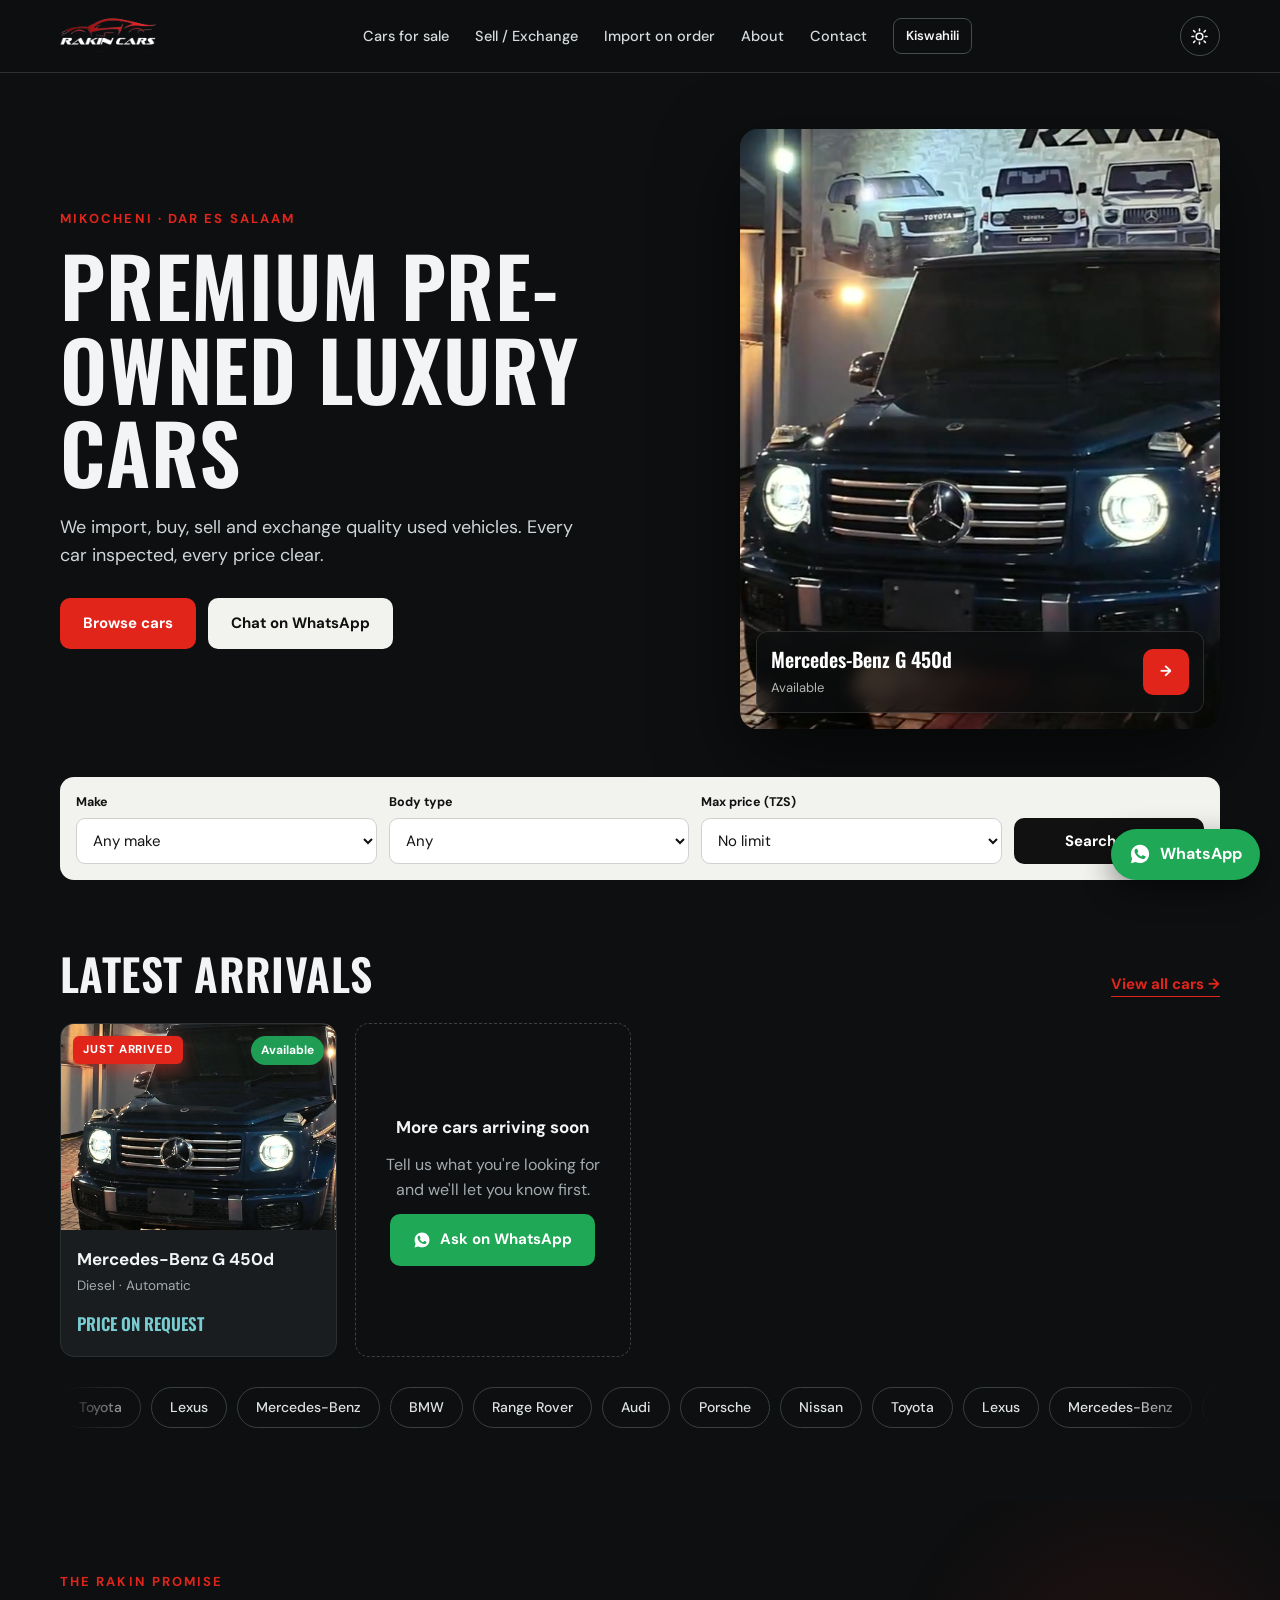
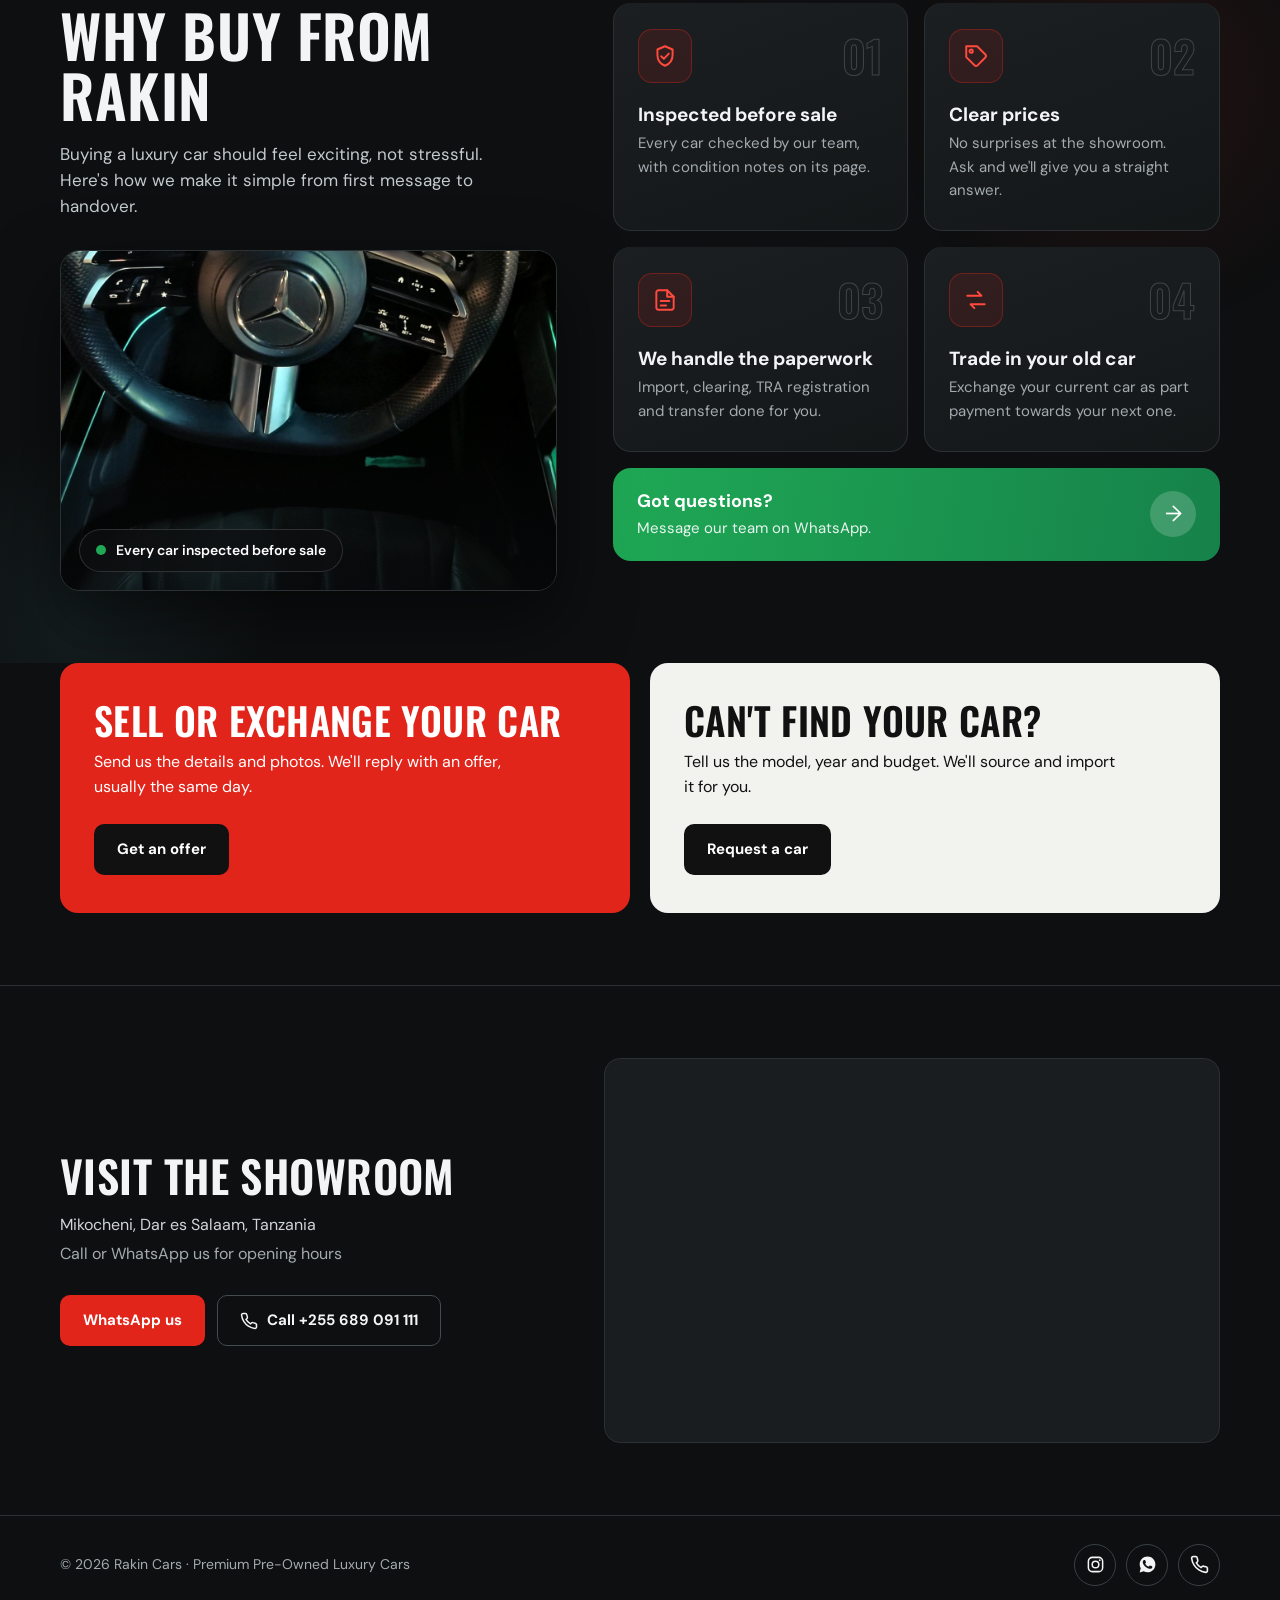
==== index.html @ ad385fee "Add files via upload" ====
<!doctype html>
<html lang="en">
<head>
  <meta charset="utf-8">
  <meta name="viewport" content="width=device-width, initial-scale=1">
  <title>Rakin Cars · Premium Pre-Owned Luxury Cars in Dar es Salaam</title>
  <meta name="description" content="Rakin Cars, Mikocheni, Dar es Salaam. We import, buy, sell and exchange quality used luxury vehicles. Every car inspected, every price clear.">
  <meta property="og:title" content="Rakin Cars · Premium Pre-Owned Luxury Cars">
  <meta property="og:description" content="Mikocheni, Dar es Salaam. Import, buy, sell and exchange quality used vehicles.">
  <meta property="og:image" content="assets/img/og-image.jpg">
  <meta property="og:type" content="website">
  <meta name="theme-color" content="#0d0f10">
  <link rel="icon" type="image/png" href="assets/img/favicon.png">
  <link rel="apple-touch-icon" href="assets/img/apple-touch-icon.png">
  <link rel="preconnect" href="https://fonts.googleapis.com">
  <link rel="preconnect" href="https://fonts.gstatic.com" crossorigin>
  <link href="https://fonts.googleapis.com/css2?family=DM+Sans:opsz,wght@9..40,400;9..40,500;9..40,700&family=Oswald:wght@500;600&display=swap" rel="stylesheet">
  <script>try{var t=localStorage.getItem("rc_theme");if(t==="light")document.documentElement.setAttribute("data-theme","light");}catch(e){}</script>
  <link rel="stylesheet" href="assets/css/style.css">
</head>
<body data-page="home">
  <header id="site-header"></header>

  <main>
    <!-- HERO -->
    <section class="hero">
      <div class="wrap">
        <div class="hero-grid">
          <div>
            <div class="kicker hero-in" style="--hd:0ms" data-t="hero_kicker">Mikocheni · Dar es Salaam</div>
            <h1 class="hero-in" style="--hd:120ms" data-t="hero_title">Premium pre-owned luxury cars</h1>
            <p class="lead hero-in" style="--hd:260ms" data-t="hero_lead">We import, buy, sell and exchange quality used vehicles. Every car inspected, every price clear.</p>
            <div class="hero-ctas hero-in" style="--hd:380ms">
              <a class="btn btn-red" href="cars.html" data-t="browse">Browse cars</a>
              <a class="btn btn-light" id="cta-wa" href="#" target="_blank" rel="noopener" data-t="chat_wa">Chat on WhatsApp</a>
            </div>
          </div>
          <div class="hero-media hero-in" style="--hd:200ms">
            <video autoplay muted loop playsinline preload="metadata" poster="assets/video/hero-g450d.jpg" aria-label="Mercedes-Benz G 450d at the Rakin Cars showroom">
              <source src="assets/video/hero-g450d.mp4" type="video/mp4">
            </video>
            <div class="tag" id="hero-tag"></div>
          </div>
        </div>

        <form class="search hero-in" style="--hd:520ms" id="search-form" action="cars.html" method="get">
          <div><label for="f-make" data-t="f_make">Make</label><select id="f-make" name="make"></select></div>
          <div><label for="f-body" data-t="f_body">Body type</label><select id="f-body" name="body"></select></div>
          <div class="field-price"><label for="f-max" data-t="f_price">Max price (TZS)</label><select id="f-max" name="max"></select></div>
          <button class="btn btn-dark" type="submit" data-t="search">Search cars</button>
        </form>
      </div>
    </section>

    <!-- LATEST ARRIVALS -->
    <section>
      <div class="wrap">
        <div class="sec-head">
          <h2 data-t="latest">Latest arrivals</h2>
          <a class="link-red" href="cars.html" data-t="view_all">View all cars →</a>
        </div>
        <div class="cards" id="latest"></div>
        <div class="chips" id="chips"></div>
      </div>
    </section>

    <!-- WHY -->
    <section id="why" class="why">
      <div class="wrap why-layout">
        <div class="why-intro">
          <div class="kicker" data-t="why_kicker">The Rakin promise</div>
          <h2 data-t="why_title">Why buy from Rakin</h2>
          <p class="why-lead" data-t="why_lead"></p>
          <figure class="why-photo">
            <img src="assets/img/cars/g450d/cockpit.jpg" alt="Inside a car at Rakin Cars" loading="lazy">
            <figcaption class="why-float"><span class="why-dot"></span><span data-t="why_float">Every car inspected before sale</span></figcaption>
          </figure>
        </div>
        <div class="why-cards">
          <article class="why-item why-card">
            <div class="why-top"><span class="why-icon"><svg viewBox="0 0 24 24" fill="none" stroke="currentColor" stroke-width="1.8" stroke-linecap="round" stroke-linejoin="round"><path d="M12 3l7 3v5c0 4.6-3 8.4-7 10-4-1.6-7-5.4-7-10V6l7-3z"/><path d="M8.5 12.2l2.4 2.4 4.6-4.8"/></svg></span><span class="why-num">01</span></div>
            <h3 data-t="why1_t"></h3>
            <p data-t="why1_p"></p>
            <span class="why-bar"></span>
          </article>
          <article class="why-item why-card">
            <div class="why-top"><span class="why-icon"><svg viewBox="0 0 24 24" fill="none" stroke="currentColor" stroke-width="1.8" stroke-linecap="round" stroke-linejoin="round"><path d="M20.6 13.4l-7.2 7.2a2 2 0 0 1-2.8 0L3 13V3h10l7.6 7.6a2 2 0 0 1 0 2.8z"/><circle cx="7.5" cy="7.5" r="1.5"/></svg></span><span class="why-num">02</span></div>
            <h3 data-t="why2_t"></h3>
            <p data-t="why2_p"></p>
            <span class="why-bar"></span>
          </article>
          <article class="why-item why-card">
            <div class="why-top"><span class="why-icon"><svg viewBox="0 0 24 24" fill="none" stroke="currentColor" stroke-width="1.8" stroke-linecap="round" stroke-linejoin="round"><path d="M14 3H6a2 2 0 0 0-2 2v14a2 2 0 0 0 2 2h12a2 2 0 0 0 2-2V9l-6-6z"/><path d="M14 3v6h6M8 13h8M8 17h5"/></svg></span><span class="why-num">03</span></div>
            <h3 data-t="why3_t"></h3>
            <p data-t="why3_p"></p>
            <span class="why-bar"></span>
          </article>
          <article class="why-item why-card">
            <div class="why-top"><span class="why-icon"><svg viewBox="0 0 24 24" fill="none" stroke="currentColor" stroke-width="1.8" stroke-linecap="round" stroke-linejoin="round"><path d="M4 8h13l-3.5-3.5M20 16H7l3.5 3.5"/></svg></span><span class="why-num">04</span></div>
            <h3 data-t="why4_t"></h3>
            <p data-t="why4_p"></p>
            <span class="why-bar"></span>
          </article>
          <a class="why-cta" id="why-cta" href="#" target="_blank" rel="noopener">
            <span><strong data-t="why_cta_t">Got questions?</strong><span data-t="why_cta_p">Message our team on WhatsApp.</span></span>
            <span class="why-cta-arrow" aria-hidden="true">→</span>
          </a>
        </div>
      </div>
    </section>

    <!-- SELL / IMPORT -->
    <section style="padding-top:0">
      <div class="wrap promo-grid">
        <div class="promo promo-red" id="sell">
          <h2 data-t="sell_t">Sell or exchange your car</h2>
          <p data-t="sell_p"></p>
          <a class="btn btn-dark" id="sell-btn" href="#" target="_blank" rel="noopener" data-t="sell_btn">Get an offer</a>
        </div>
        <div class="promo promo-light" id="import">
          <h2 data-t="imp_t">Can't find your car?</h2>
          <p data-t="imp_p"></p>
          <a class="btn btn-dark" id="import-btn" href="#" target="_blank" rel="noopener" data-t="imp_btn">Request a car</a>
        </div>
      </div>
    </section>

    <!-- REVIEWS: appears automatically once real reviews are added in assets/js/cars-data.js -->
    <section id="reviews" hidden>
      <div class="wrap">
        <div class="sec-head"><h2 data-t="reviews_t">Happy customers</h2></div>
        <div class="cards" id="review-grid" style="grid-template-columns:repeat(auto-fit,minmax(260px,1fr))"></div>
      </div>
    </section>

    <!-- SHOWROOM -->
    <section class="showroom" id="visit">
      <div class="wrap showroom-grid">
        <div>
          <h2 data-t="visit_t">Visit the showroom</h2>
          <p>Mikocheni, Dar es Salaam, Tanzania</p>
          <p id="hours" style="color:var(--muted);margin-top:4px"></p>
          <div class="hero-ctas">
            <a class="btn btn-red" id="visit-wa" href="#" target="_blank" rel="noopener" data-t="wa_us">WhatsApp us</a>
            <a class="btn btn-ghost" id="visit-call" href="tel:+255689091111"><svg class="ico" viewBox="0 0 24 24" fill="none" stroke="currentColor" stroke-width="2" aria-hidden="true"><path d="M22 16.9v3a2 2 0 0 1-2.2 2 19.8 19.8 0 0 1-8.6-3.1 19.5 19.5 0 0 1-6-6A19.8 19.8 0 0 1 2.1 4.2 2 2 0 0 1 4.1 2h3a2 2 0 0 1 2 1.7c.1 1 .4 1.9.7 2.8a2 2 0 0 1-.5 2.1L8 9.9a16 16 0 0 0 6 6l1.3-1.3a2 2 0 0 1 2.1-.4c.9.3 1.8.6 2.8.7a2 2 0 0 1 1.7 2z"/></svg> Call +255 689 091 111</a>
          </div>
        </div>
        <div class="map">
          <!-- To show the exact pin: Google Maps → search Rakin Cars → Share → Embed a map → paste its src here -->
          <iframe title="Rakin Cars on the map" loading="lazy" referrerpolicy="no-referrer-when-downgrade"
            src="https://www.google.com/maps?q=Mikocheni,+Dar+es+Salaam,+Tanzania&output=embed"></iframe>
        </div>
      </div>
    </section>
  </main>

  <footer id="site-footer"></footer>

  <script src="assets/js/cars-data.js"></script>
  <script src="assets/js/app.js"></script>
</body>
</html>
---- assets/css/style.css ----
/* Rakin Cars — site styles */
:root {
  --bg: #0d0f10;
  --bg-2: #141718;
  --card: #1a1d1f;
  --card-2: #222628;
  --line: #2b3033;
  --text: #f2f4f5;
  --muted: #a3abaf;
  --red: #e1251b;
  --red-dark: #b81c14;
  --teal: #78cdd2;
  --green: #1f9d55;
  --amber: #c96a12;
  --blue: #2563eb;
  --radius: 14px;
  --wrap: 1200px;
  --head: "Oswald", "Arial Narrow", sans-serif;
  --body: "DM Sans", system-ui, -apple-system, "Segoe UI", sans-serif;
}

* { box-sizing: border-box; margin: 0; padding: 0; }
html { scroll-behavior: smooth; }
body {
  background: var(--bg);
  color: var(--text);
  font-family: var(--body);
  font-size: 16px;
  line-height: 1.55;
  -webkit-font-smoothing: antialiased;
}
img, video { display: block; max-width: 100%; }
a { color: inherit; text-decoration: none; }
button { font: inherit; cursor: pointer; }
.wrap { width: 100%; max-width: var(--wrap); margin: 0 auto; padding: 0 20px; }

h1, h2, h3, .head {
  font-family: var(--head);
  font-weight: 600;
  text-transform: uppercase;
  letter-spacing: .01em;
  line-height: 1.02;
}
.kicker {
  font-size: 13px;
  font-weight: 700;
  letter-spacing: .16em;
  text-transform: uppercase;
  color: var(--red);
}

/* ---------- buttons ---------- */
.btn {
  display: inline-flex; align-items: center; justify-content: center; gap: 9px;
  padding: 13px 22px;
  border-radius: 10px;
  font-weight: 700; font-size: 15px;
  border: 1px solid transparent;
  transition: transform .15s ease, background .15s ease, border-color .15s ease;
  white-space: nowrap;
}
.btn:hover { transform: translateY(-1px); }
.btn-red { background: var(--red); color: #fff; }
.btn-red:hover { background: var(--red-dark); }
.btn-light { background: #f2f2ef; color: #111; }
.btn-dark { background: #111; color: #fff; }
.btn-ghost { background: transparent; color: var(--text); border-color: #454c50; }
.btn-ghost:hover { border-color: var(--text); }
.btn-wa { background: #1fa855; color: #fff; }
.btn-wa:hover { background: #178a45; }
.btn-block { width: 100%; }
.ico { width: 18px; height: 18px; flex: none; }

/* ---------- header ---------- */
.site-header {
  position: sticky; top: 0; z-index: 50;
  background: rgba(13, 15, 16, .88);
  backdrop-filter: blur(12px);
  -webkit-backdrop-filter: blur(12px);
  border-bottom: 1px solid var(--line);
}
.nav { display: flex; align-items: center; justify-content: space-between; height: 72px; gap: 20px; }
.nav-logo img { height: 40px; width: auto; }
.nav-links { display: flex; align-items: center; gap: 26px; font-size: 14.5px; font-weight: 500; }
.nav-links a { color: #d6dbdd; }
.nav-links a:hover { color: #fff; }
.lang-btn {
  background: transparent; color: var(--text);
  border: 1px solid #454c50; border-radius: 8px;
  padding: 7px 12px; font-size: 13px; font-weight: 600;
}
.lang-btn:hover { border-color: var(--text); }
.menu-btn { display: none; background: none; border: 0; color: var(--text); padding: 6px; }
.menu-btn svg { width: 28px; height: 28px; }

/* ---------- hero ---------- */
.hero { padding: 56px 0 0; position: relative; }
.hero-grid { display: grid; grid-template-columns: 1.1fr .9fr; gap: 48px; align-items: center; }
.hero h1 { font-size: clamp(44px, 6.4vw, 82px); margin: 14px 0 20px; }
.hero p.lead { color: #cfd5d8; font-size: 18px; max-width: 520px; }
.hero-ctas { display: flex; gap: 12px; margin-top: 28px; flex-wrap: wrap; }
.hero-media {
  position: relative; border-radius: 18px; overflow: hidden;
  aspect-ratio: 4 / 5; max-height: 600px; justify-self: end; width: 100%; max-width: 480px;
  background: var(--card);
  box-shadow: 0 30px 80px rgba(0,0,0,.55);
}
.hero-media video, .hero-media img { width: 100%; height: 100%; object-fit: cover; }
.hero-media .tag {
  position: absolute; left: 16px; bottom: 16px; right: 16px;
  display: flex; align-items: center; justify-content: space-between; gap: 10px;
  background: rgba(13,15,16,.72); backdrop-filter: blur(8px); -webkit-backdrop-filter: blur(8px);
  border: 1px solid rgba(255,255,255,.12);
  border-radius: 12px; padding: 12px 14px;
}
.hero-media .tag strong { font-family: var(--head); text-transform: uppercase; font-size: 20px; font-weight: 600; display: block; }
.hero-media .tag span { font-size: 13px; color: var(--muted); }

/* search bar */
.search {
  margin-top: 48px;
  background: #f2f2ef; color: #111;
  border-radius: 14px;
  padding: 16px;
  display: grid; grid-template-columns: repeat(3, 1fr) auto; gap: 12px; align-items: end;
  position: relative; z-index: 2;
}
.search label { display: block; font-size: 12.5px; font-weight: 700; margin-bottom: 6px; }
.search select {
  width: 100%; height: 46px; border-radius: 9px; border: 1px solid #cfd2d0;
  background: #fff; padding: 0 12px; font: inherit; font-size: 15px; color: #111;
}
.search .btn { height: 46px; min-width: 190px; }

/* ---------- sections ---------- */
section { padding: 72px 0; }
.sec-head { display: flex; align-items: end; justify-content: space-between; gap: 20px; margin-bottom: 26px; }
.sec-head h2 { font-size: clamp(30px, 4vw, 44px); }
.link-red { color: var(--red); font-weight: 700; font-size: 15px; border-bottom: 1px solid currentColor; }

/* car cards */
.cards { display: grid; grid-template-columns: repeat(4, 1fr); gap: 18px; }
.card {
  background: var(--card); border-radius: var(--radius); overflow: hidden;
  border: 1px solid var(--line);
  display: flex; flex-direction: column;
  transition: transform .2s ease, border-color .2s ease;
}
.card:hover { transform: translateY(-3px); border-color: #3c4347; }
.card-img { position: relative; aspect-ratio: 4 / 3; background: var(--card-2); overflow: hidden; }
.card-img img { width: 100%; height: 100%; object-fit: cover; transition: transform .4s ease; }
.card:hover .card-img img { transform: scale(1.04); }
.badge {
  position: absolute; top: 12px; right: 12px;
  font-size: 12px; font-weight: 700; padding: 5px 10px; border-radius: 999px; color: #fff;
}
.badge-available { background: var(--green); }
.badge-reserved { background: var(--amber); }
.badge-sold { background: #4b5155; }
.badge-arriving { background: var(--blue); }
.card-body { padding: 16px 16px 18px; display: flex; flex-direction: column; gap: 4px; flex: 1; }
.card-title { font-weight: 700; font-size: 17px; }
.card-meta { color: var(--muted); font-size: 13.5px; }
.card-price { font-family: var(--head); font-size: 22px; font-weight: 600; margin-top: auto; padding-top: 10px; text-transform: uppercase; }
.card-price.por { font-size: 17px; color: var(--teal); }
.card.is-sold .card-img img { filter: grayscale(.8) brightness(.7); }

.empty-note {
  border: 1px dashed #3a4044; border-radius: var(--radius);
  padding: 22px; color: var(--muted); text-align: center;
  display: flex; flex-direction: column; align-items: center; justify-content: center; gap: 12px;
  min-height: 100%;
}
.empty-note strong { color: var(--text); font-size: 17px; }

/* brand chips */
.chips { display: flex; flex-wrap: wrap; gap: 10px; margin-top: 30px; }
.chip {
  background: transparent; color: #dfe3e5;
  border: 1px solid #3a4044; border-radius: 999px;
  padding: 9px 18px; font-size: 14px; font-weight: 500;
}
.chip:hover, .chip.on { border-color: var(--text); color: #fff; background: #1d2123; }

/* why */
.why-grid { display: grid; grid-template-columns: repeat(4, 1fr); gap: 26px; margin-top: 26px; }
.why-item { border-top: 3px solid var(--red); padding-top: 16px; }
.why-item h3 { font-family: var(--body); text-transform: none; font-size: 17px; font-weight: 700; margin-bottom: 6px; letter-spacing: 0; }
.why-item p { color: var(--muted); font-size: 15px; }

/* promo blocks */
.promo-grid { display: grid; grid-template-columns: 1fr 1fr; gap: 20px; }
.promo { border-radius: 18px; padding: 38px 34px; }
.promo h2 { font-size: clamp(28px, 3.2vw, 38px); margin-bottom: 10px; }
.promo p { max-width: 440px; margin-bottom: 24px; }
.promo-red { background: var(--red); color: #fff; }
.promo-light { background: #f2f2ef; color: #111; }

/* showroom */
.showroom { border-top: 1px solid var(--line); }
.showroom-grid { display: grid; grid-template-columns: .9fr 1.1fr; gap: 40px; align-items: center; }
.showroom h2 { font-size: clamp(30px, 4vw, 44px); margin-bottom: 14px; }
.showroom p { color: #cfd5d8; }
.map { border-radius: 16px; overflow: hidden; aspect-ratio: 16 / 10; background: var(--card); border: 1px solid var(--line); }
.map iframe { width: 100%; height: 100%; border: 0; filter: grayscale(.25) contrast(1.05); }

/* footer */
.site-footer { border-top: 1px solid var(--line); padding: 28px 0 90px; color: var(--muted); font-size: 14px; }
.foot { display: flex; justify-content: space-between; gap: 20px; flex-wrap: wrap; }
.foot a { color: #dfe3e5; border-bottom: 1px solid #555; }

/* floating WhatsApp */
.wa-float {
  position: fixed; right: 20px; bottom: 20px; z-index: 60;
  display: inline-flex; align-items: center; gap: 9px;
  background: #1fa855; color: #fff; font-weight: 700;
  padding: 13px 18px; border-radius: 999px;
  box-shadow: 0 10px 30px rgba(0,0,0,.45);
}
.wa-float:hover { background: #178a45; }
.wa-float svg { width: 22px; height: 22px; }

/* ---------- all cars page ---------- */
.page-head { padding: 48px 0 0; }
.page-head h1 { font-size: clamp(38px, 5vw, 60px); margin-top: 10px; }
.filters { margin-top: 26px; }
.result-count { color: var(--muted); margin: 22px 0 16px; font-size: 14.5px; }

/* ---------- car detail ---------- */
.crumbs { color: var(--muted); font-size: 14px; padding-top: 26px; }
.crumbs a:hover { color: #fff; }
.back-link { display: inline-flex; gap: 6px; color: var(--muted); font-size: 14px; margin-top: 22px; }
.back-link:hover { color: #fff; }
.detail-grid { display: grid; grid-template-columns: 1.25fr .75fr; gap: 36px; margin-top: 20px; align-items: start; }
.gallery-main {
  position: relative; border-radius: 16px; overflow: hidden; background: var(--card);
  aspect-ratio: 4 / 5; max-height: 760px; margin: 0 auto;
}
.gallery-main img { width: 100%; height: 100%; object-fit: cover; }
.gallery-main .counter {
  position: absolute; left: 14px; bottom: 14px; background: rgba(0,0,0,.65);
  padding: 6px 12px; border-radius: 999px; font-size: 13px; font-weight: 600;
}
.gallery-main .status-pill { position: absolute; left: 14px; top: 14px; }
.status-pill .badge { position: static; }
.g-nav {
  position: absolute; top: 50%; transform: translateY(-50%);
  width: 46px; height: 46px; border-radius: 50%; border: 0;
  background: rgba(0,0,0,.55); color: #fff; display: grid; place-items: center;
}
.g-nav:hover { background: rgba(0,0,0,.8); }
.g-prev { left: 12px; } .g-next { right: 12px; }
.g-nav svg { width: 22px; height: 22px; }
.thumbs { display: grid; grid-template-columns: repeat(6, 1fr); gap: 10px; margin-top: 12px; }
.thumb { border: 2px solid transparent; border-radius: 10px; overflow: hidden; padding: 0; background: var(--card); position: relative; }
.thumb img { width: 100%; aspect-ratio: 1; object-fit: cover; opacity: .75; }
.thumb span { position: absolute; left: 0; right: 0; bottom: 0; font-size: 11px; padding: 3px 0; background: rgba(0,0,0,.6); color: #ddd; }
.thumb.on { border-color: var(--red); }
.thumb.on img, .thumb:hover img { opacity: 1; }

.buy-box { position: sticky; top: 96px; background: var(--card); border: 1px solid var(--line); border-radius: 18px; padding: 26px; }
.buy-box h1 { font-size: clamp(34px, 3.6vw, 48px); }
.buy-box .sub { color: var(--muted); margin-top: 8px; }
.buy-box .price { font-family: var(--head); font-size: 34px; font-weight: 600; margin-top: 22px; text-transform: uppercase; }
.buy-box .price.por { color: var(--teal); font-size: 28px; }
.buy-box .price-note { color: var(--muted); font-size: 14px; margin-top: 2px; }
.buy-actions { display: grid; gap: 10px; margin-top: 22px; }
.wa-preview { margin-top: 16px; font-size: 13px; color: var(--muted); background: #121516; border-radius: 10px; padding: 12px 14px; }
.wa-preview em { color: #d7dcde; font-style: normal; display: block; margin-top: 4px; }

.detail-sec { margin-top: 44px; }
.detail-sec h2 { font-size: 26px; margin-bottom: 16px; }
.specs { display: grid; grid-template-columns: repeat(4, 1fr); gap: 1px; background: var(--line); border: 1px solid var(--line); border-radius: 14px; overflow: hidden; }
.spec { background: var(--card); padding: 16px; }
.spec span { display: block; color: var(--muted); font-size: 13px; }
.spec strong { font-size: 17px; }
.about-text { color: #d5dadc; max-width: 760px; font-size: 16.5px; }
.checks { list-style: none; display: grid; gap: 10px; }
.checks li { display: flex; gap: 10px; align-items: flex-start; color: #d5dadc; }
.checks li::before { content: ""; flex: none; width: 20px; height: 20px; margin-top: 2px; border-radius: 50%; background: var(--green) url("data:image/svg+xml,%3Csvg xmlns='http://www.w3.org/2000/svg' viewBox='0 0 20 20'%3E%3Cpath d='M5 10.5l3 3 7-7' stroke='white' stroke-width='2.4' fill='none' stroke-linecap='round' stroke-linejoin='round'/%3E%3C/svg%3E") center/14px no-repeat; }
.walk { max-width: 380px; border-radius: 16px; overflow: hidden; background: #000; }
.walk video { width: 100%; aspect-ratio: 9 / 16; object-fit: cover; }
.not-found { padding: 80px 0; text-align: center; }
.not-found h1 { font-size: 46px; margin-bottom: 12px; }

/* ---------- responsive ---------- */
@media (max-width: 1024px) {
  .cards { grid-template-columns: repeat(3, 1fr); }
  .why-grid { grid-template-columns: repeat(2, 1fr); }
  .detail-grid { grid-template-columns: 1fr; }
  .buy-box { position: static; }
  .gallery-main { max-width: 640px; }
}
@media (max-width: 860px) {
  .nav-links { display: none; }
  .menu-btn { display: block; }
  .nav-links.open {
    display: flex; flex-direction: column; align-items: stretch; gap: 0;
    position: absolute; top: 72px; left: 0; right: 0;
    background: var(--bg); border-bottom: 1px solid var(--line); padding: 8px 20px 18px;
  }
  .nav-links.open a { padding: 14px 0; border-bottom: 1px solid var(--line); font-size: 16px; }
  .nav-links.open .lang-btn { margin-top: 14px; align-self: flex-start; }
  .hero { padding-top: 30px; }
  .hero-grid { grid-template-columns: 1fr; gap: 28px; }
  .hero-media { justify-self: stretch; max-width: none; aspect-ratio: 4 / 5; max-height: 560px; }
  .search { grid-template-columns: 1fr 1fr; }
  .search .field-price { grid-column: 1 / -1; }
  .search .btn { grid-column: 1 / -1; min-width: 0; }
  .cards { grid-template-columns: repeat(2, 1fr); gap: 12px; }
  .promo-grid, .showroom-grid { grid-template-columns: 1fr; }
  .specs { grid-template-columns: repeat(2, 1fr); }
  .thumbs { grid-template-columns: repeat(4, 1fr); }
  section { padding: 52px 0; }
}
@media (max-width: 520px) {
  .cards { grid-template-columns: 1fr; }
  .search { grid-template-columns: 1fr; }
  .why-grid { grid-template-columns: 1fr; gap: 20px; }
  .promo { padding: 28px 22px; }
  .hero-ctas .btn { flex: 1; }
  .sec-head { flex-direction: column; align-items: flex-start; }
  .wa-float span { display: none; }
  .wa-float { padding: 14px; }
}

/* keep model names like "G 450d" in their real case */
.hero-media .tag strong, .buy-box h1, .card-title { text-transform: none; }
.buy-box h1 { font-size: clamp(36px, 3.8vw, 50px); }

/* =========================================================
   ANIMATIONS
   ========================================================= */

/* --- logo shine (header + intro) --- */
.logo-shine { position: relative; display: inline-block; line-height: 0; }
.logo-shine::after {
  content: ""; position: absolute; inset: 0;
  background: linear-gradient(105deg, transparent 35%, rgba(255,255,255,.95) 50%, transparent 65%);
  background-size: 250% 100%;
  background-position: 130% 0;
  -webkit-mask: url("../img/logo-white.png") center / contain no-repeat;
          mask: url("../img/logo-white.png") center / contain no-repeat;
  animation: shine 6s ease-in-out 2.6s infinite;
  pointer-events: none;
}
@keyframes shine {
  0%   { background-position: 130% 0; }
  18%  { background-position: -30% 0; }
  100% { background-position: -30% 0; }
}
.nav-logo { transition: transform .25s ease, filter .25s ease; }
.nav-logo:hover { transform: scale(1.04); filter: drop-shadow(0 0 10px rgba(225, 37, 27, .55)); }

/* --- intro splash --- */
body.intro-on { overflow: hidden; }
#intro {
  position: fixed; inset: 0; z-index: 200;
  background: #070809;
  display: flex; flex-direction: column; align-items: center; justify-content: center; gap: 22px;
  cursor: pointer;
  transition: opacity .6s ease, transform .7s cubic-bezier(.7,0,.3,1);
}
#intro.out { opacity: 0; transform: translateY(-4%); pointer-events: none; }
.intro-beam {
  position: absolute; top: -20%; bottom: -20%; width: 22vw; left: -40vw;
  background: linear-gradient(90deg, transparent, rgba(190, 228, 232, .32), transparent);
  transform: skewX(-20deg); filter: blur(18px);
  animation: beam 1.2s cubic-bezier(.5,0,.2,1) .1s forwards;
}
@keyframes beam { to { left: 120vw; } }
.intro-glow {
  position: absolute; width: 70vmin; height: 30vmin; border-radius: 50%;
  background: radial-gradient(closest-side, rgba(40, 150, 160, .45), transparent);
  opacity: 0; animation: glow 1s ease .7s forwards;
}
@keyframes glow { to { opacity: 1; } }
.intro-logo { position: relative; transform: scale(1.06); animation: settle 1.6s cubic-bezier(.2,.8,.2,1) .4s forwards; }
.intro-logo img { clip-path: inset(0 100% 0 0); animation: draw 1.05s cubic-bezier(.65,0,.35,1) .45s forwards; }
.intro-logo::after {
  content: ""; position: absolute; top: 4%; bottom: 4%; left: 0; width: 3px; border-radius: 3px;
  background: #fff; box-shadow: 0 0 18px 6px rgba(225,37,27,.85), 0 0 40px 12px rgba(120,205,210,.35);
  opacity: 0; animation: pen 1.05s cubic-bezier(.65,0,.35,1) .45s forwards;
}
@keyframes draw { to { clip-path: inset(0 0 0 0); } }
@keyframes pen { 0% { left: 0; opacity: 1; } 92% { opacity: 1; } 100% { left: 100%; opacity: 0; } }
@keyframes settle { to { transform: scale(1); } }
.intro-logo img { width: min(62vw, 420px); height: auto; }
.logo-shine.big::after { animation: shineOnce 1s ease 1.35s forwards; }
@keyframes shineOnce { from { background-position: 130% 0; } to { background-position: -30% 0; } }
@keyframes logoIn {
  60% { filter: blur(0); }
  to  { opacity: 1; transform: scale(1); filter: blur(0); }
}
.intro-line { position: relative; height: 3px; width: 0; background: var(--red); animation: line .6s ease 1.25s forwards; }
@keyframes line { to { width: 120px; } }
.intro-tag {
  position: relative; font-size: 13px; letter-spacing: .3em; text-transform: uppercase; color: var(--teal);
  opacity: 0; transform: translateY(8px); animation: up .6s ease 1.45s forwards;
}
@keyframes up { to { opacity: 1; transform: none; } }

/* --- hero entrance (after intro) --- */
.hero-in { opacity: 0; transform: translateY(22px); }
body.ready .hero-in { animation: heroIn .8s cubic-bezier(.2,.8,.2,1) forwards; animation-delay: var(--hd, 0ms); }
@keyframes heroIn { to { opacity: 1; transform: none; } }
.hero-media.hero-in { transform: translateY(22px) scale(.97); }
.hero h1 .w { display: inline-block; }

/* --- scroll reveals --- */
.rv { opacity: 0; transform: translateY(26px); transition: opacity .7s ease, transform .7s cubic-bezier(.2,.8,.2,1); transition-delay: var(--d, 0ms); }
.rv.in { opacity: 1; transform: none; }
.card.rv.in:hover { transform: translateY(-3px); }

/* --- small touches --- */
.btn-red, .btn-wa { position: relative; overflow: hidden; }
.btn-red::after, .btn-wa::after {
  content: ""; position: absolute; top: 0; bottom: 0; width: 40%; left: -60%;
  background: linear-gradient(90deg, transparent, rgba(255,255,255,.28), transparent);
  transform: skewX(-20deg); transition: left .6s ease;
}
.btn-red:hover::after, .btn-wa:hover::after { left: 130%; }
.wa-float { animation: waPop .6s cubic-bezier(.2,.9,.3,1.3) 2.8s both; }
.wa-float::before {
  content: ""; position: absolute; inset: 0; border-radius: inherit;
  box-shadow: 0 0 0 0 rgba(31, 168, 85, .6); animation: pulse 2.6s ease-out 3.5s infinite;
}
@keyframes waPop { from { transform: scale(0); opacity: 0; } to { transform: scale(1); opacity: 1; } }
@keyframes pulse { 0% { box-shadow: 0 0 0 0 rgba(31,168,85,.55); } 70%,100% { box-shadow: 0 0 0 16px rgba(31,168,85,0); } }
.badge-available { animation: none; }
.why-item { transition: transform .25s ease; }
.why-item:hover { transform: translateY(-3px); }
.gallery-main img { transition: opacity .25s ease; }

/* respect "reduce motion" settings */
@media (prefers-reduced-motion: reduce) {
  *, *::before, *::after { animation: none !important; transition: none !important; }
  .hero-in, .rv { opacity: 1 !important; transform: none !important; }
  .intro-logo img { clip-path: none !important; }
  .ticker-track { flex-wrap: wrap; }
  #intro { display: none; }
}


/* =========================================================
   MORE EFFECTS
   ========================================================= */

/* page fade in / out */
body { animation: pageIn .45s ease both; }
@keyframes pageIn { from { opacity: 0; } to { opacity: 1; } }
body.leaving { opacity: 0; transition: opacity .25s ease; }

/* hero: headlight flash + glow pulse */
.hero-media { isolation: isolate; }
.hero-media video { transition: transform .1s linear; will-change: transform; }
.hero-flash {
  position: absolute; inset: 0; pointer-events: none; z-index: 1; opacity: 0;
  background:
    radial-gradient(18% 12% at 32% 62%, rgba(255,255,255,.95), transparent 70%),
    radial-gradient(18% 12% at 68% 62%, rgba(255,255,255,.95), transparent 70%),
    radial-gradient(60% 40% at 50% 62%, rgba(200,235,255,.45), transparent 75%);
  mix-blend-mode: screen;
}
.hero-flash.go { animation: flash .9s ease-out; }
@keyframes flash { 0% { opacity: 0; } 12% { opacity: 1; } 30% { opacity: .35; } 42% { opacity: .9; } 100% { opacity: 0; } }
.hero-media.pulse { animation: glowPulse 1.6s ease-out; }
@keyframes glowPulse {
  0% { box-shadow: 0 30px 80px rgba(0,0,0,.55), 0 0 0 0 rgba(120,205,210,0); }
  25% { box-shadow: 0 30px 80px rgba(0,0,0,.55), 0 0 70px 10px rgba(120,205,210,.45); }
  100% { box-shadow: 0 30px 80px rgba(0,0,0,.55), 0 0 0 0 rgba(120,205,210,0); }
}
.hero-media .tag { z-index: 2; }

/* hero spotlight (desktop) */
.hero.spot { overflow: hidden; }
.hero.spot::before {
  content: ""; position: absolute; inset: 0; pointer-events: none; z-index: 0;
  background: radial-gradient(420px circle at var(--mx, 70%) var(--my, 30%), rgba(120,205,210,.10), transparent 60%);
  opacity: 0; transition: opacity .4s ease;
}
.hero.spot:hover::before { opacity: 1; }
.hero .wrap { position: relative; z-index: 1; }
.hero-grid > div:first-child { will-change: transform; }

/* cards: car drives in */
.card.rv .card-img img { transform: translateX(-9%) scale(1.06); opacity: .4; transition: transform 1s cubic-bezier(.2,.8,.2,1) .15s, opacity .8s ease .15s; }
.card.rv.in .card-img img { transform: none; opacity: 1; }
.card.rv.in:hover .card-img img { transform: scale(1.04); }

/* cards: 3D tilt + glare (desktop) */
.card.rv.in.tilting {
  transform: perspective(900px) rotateX(var(--rx, 0deg)) rotateY(var(--ry, 0deg)) translateY(-4px);
  transition: transform .12s ease-out, border-color .2s ease;
  box-shadow: 0 24px 50px rgba(0,0,0,.45);
}
.card .card-img::after {
  content: ""; position: absolute; inset: 0; pointer-events: none; opacity: 0; transition: opacity .3s ease;
  background: radial-gradient(circle at var(--gx, 50%) var(--gy, 0%), rgba(255,255,255,.28), transparent 55%);
}
.card.tilting .card-img::after { opacity: 1; }

/* just arrived ribbon */
.ribbon {
  position: absolute; left: 12px; top: 12px; overflow: hidden;
  background: var(--red); color: #fff; font-size: 11.5px; font-weight: 800; letter-spacing: .08em; text-transform: uppercase;
  padding: 5px 10px; border-radius: 6px; box-shadow: 0 6px 16px rgba(225,37,27,.4);
}
.ribbon::after {
  content: ""; position: absolute; top: 0; bottom: 0; width: 40%; left: -60%;
  background: linear-gradient(90deg, transparent, rgba(255,255,255,.65), transparent); transform: skewX(-20deg);
  animation: ribbonShine 3.2s ease-in-out 1s infinite;
}
@keyframes ribbonShine { 0% { left: -60%; } 35%, 100% { left: 140%; } }

/* sold stamp */
.sold-stamp {
  position: absolute; left: 50%; top: 50%;
  border: 4px solid #fff; color: #fff; border-radius: 8px;
  font-family: var(--head); font-size: 34px; letter-spacing: .14em; text-transform: uppercase; padding: 2px 18px;
  transform: translate(-50%, -50%) rotate(-14deg); opacity: .9;
}
.card.rv .sold-stamp { transform: translate(-50%, -50%) rotate(-14deg) scale(2.4); opacity: 0; }
.card.rv.in .sold-stamp { animation: stamp .45s cubic-bezier(.3,1.5,.5,1) .7s forwards; }
@keyframes stamp { to { transform: translate(-50%, -50%) rotate(-14deg) scale(1); opacity: .9; } }

/* brand ticker */
.chips.ticker {
  display: block; overflow: hidden;
  -webkit-mask: linear-gradient(90deg, transparent, #000 8%, #000 92%, transparent);
          mask: linear-gradient(90deg, transparent, #000 8%, #000 92%, transparent);
}
.ticker-track { display: flex; gap: 10px; width: max-content; animation: tick 38s linear infinite; }
.chips.ticker:hover .ticker-track { animation-play-state: paused; }
@keyframes tick { to { transform: translateX(-50%); } }
.ticker .chip { white-space: nowrap; }
.ticker .chip.rv { opacity: 1; transform: none; }

/* gallery transitions */
.gallery-main { touch-action: pan-y; }
.gallery-main img { position: relative; }
.gallery-main .g-incoming {
  position: absolute; inset: 0; width: 100%; height: 100%; object-fit: cover;
  transition: transform .55s cubic-bezier(.2,.8,.2,1), opacity .5s ease;
}
.gallery-main .counter, .gallery-main .status-pill, .g-nav { z-index: 2; }
.thumb { transition: transform .2s ease, border-color .2s ease; }
.thumb:hover { transform: translateY(-2px); }

/* WhatsApp nudge */
.wa-float.nudge { animation: nudgeBounce 1.1s cubic-bezier(.3,1.6,.5,1); }
@keyframes nudgeBounce {
  0%, 100% { transform: none; } 20% { transform: translateY(-10px) scale(1.06); }
  40% { transform: translateY(0); } 55% { transform: translateY(-5px); } 70% { transform: none; }
}
.wa-tip {
  position: absolute; right: 0; bottom: calc(100% + 12px); white-space: nowrap;
  background: #fff; color: #111; font-weight: 700; font-size: 14px; padding: 10px 14px; border-radius: 12px;
  box-shadow: 0 10px 30px rgba(0,0,0,.4); animation: tipIn .4s cubic-bezier(.3,1.5,.5,1) both;
}
.wa-tip::after { content: ""; position: absolute; right: 22px; bottom: -6px; width: 12px; height: 12px; background: #fff; transform: rotate(45deg); }
.wa-tip.hide { opacity: 0; transform: translateY(6px); transition: opacity .4s ease, transform .4s ease; }
@keyframes tipIn { from { opacity: 0; transform: translateY(8px) scale(.9); } to { opacity: 1; transform: none; } }
@media (max-width: 520px) { .wa-float .wa-tip { display: block; } }

@media (prefers-reduced-motion: reduce) {
  body { animation: none; }
  .card.rv .card-img img, .sold-stamp { transform: none !important; opacity: 1 !important; }
  .sold-stamp { transform: translate(-50%, -50%) rotate(-14deg) !important; }
}

/* =========================================================
   WHY BUY FROM RAKIN — redesigned
   ========================================================= */
.why { position: relative; overflow: hidden; }
.why::before {
  content: ""; position: absolute; width: 700px; height: 700px; right: -200px; top: -160px; pointer-events: none;
  background: radial-gradient(closest-side, rgba(225,37,27,.10), transparent 70%);
}
.why::after {
  content: ""; position: absolute; width: 600px; height: 600px; left: -220px; bottom: -260px; pointer-events: none;
  background: radial-gradient(closest-side, rgba(120,205,210,.08), transparent 70%);
}
.why-layout { position: relative; z-index: 1; display: grid; grid-template-columns: .9fr 1.1fr; gap: 56px; align-items: center; }
.why-intro h2 { font-size: clamp(36px, 4.6vw, 60px); margin: 12px 0 16px; }
.why-lead { color: #c3cacd; font-size: 17px; max-width: 460px; }

.why-photo {
  position: relative; margin-top: 30px; border-radius: 20px; overflow: hidden;
  aspect-ratio: 16 / 11; border: 1px solid var(--line);
  box-shadow: 0 30px 70px rgba(0,0,0,.5);
}
.why-photo img { width: 100%; height: 100%; object-fit: cover; transform: scale(1.08); transition: transform 1.4s cubic-bezier(.2,.8,.2,1); }
.why-photo.in img { transform: scale(1); }
.why-photo::after { content: ""; position: absolute; inset: 0; background: linear-gradient(180deg, transparent 45%, rgba(8,10,11,.75)); }
.why-float {
  position: absolute; left: 18px; bottom: 18px; z-index: 1;
  display: inline-flex; align-items: center; gap: 10px;
  background: rgba(13,15,16,.78); backdrop-filter: blur(10px); -webkit-backdrop-filter: blur(10px);
  border: 1px solid rgba(255,255,255,.14); border-radius: 999px;
  padding: 10px 16px; font-size: 14px; font-weight: 600;
}
.why-dot { width: 10px; height: 10px; border-radius: 50%; background: #1fa855; box-shadow: 0 0 0 0 rgba(31,168,85,.6); animation: dot 2s ease-out infinite; }
@keyframes dot { 0% { box-shadow: 0 0 0 0 rgba(31,168,85,.6); } 80%,100% { box-shadow: 0 0 0 10px rgba(31,168,85,0); } }

.why-cards { display: grid; grid-template-columns: 1fr 1fr; gap: 16px; }
.why-card {
  position: relative; overflow: hidden;
  background: linear-gradient(160deg, #1b1f21 0%, #141718 100%);
  border: 1px solid var(--line); border-radius: 18px;
  padding: 26px 24px 28px; border-top: 1px solid var(--line);
  transition: transform .35s cubic-bezier(.2,.8,.2,1), border-color .35s ease, box-shadow .35s ease;
}
.why-card::before {
  content: ""; position: absolute; inset: 0; border-radius: inherit; pointer-events: none; opacity: 0;
  background: radial-gradient(420px circle at 0% 0%, rgba(225,37,27,.16), transparent 55%);
  transition: opacity .35s ease;
}
.why-card.rv.in:hover, .why-card:not(.rv):hover { transform: translateY(-6px); border-color: rgba(225,37,27,.55); box-shadow: 0 22px 50px rgba(0,0,0,.45); }
.why-card:hover::before { opacity: 1; }
.why-item { border-top: 0; padding-top: 26px; }
.why-top { display: flex; align-items: center; justify-content: space-between; margin-bottom: 22px; }
.why-icon {
  width: 54px; height: 54px; border-radius: 14px; display: grid; place-items: center;
  background: rgba(225,37,27,.12); color: #ff4a3d; border: 1px solid rgba(225,37,27,.35);
  transition: transform .45s cubic-bezier(.3,1.5,.5,1), background .3s ease, color .3s ease;
}
.why-icon svg { width: 26px; height: 26px; }
.why-card:hover .why-icon { transform: rotate(-8deg) scale(1.08); background: var(--red); color: #fff; }
.why-num {
  font-family: var(--head); font-size: 44px; font-weight: 600; line-height: 1;
  color: transparent; -webkit-text-stroke: 1px rgba(255,255,255,.18);
  transition: -webkit-text-stroke-color .3s ease;
}
.why-card:hover .why-num { -webkit-text-stroke-color: rgba(120,205,210,.7); }
.why-card h3 { font-family: var(--body); text-transform: none; letter-spacing: 0; font-size: 19px; font-weight: 700; margin-bottom: 8px; }
.why-card p { color: var(--muted); font-size: 15px; line-height: 1.55; }
.why-bar { position: absolute; left: 0; bottom: 0; height: 3px; width: 0; background: linear-gradient(90deg, var(--red), #ff7a52); transition: width .5s cubic-bezier(.2,.8,.2,1); }
.why-card:hover .why-bar { width: 100%; }
.why-card.rv.in .why-bar { animation: barIn 1s cubic-bezier(.2,.8,.2,1) calc(var(--d, 0ms) + 250ms) both; }
@keyframes barIn { 0% { width: 0; } 50% { width: 38%; } 100% { width: 0; } }

.why-cta {
  grid-column: 1 / -1;
  display: flex; align-items: center; justify-content: space-between; gap: 18px;
  background: linear-gradient(100deg, #1fa855, #16824a); color: #fff;
  border-radius: 18px; padding: 20px 24px;
  transition: transform .3s ease, box-shadow .3s ease;
}
.why-cta strong { display: block; font-size: 18px; }
.why-cta span span { opacity: .9; font-size: 15px; }
.why-cta-arrow {
  flex: none; width: 46px; height: 46px; border-radius: 50%; display: grid; place-items: center;
  background: rgba(255,255,255,.18); font-size: 22px; transition: transform .3s ease, background .3s ease;
}
.why-cta:hover { transform: translateY(-3px); box-shadow: 0 18px 40px rgba(31,168,85,.35); }
.why-cta:hover .why-cta-arrow { transform: translateX(5px); background: rgba(255,255,255,.28); }

@media (max-width: 1024px) {
  .why-layout { grid-template-columns: 1fr; gap: 36px; }
  .why-photo { aspect-ratio: 16 / 9; max-height: 420px; }
}
@media (max-width: 600px) {
  .why-cards { grid-template-columns: 1fr; }
  .why-card { padding: 22px 20px 24px; }
  .why-top { margin-bottom: 16px; }
  .why-num { font-size: 38px; }
}

/* =========================================================
   THEME SWITCH + LIGHT MODE
   ========================================================= */
.nav-tools { display: flex; align-items: center; gap: 6px; }
.theme-btn {
  width: 40px; height: 40px; border-radius: 50%; border: 1px solid #454c50;
  background: transparent; color: var(--text); display: grid; place-items: center; position: relative; overflow: hidden;
  transition: border-color .2s ease, background .2s ease, transform .2s ease;
}
.theme-btn:hover { border-color: var(--text); transform: rotate(-12deg); }
.theme-btn svg { width: 19px; height: 19px; position: absolute; transition: transform .5s cubic-bezier(.3,1.4,.5,1), opacity .3s ease; }
.theme-btn .i-sun { transform: rotate(0) scale(1); opacity: 1; }
.theme-btn .i-moon { transform: rotate(-90deg) scale(.4); opacity: 0; }
[data-theme="light"] .theme-btn .i-sun { transform: rotate(90deg) scale(.4); opacity: 0; }
[data-theme="light"] .theme-btn .i-moon { transform: rotate(0) scale(1); opacity: 1; }

/* smooth colour change when switching */
.theme-anim, .theme-anim *, .theme-anim *::before, .theme-anim *::after {
  transition: background-color .5s ease, color .5s ease, border-color .5s ease, box-shadow .5s ease, fill .5s ease !important;
}

/* ---- light palette ---- */
[data-theme="light"] {
  --bg: #f5f4f0;
  --bg-2: #ecebe6;
  --card: #ffffff;
  --card-2: #eeede8;
  --line: #e0ddd5;
  --text: #121416;
  --muted: #5d656a;
  --teal: #157a82;
}
[data-theme="light"] body { background: var(--bg); color: var(--text); }
[data-theme="light"] .site-header { background: rgba(245, 244, 240, .86); }
[data-theme="light"] .nav-links a { color: #2f3538; }
[data-theme="light"] .nav-links a:hover { color: #000; }
[data-theme="light"] .lang-btn, [data-theme="light"] .theme-btn, [data-theme="light"] .btn-ghost { border-color: #c9c6be; }
[data-theme="light"] .nav-links.open { background: var(--bg); }

[data-theme="light"] .hero p.lead,
[data-theme="light"] .showroom p,
[data-theme="light"] .about-text,
[data-theme="light"] .checks li,
[data-theme="light"] .why-lead { color: #3d4447; }

[data-theme="light"] .btn-light { background: #121416; color: #fff; }
[data-theme="light"] .search { background: #fff; box-shadow: 0 14px 40px rgba(20, 20, 15, .08); border: 1px solid var(--line); }
[data-theme="light"] .search select { background: #f7f6f2; border-color: #dcd9d1; }
[data-theme="light"] .hero-media { box-shadow: 0 30px 70px rgba(20, 20, 15, .22); }

[data-theme="light"] .card { box-shadow: 0 6px 20px rgba(20, 20, 15, .05); }
[data-theme="light"] .card:hover { border-color: #cfccc3; box-shadow: 0 18px 40px rgba(20, 20, 15, .12); }
[data-theme="light"] .card-price.por, [data-theme="light"] .buy-box .price.por { color: var(--teal); }
[data-theme="light"] .empty-note { border-color: #cfccc4; background: rgba(255,255,255,.5); }

[data-theme="light"] .chip { color: #2a2e30; border-color: #d3d0c8; background: #fff; }
[data-theme="light"] .chip:hover, [data-theme="light"] .chip.on { background: #121416; color: #fff; border-color: #121416; }

[data-theme="light"] .promo-light { background: #fff; border: 1px solid var(--line); box-shadow: 0 14px 40px rgba(20, 20, 15, .06); }

[data-theme="light"] .why-card { background: linear-gradient(160deg, #ffffff 0%, #faf9f6 100%); box-shadow: 0 8px 26px rgba(20, 20, 15, .05); }
[data-theme="light"] .why-card.rv.in:hover, [data-theme="light"] .why-card:not(.rv):hover { box-shadow: 0 22px 46px rgba(20, 20, 15, .12); }
[data-theme="light"] .why-num { -webkit-text-stroke-color: rgba(0, 0, 0, .14); }
[data-theme="light"] .why-card:hover .why-num { -webkit-text-stroke-color: rgba(21, 122, 130, .8); }
[data-theme="light"] .why-icon { background: rgba(225, 37, 27, .08); color: #d21f15; }
[data-theme="light"] .why-photo { box-shadow: 0 24px 60px rgba(20, 20, 15, .18); }

[data-theme="light"] .buy-box { box-shadow: 0 14px 40px rgba(20, 20, 15, .08); }
[data-theme="light"] .wa-preview { background: #f3f2ed; }
[data-theme="light"] .wa-preview em { color: #2a2e30; }
[data-theme="light"] .thumb { background: #e9e7e1; }
[data-theme="light"] .map iframe { filter: none; }
[data-theme="light"] .foot a { color: var(--text); border-color: #bdbab2; }
[data-theme="light"] .hero.spot::before { background: radial-gradient(420px circle at var(--mx, 70%) var(--my, 30%), rgba(21, 122, 130, .09), transparent 60%); }
[data-theme="light"] .why::before { background: radial-gradient(closest-side, rgba(225, 37, 27, .07), transparent 70%); }
[data-theme="light"] .why::after { background: radial-gradient(closest-side, rgba(21, 122, 130, .07), transparent 70%); }
[data-theme="light"] .ticker-track .chip { background: #fff; }

@media (max-width: 860px) {
  .theme-btn { width: 38px; height: 38px; }
}

/* text on dark glass/photo overlays stays white in both themes */
.hero-media .tag, .hero-media .tag strong, .why-float, .gallery-main .counter, .thumb span, .g-nav { color: #fff; }
.hero-media .tag span { color: rgba(255,255,255,.7); }

/* footer social icons */
.foot { align-items: center; }
.socials { display: flex; gap: 10px; }
.foot a.social {
  width: 42px; height: 42px; border-radius: 50%; display: grid; place-items: center;
  border: 1px solid #3a4044; color: var(--text);
  transition: transform .25s ease, background .25s ease, border-color .25s ease, color .25s ease;
}
.foot a.social svg { width: 19px; height: 19px; }
.foot a.social:hover { transform: translateY(-3px); color: #fff; border-color: transparent; }
.foot a.social[href*="instagram"]:hover { background: radial-gradient(circle at 30% 107%, #fdf497 0%, #fd5949 45%, #d6249f 60%, #285aeb 90%); }
.foot a.social[href*="wa.me"]:hover { background: #1fa855; }
.foot a.social[href^="tel"]:hover { background: var(--red); }
[data-theme="light"] .foot a.social { border-color: #cfccc4; }
@media (max-width: 520px) { .foot { flex-direction: column-reverse; align-items: flex-start; gap: 16px; } }

/* Why section: compact cards on phones (icon left, text right) */
@media (max-width: 600px) {
  .why-intro h2 { font-size: 38px; }
  .why-photo { aspect-ratio: 16 / 10; margin-top: 22px; }
  .why-cards { gap: 12px; }
  .why-card { display: grid; grid-template-columns: 48px 1fr; column-gap: 16px; align-items: start; padding: 18px 18px 20px; }
  .why-top { display: contents; }
  .why-icon { grid-row: 1 / span 2; width: 48px; height: 48px; border-radius: 12px; }
  .why-icon svg { width: 23px; height: 23px; }
  .why-num { position: absolute; top: 14px; right: 16px; font-size: 26px; }
  .why-card h3 { font-size: 17px; margin: 2px 34px 4px 0; }
  .why-card p { font-size: 14.5px; grid-column: 2; }
  .why-cta { padding: 18px 20px; }
}
@media (max-width: 600px) {
  .why-num { display: none; }
  .why-card h3 { margin-right: 0; }
}
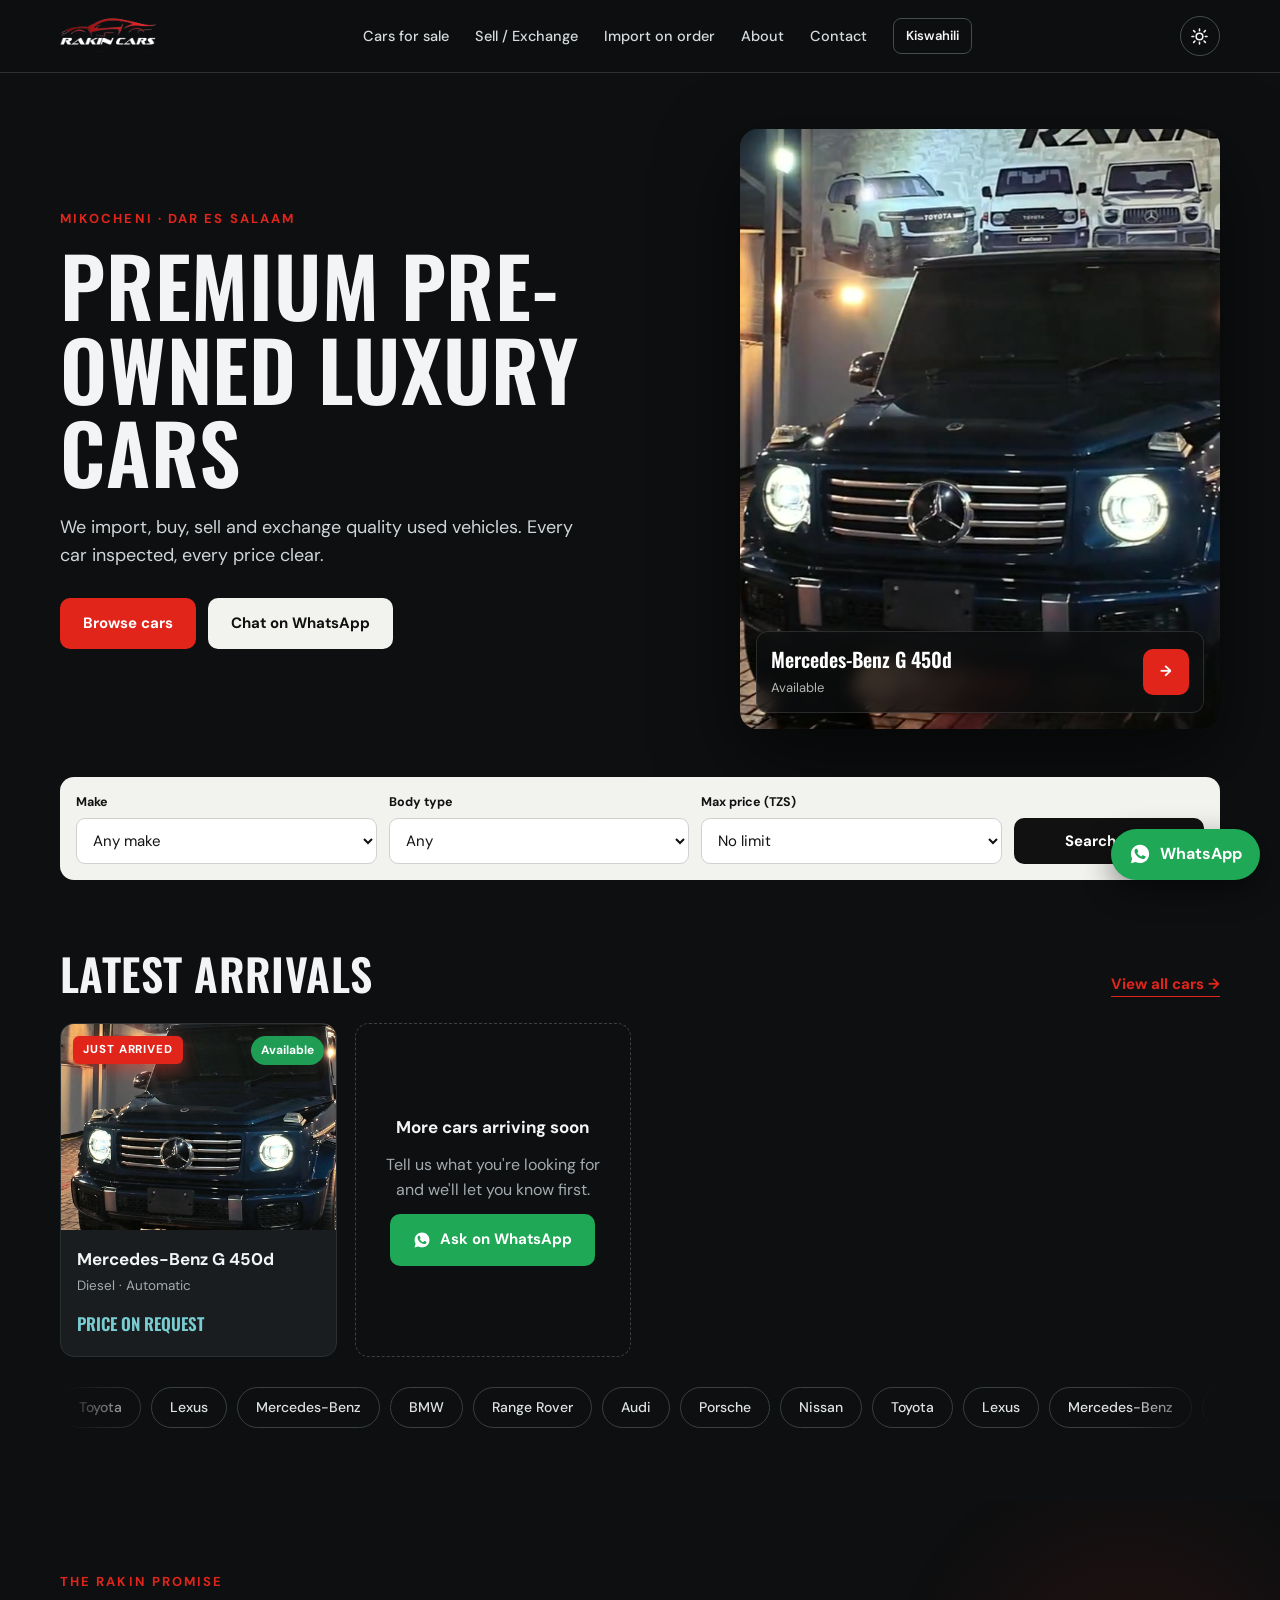
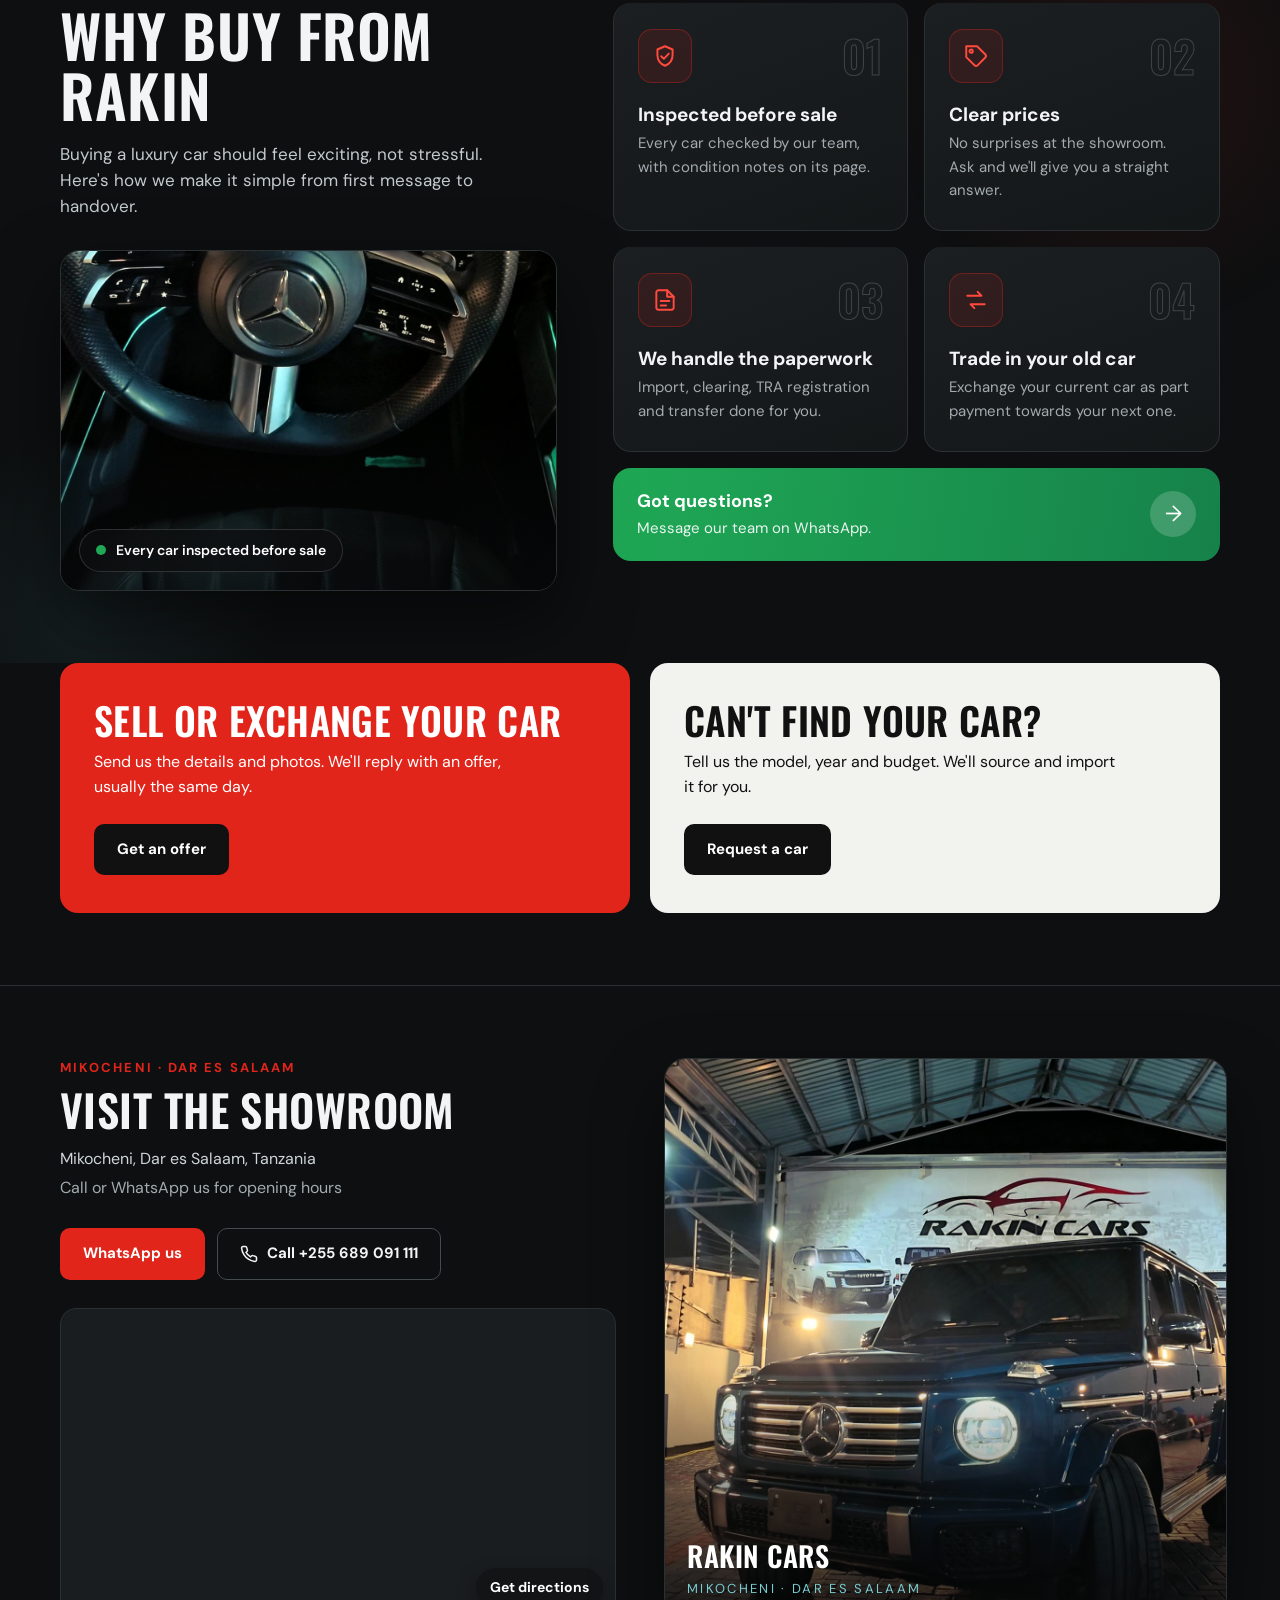
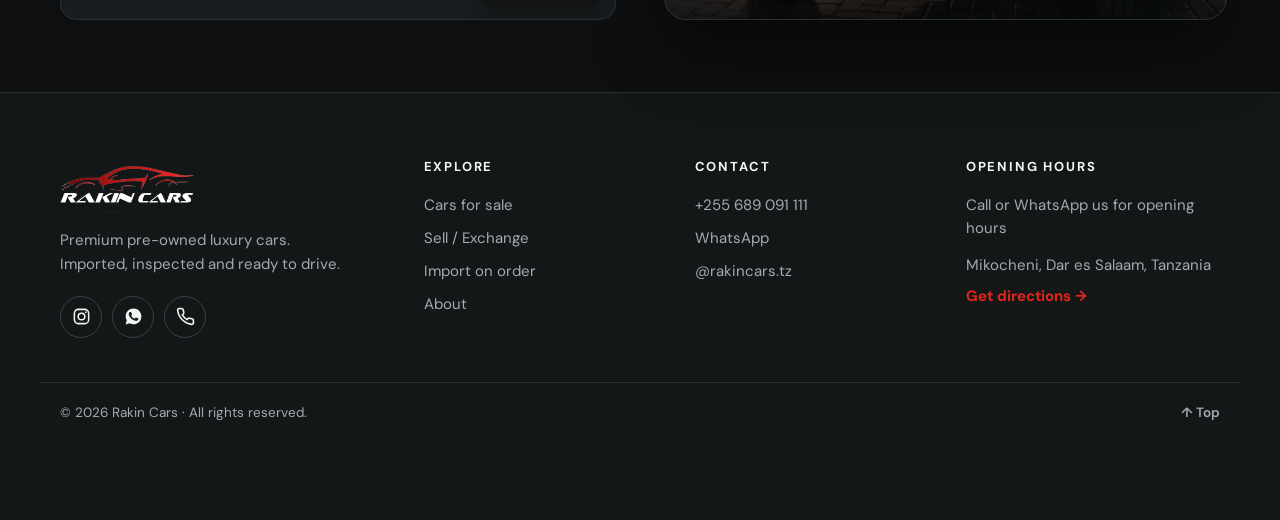
==== commit c5fa5b86: "Add files via upload" ====
--- a/index.html
+++ b/index.html
@@ -136,20 +136,26 @@
     <!-- SHOWROOM -->
     <section class="showroom" id="visit">
       <div class="wrap showroom-grid">
-        <div>
+        <div class="showroom-info">
+          <div class="kicker" data-t="hero_kicker">Mikocheni · Dar es Salaam</div>
           <h2 data-t="visit_t">Visit the showroom</h2>
-          <p>Mikocheni, Dar es Salaam, Tanzania</p>
+          <p id="visit-addr">Mikocheni, Dar es Salaam, Tanzania</p>
           <p id="hours" style="color:var(--muted);margin-top:4px"></p>
           <div class="hero-ctas">
             <a class="btn btn-red" id="visit-wa" href="#" target="_blank" rel="noopener" data-t="wa_us">WhatsApp us</a>
             <a class="btn btn-ghost" id="visit-call" href="tel:+255689091111"><svg class="ico" viewBox="0 0 24 24" fill="none" stroke="currentColor" stroke-width="2" aria-hidden="true"><path d="M22 16.9v3a2 2 0 0 1-2.2 2 19.8 19.8 0 0 1-8.6-3.1 19.5 19.5 0 0 1-6-6A19.8 19.8 0 0 1 2.1 4.2 2 2 0 0 1 4.1 2h3a2 2 0 0 1 2 1.7c.1 1 .4 1.9.7 2.8a2 2 0 0 1-.5 2.1L8 9.9a16 16 0 0 0 6 6l1.3-1.3a2 2 0 0 1 2.1-.4c.9.3 1.8.6 2.8.7a2 2 0 0 1 1.7 2z"/></svg> Call +255 689 091 111</a>
           </div>
+          <div class="map">
+            <!-- To show the exact pin: Google Maps → search Rakin Cars → Share → Embed a map → paste its src here -->
+            <iframe title="Rakin Cars on the map" loading="lazy" referrerpolicy="no-referrer-when-downgrade"
+              src="https://www.google.com/maps?q=Mikocheni,+Dar+es+Salaam,+Tanzania&output=embed"></iframe>
+            <a class="map-dir" id="visit-dir" href="#" target="_blank" rel="noopener" data-t="directions">Get directions</a>
+          </div>
         </div>
-        <div class="map">
-          <!-- To show the exact pin: Google Maps → search Rakin Cars → Share → Embed a map → paste its src here -->
-          <iframe title="Rakin Cars on the map" loading="lazy" referrerpolicy="no-referrer-when-downgrade"
-            src="https://www.google.com/maps?q=Mikocheni,+Dar+es+Salaam,+Tanzania&output=embed"></iframe>
-        </div>
+        <figure class="showroom-photo">
+          <img src="assets/img/showroom.jpg" alt="The Rakin Cars showroom in Mikocheni, Dar es Salaam" loading="lazy">
+          <figcaption><strong>Rakin Cars</strong><span data-t="hero_kicker">Mikocheni · Dar es Salaam</span></figcaption>
+        </figure>
       </div>
     </section>
   </main>
@@ -157,6 +163,7 @@
   <footer id="site-footer"></footer>
 
   <script src="assets/js/cars-data.js"></script>
+  <script src="assets/js/sheet.js"></script>
   <script src="assets/js/app.js"></script>
 </body>
 </html>
--- a/assets/css/style.css
+++ b/assets/css/style.css
@@ -787,3 +787,91 @@
   .why-num { display: none; }
   .why-card h3 { margin-right: 0; }
 }
+
+/* =========================================================
+   SHOWROOM (photo + map) and FOOTER
+   ========================================================= */
+.showroom-grid { grid-template-columns: 1fr 1fr; gap: 48px; align-items: stretch; }
+.showroom-info { display: flex; flex-direction: column; justify-content: center; }
+.showroom-info h2 { margin-top: 10px; }
+.showroom-info .map { margin-top: 28px; aspect-ratio: 16 / 9; position: relative; }
+.map-dir {
+  position: absolute; right: 12px; bottom: 12px;
+  background: #121416; color: #fff; font-weight: 700; font-size: 14px;
+  padding: 9px 14px; border-radius: 999px; box-shadow: 0 8px 20px rgba(0,0,0,.35);
+  transition: background .2s ease, transform .2s ease;
+}
+.map-dir:hover { background: var(--red); transform: translateY(-2px); }
+.showroom-photo {
+  position: relative; margin: 0; border-radius: 22px; overflow: hidden; min-height: 100%;
+  aspect-ratio: 1 / 1; border: 1px solid var(--line); box-shadow: 0 30px 70px rgba(0,0,0,.45);
+}
+.showroom-photo img { width: 100%; height: 100%; object-fit: cover; transform: scale(1.06); transition: transform 1.6s cubic-bezier(.2,.8,.2,1); }
+.showroom-photo.in img, .showroom-photo:not(.rv) img { transform: scale(1); }
+.showroom-photo:hover img { transform: scale(1.03); }
+.showroom-photo::after { content: ""; position: absolute; inset: 0; background: linear-gradient(180deg, transparent 55%, rgba(6,8,9,.85)); pointer-events: none; }
+.showroom-photo figcaption {
+  position: absolute; left: 22px; bottom: 20px; z-index: 1; color: #fff;
+  display: flex; flex-direction: column; gap: 2px;
+}
+.showroom-photo figcaption strong { font-family: var(--head); font-size: 28px; font-weight: 600; text-transform: uppercase; letter-spacing: .02em; }
+.showroom-photo figcaption span { font-size: 13px; letter-spacing: .18em; text-transform: uppercase; color: var(--teal); }
+[data-theme="light"] .showroom-photo { box-shadow: 0 24px 60px rgba(20,20,15,.2); }
+[data-theme="light"] .showroom-photo figcaption span { color: #9fe0e4; }
+
+/* footer */
+.site-footer { padding: 64px 0 0; background: var(--bg-2); border-top: 1px solid var(--line); }
+.foot-grid { display: grid; grid-template-columns: 1.4fr 1fr 1fr 1.1fr; gap: 40px; padding-bottom: 44px; }
+.foot-logo img { height: 56px; width: auto; }
+.foot-brand p { color: var(--muted); font-size: 15px; margin: 16px 0 20px; max-width: 300px; }
+.foot-col h4 { font-size: 13px; font-weight: 700; letter-spacing: .14em; text-transform: uppercase; color: var(--text); margin-bottom: 16px; }
+.foot-col ul { list-style: none; display: grid; gap: 10px; }
+.foot-col li, .foot-col a { color: var(--muted); font-size: 15px; border: 0; }
+.foot-col a:hover { color: var(--text); }
+.foot-addr { color: var(--muted); font-size: 15px; margin-top: 14px; }
+.foot-dir { display: inline-block; margin-top: 8px; color: var(--red); font-weight: 700; font-size: 15px; }
+.foot-dir:hover { text-decoration: underline; }
+.foot-bottom {
+  display: flex; justify-content: space-between; gap: 16px; flex-wrap: wrap;
+  border-top: 1px solid var(--line); padding: 20px 20px 96px; color: var(--muted); font-size: 13.5px;
+}
+.site-footer .socials { display: flex; gap: 10px; }
+.site-footer a.social {
+  width: 42px; height: 42px; border-radius: 50%; display: grid; place-items: center;
+  border: 1px solid #3a4044; color: var(--text);
+  transition: transform .25s ease, background .25s ease, border-color .25s ease, color .25s ease;
+}
+.site-footer a.social svg { width: 19px; height: 19px; }
+.site-footer a.social:hover { transform: translateY(-3px); color: #fff; border-color: transparent; }
+.site-footer a.social[href*="instagram"]:hover { background: radial-gradient(circle at 30% 107%, #fdf497 0%, #fd5949 45%, #d6249f 60%, #285aeb 90%); }
+.site-footer a.social[href*="wa.me"]:hover { background: #1fa855; }
+.site-footer a.social[href^="tel"]:hover { background: var(--red); }
+[data-theme="light"] .site-footer a.social { border-color: #cfccc4; }
+[data-theme="light"] .site-footer { background: #eceae4; }
+
+/* loading placeholders (while the Google Sheet loads) */
+.skel { border-radius: var(--radius); background: linear-gradient(100deg, var(--card) 30%, var(--card-2) 50%, var(--card) 70%); background-size: 200% 100%; animation: skel 1.2s linear infinite; }
+.skel-card { aspect-ratio: 3 / 3.6; }
+.skel-car { height: 520px; margin-top: 30px; }
+@keyframes skel { to { background-position: -200% 0; } }
+
+.walk-embed { max-width: 640px; aspect-ratio: 16 / 9; background: #000; }
+.walk-embed iframe { width: 100%; height: 100%; border: 0; }
+
+@media (max-width: 1024px) {
+  .foot-grid { grid-template-columns: 1fr 1fr; }
+}
+@media (max-width: 860px) {
+  .showroom-grid { grid-template-columns: 1fr; gap: 28px; }
+  .showroom-photo { aspect-ratio: 4 / 3; order: -1; }
+}
+@media (max-width: 520px) {
+  .foot-grid { grid-template-columns: 1fr 1fr; gap: 30px 20px; }
+  .foot-brand { grid-column: 1 / -1; }
+  .foot-bottom { flex-direction: column; gap: 4px; }
+  .showroom-photo figcaption strong { font-size: 22px; }
+}
+.foot-col .foot-dir { color: var(--red); font-weight: 700; }
+.foot-col .foot-dir:hover { color: var(--red); text-decoration: underline; }
+.foot-bottom .to-top { color: var(--muted); font-weight: 600; }
+.foot-bottom .to-top:hover { color: var(--text); }
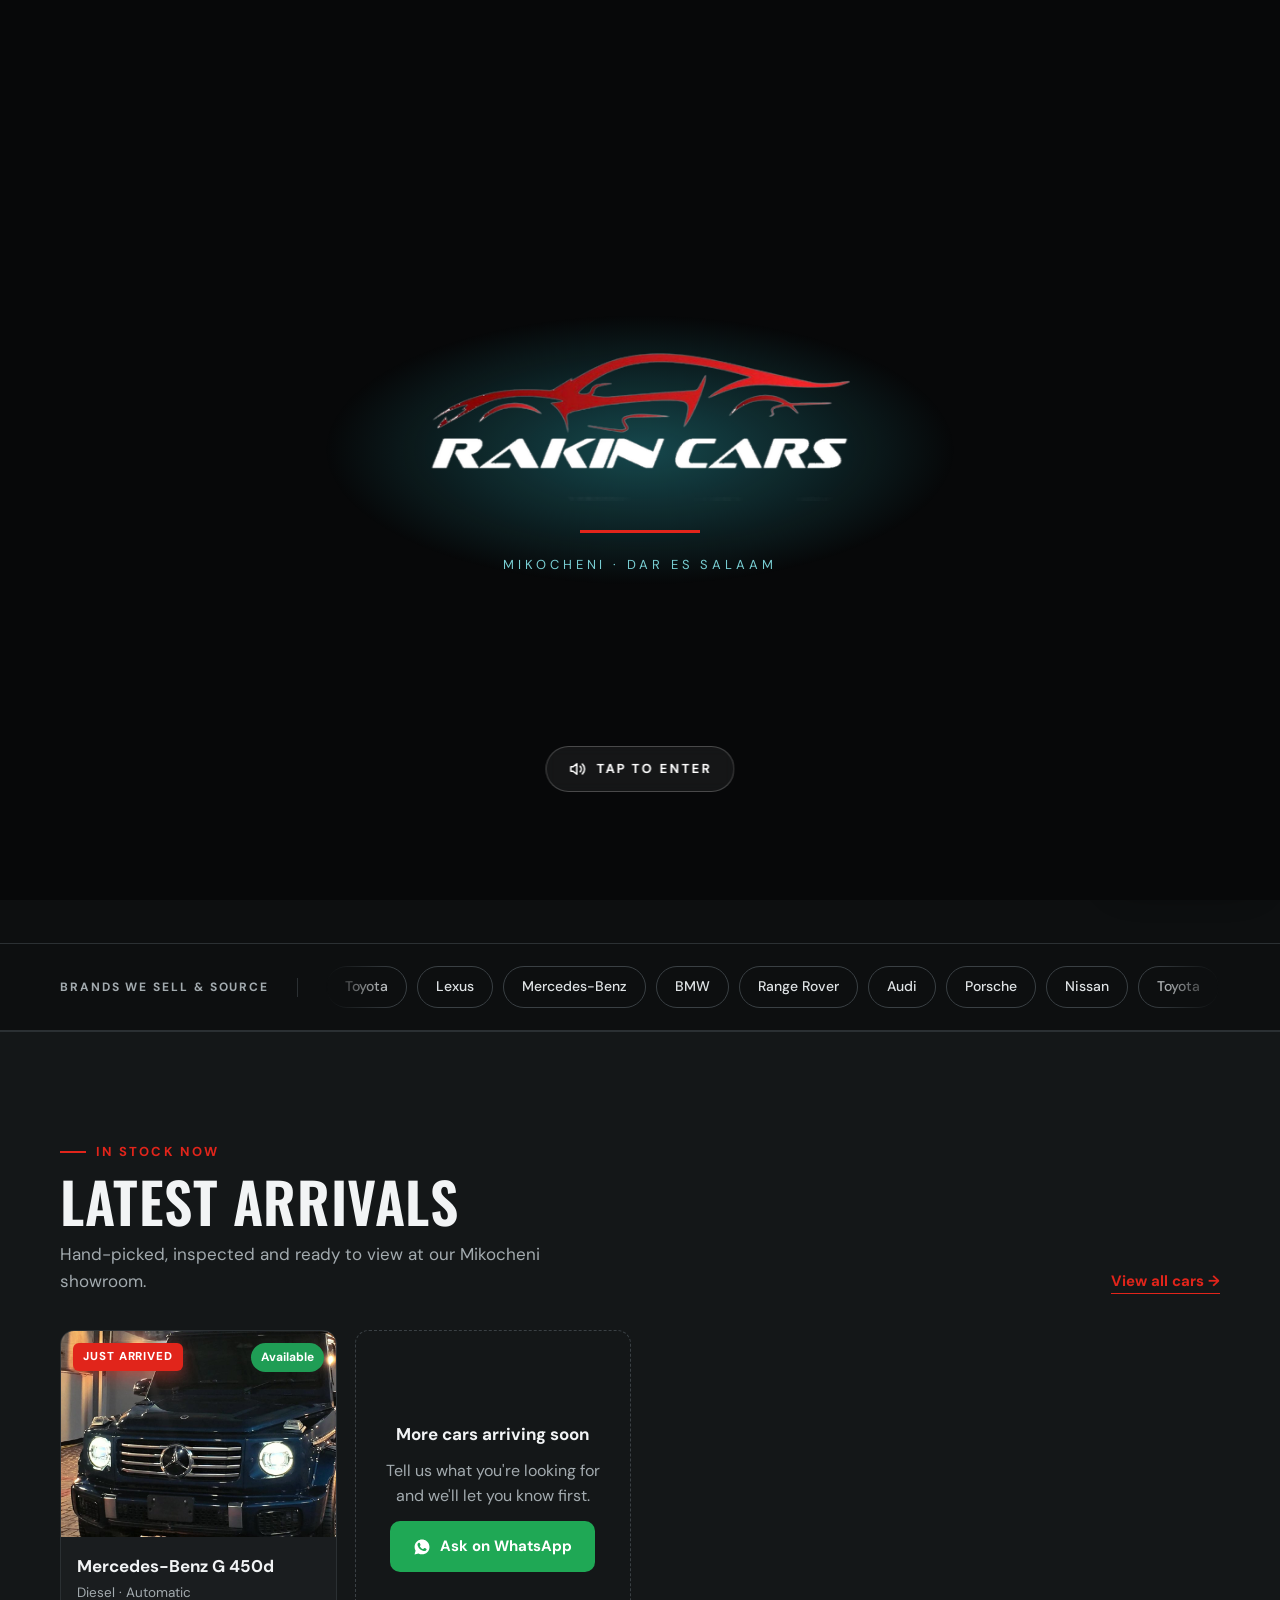
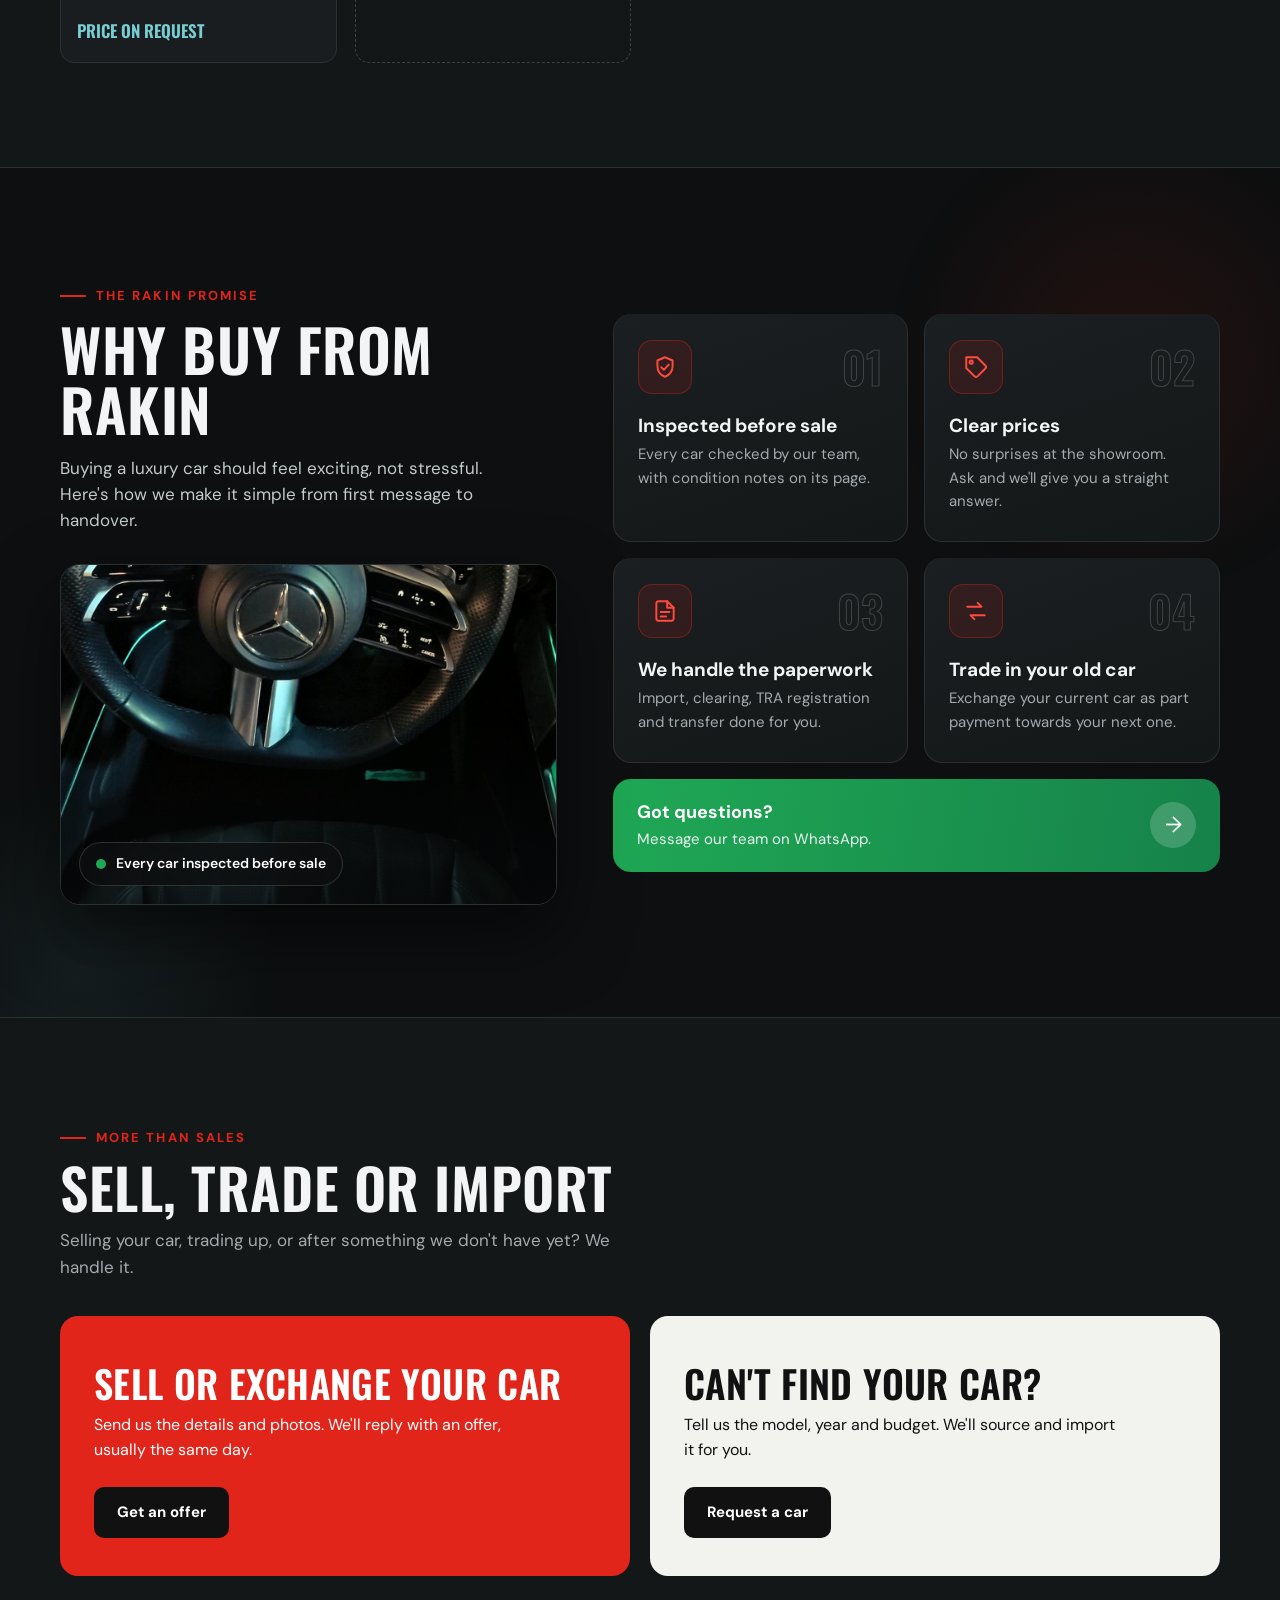
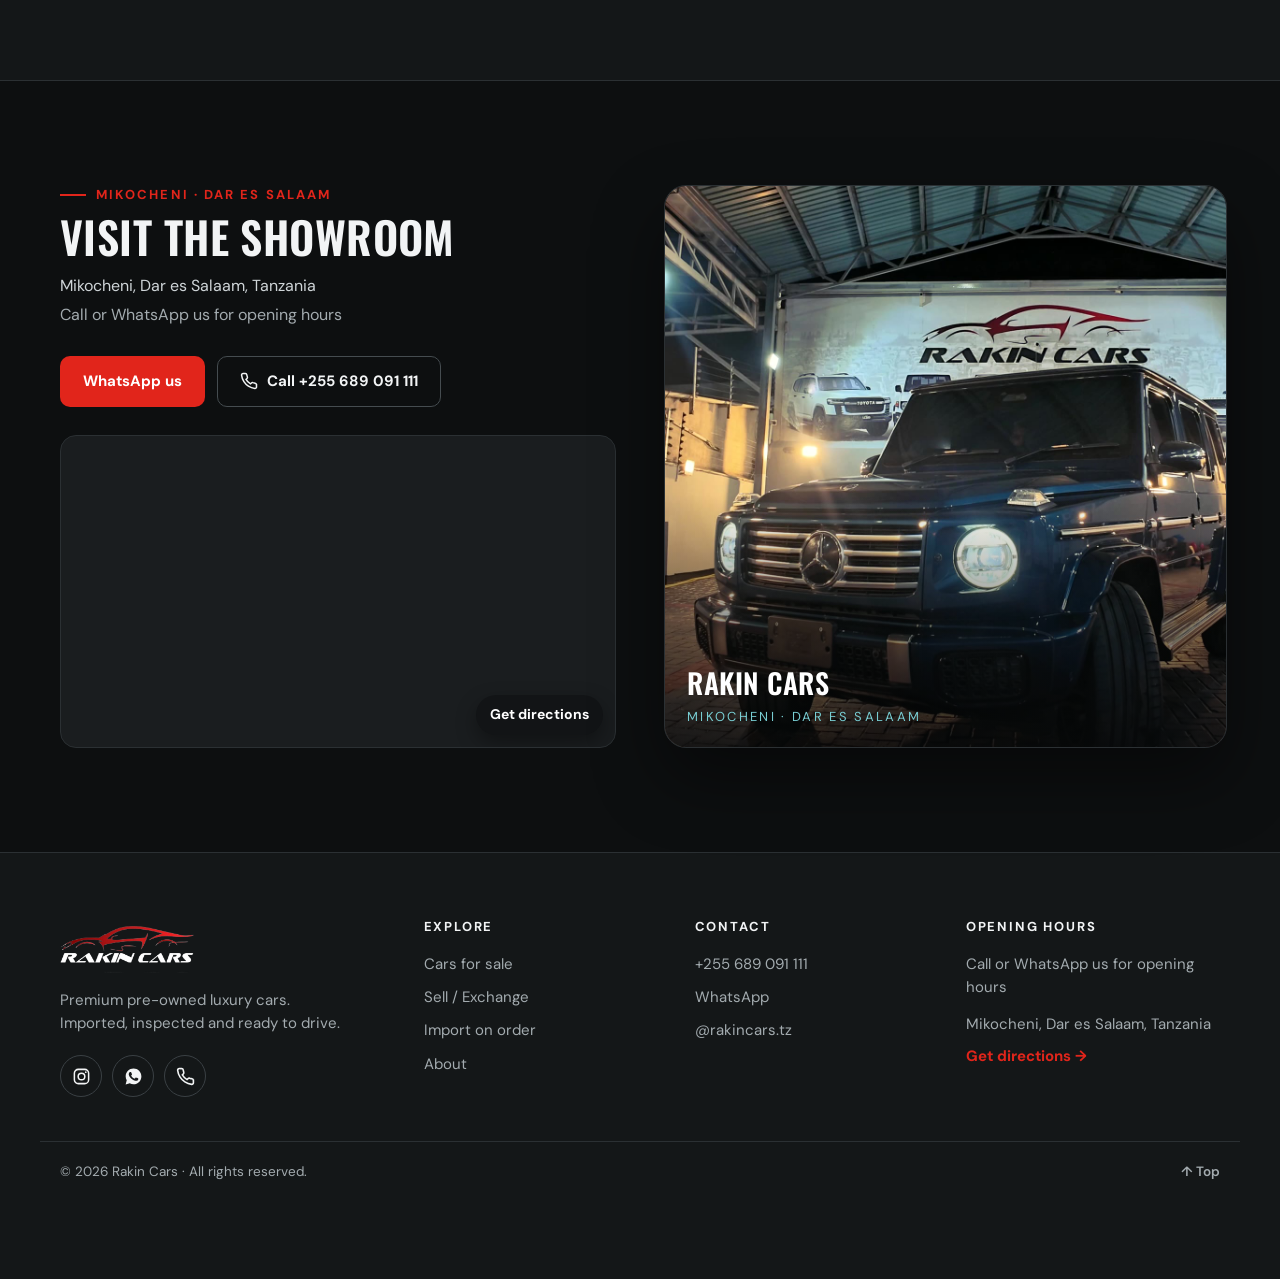
==== commit ec6bb952: "Add files via upload" ====
--- a/index.html
+++ b/index.html
@@ -52,20 +52,31 @@
       </div>
     </section>
 
-    <!-- LATEST ARRIVALS -->
-    <section>
-      <div class="wrap">
-        <div class="sec-head">
-          <h2 data-t="latest">Latest arrivals</h2>
-          <a class="link-red" href="cars.html" data-t="view_all">View all cars →</a>
-        </div>
-        <div class="cards" id="latest"></div>
+    <!-- BRANDS STRIP -->
+    <section class="band brands-band" aria-label="Brands">
+      <div class="wrap brands-row">
+        <span class="brands-label" data-t="brands_label">Brands we sell &amp; source</span>
         <div class="chips" id="chips"></div>
       </div>
     </section>
 
+    <!-- LATEST ARRIVALS -->
+    <section class="sec alt" id="stock">
+      <div class="wrap">
+        <div class="sec-head">
+          <div>
+            <div class="kicker" data-t="latest_kicker">In stock now</div>
+            <h2 data-t="latest">Latest arrivals</h2>
+            <p class="sec-sub" data-t="latest_sub"></p>
+          </div>
+          <a class="link-red" href="cars.html" data-t="view_all">View all cars →</a>
+        </div>
+        <div class="cards" id="latest"></div>
+      </div>
+    </section>
+
     <!-- WHY -->
-    <section id="why" class="why">
+    <section id="why" class="why sec">
       <div class="wrap why-layout">
         <div class="why-intro">
           <div class="kicker" data-t="why_kicker">The Rakin promise</div>
@@ -109,8 +120,17 @@
       </div>
     </section>
 
-    <!-- SELL / IMPORT -->
-    <section style="padding-top:0">
+    <!-- SERVICES: SELL / IMPORT -->
+    <section class="sec alt" id="services">
+      <div class="wrap">
+        <div class="sec-head">
+          <div>
+            <div class="kicker" data-t="svc_kicker">More than sales</div>
+            <h2 data-t="svc_title">Sell, trade or import</h2>
+            <p class="sec-sub" data-t="svc_sub"></p>
+          </div>
+        </div>
+      </div>
       <div class="wrap promo-grid">
         <div class="promo promo-red" id="sell">
           <h2 data-t="sell_t">Sell or exchange your car</h2>
@@ -134,7 +154,7 @@
     </section>
 
     <!-- SHOWROOM -->
-    <section class="showroom" id="visit">
+    <section class="showroom sec" id="visit">
       <div class="wrap showroom-grid">
         <div class="showroom-info">
           <div class="kicker" data-t="hero_kicker">Mikocheni · Dar es Salaam</div>
--- a/assets/css/style.css
+++ b/assets/css/style.css
@@ -875,3 +875,73 @@
 .foot-col .foot-dir:hover { color: var(--red); text-decoration: underline; }
 .foot-bottom .to-top { color: var(--muted); font-weight: 600; }
 .foot-bottom .to-top:hover { color: var(--text); }
+
+/* =========================================================
+   SECTION LAYOUT — clear, alternating bands
+   ========================================================= */
+.sec { padding: 104px 0; position: relative; }
+.sec.alt { background: var(--bg-2); border-top: 1px solid var(--line); border-bottom: 1px solid var(--line); }
+.sec + .sec:not(.alt) { border-top: 0; }
+.sec-head { align-items: flex-end; margin-bottom: 36px; }
+.sec-head h2 { font-size: clamp(34px, 4.4vw, 56px); margin-top: 10px; }
+.sec-sub { color: var(--muted); font-size: 17px; max-width: 560px; margin-top: 12px; }
+.sec .kicker { display: inline-flex; align-items: center; gap: 10px; }
+.sec .kicker::before { content: ""; width: 26px; height: 2px; background: var(--red); display: inline-block; }
+.hero .kicker::before, .brands-band .kicker::before { display: none; }
+
+/* hero gets a bit more room and a soft base */
+.hero { padding-bottom: 64px; }
+.hero::after {
+  content: ""; position: absolute; left: 0; right: 0; bottom: 0; height: 1px; background: var(--line);
+}
+
+/* brand strip band */
+.band { padding: 0; }
+.brands-band { border-bottom: 1px solid var(--line); background: var(--bg); }
+.brands-row { display: flex; align-items: center; gap: 28px; padding-top: 22px; padding-bottom: 22px; }
+.brands-label {
+  flex: none; font-size: 12px; font-weight: 700; letter-spacing: .16em; text-transform: uppercase; color: var(--muted);
+  padding-right: 28px; border-right: 1px solid var(--line);
+}
+.brands-row .chips { margin-top: 0; flex: 1; min-width: 0; }
+
+/* services header spacing */
+#services .promo-grid { margin-top: 0; }
+#services .promo { min-height: 260px; display: flex; flex-direction: column; justify-content: flex-end; }
+
+/* showroom & why spacing tuned for the new rhythm */
+.why.sec { padding: 112px 0; }
+.showroom.sec { border-top: 0; }
+
+/* light mode bands */
+[data-theme="light"] .sec.alt { background: #ecebe5; }
+[data-theme="light"] .brands-band { background: var(--bg); }
+
+@media (max-width: 860px) {
+  .sec, .why.sec { padding: 72px 0; }
+  .sec-sub { font-size: 16px; }
+  .brands-row { flex-direction: column; align-items: flex-start; gap: 12px; }
+  .brands-label { border-right: 0; padding-right: 0; }
+  .brands-row .chips { width: 100%; }
+  #services .promo { min-height: 0; }
+  .hero { padding-bottom: 48px; }
+}
+#services .promo .btn { align-self: flex-start; }
+
+/* intro: tap to enter (sound) */
+.intro-tap {
+  position: absolute; bottom: 12vh; left: 50%; transform: translate(-50%, 12px);
+  display: inline-flex; align-items: center; gap: 10px;
+  background: rgba(255,255,255,.06); color: #fff; border: 1px solid rgba(255,255,255,.22);
+  border-radius: 999px; padding: 12px 22px; font-size: 13px; font-weight: 700; letter-spacing: .16em; text-transform: uppercase;
+  opacity: 0; pointer-events: none; transition: opacity .5s ease, transform .5s ease, background .2s ease;
+  backdrop-filter: blur(6px); -webkit-backdrop-filter: blur(6px);
+}
+.intro-tap svg { width: 18px; height: 18px; }
+#intro.ask .intro-tap { opacity: 1; transform: translate(-50%, 0); pointer-events: auto; animation: tapPulse 1.8s ease-in-out .5s infinite; }
+.intro-tap:hover { background: rgba(255,255,255,.14); }
+@keyframes tapPulse { 0%,100% { box-shadow: 0 0 0 0 rgba(225,37,27,.0); } 50% { box-shadow: 0 0 0 8px rgba(225,37,27,.25); } }
+#intro.hit .intro-logo { animation: hit .6s cubic-bezier(.2,.9,.3,1.4) forwards; }
+#intro.hit .intro-glow { animation: hitGlow .6s ease-out forwards; }
+@keyframes hit { 0% { transform: scale(1); } 30% { transform: scale(1.08); filter: drop-shadow(0 0 24px rgba(225,37,27,.8)); } 100% { transform: scale(1.02); } }
+@keyframes hitGlow { 0% { opacity: 1; transform: scale(1); } 40% { opacity: 1; transform: scale(1.4); } 100% { opacity: .6; transform: scale(1.2); } }
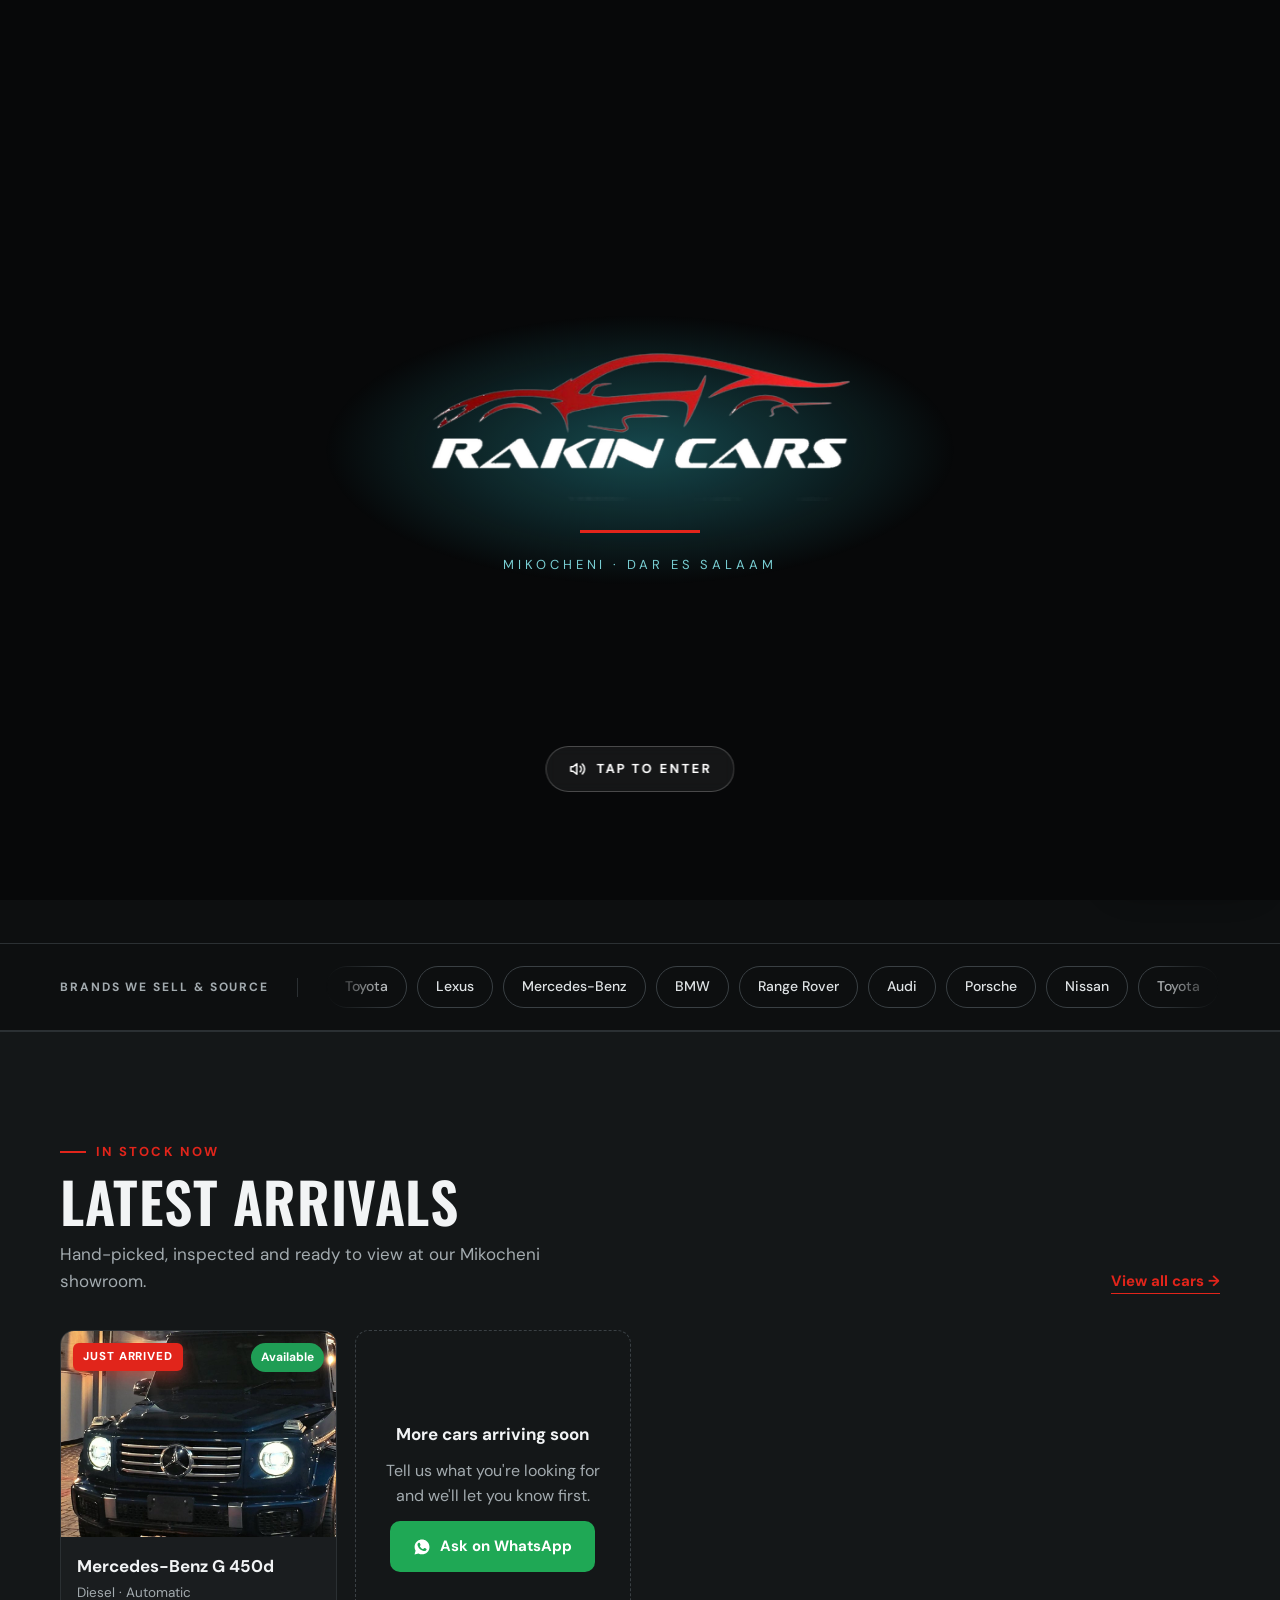
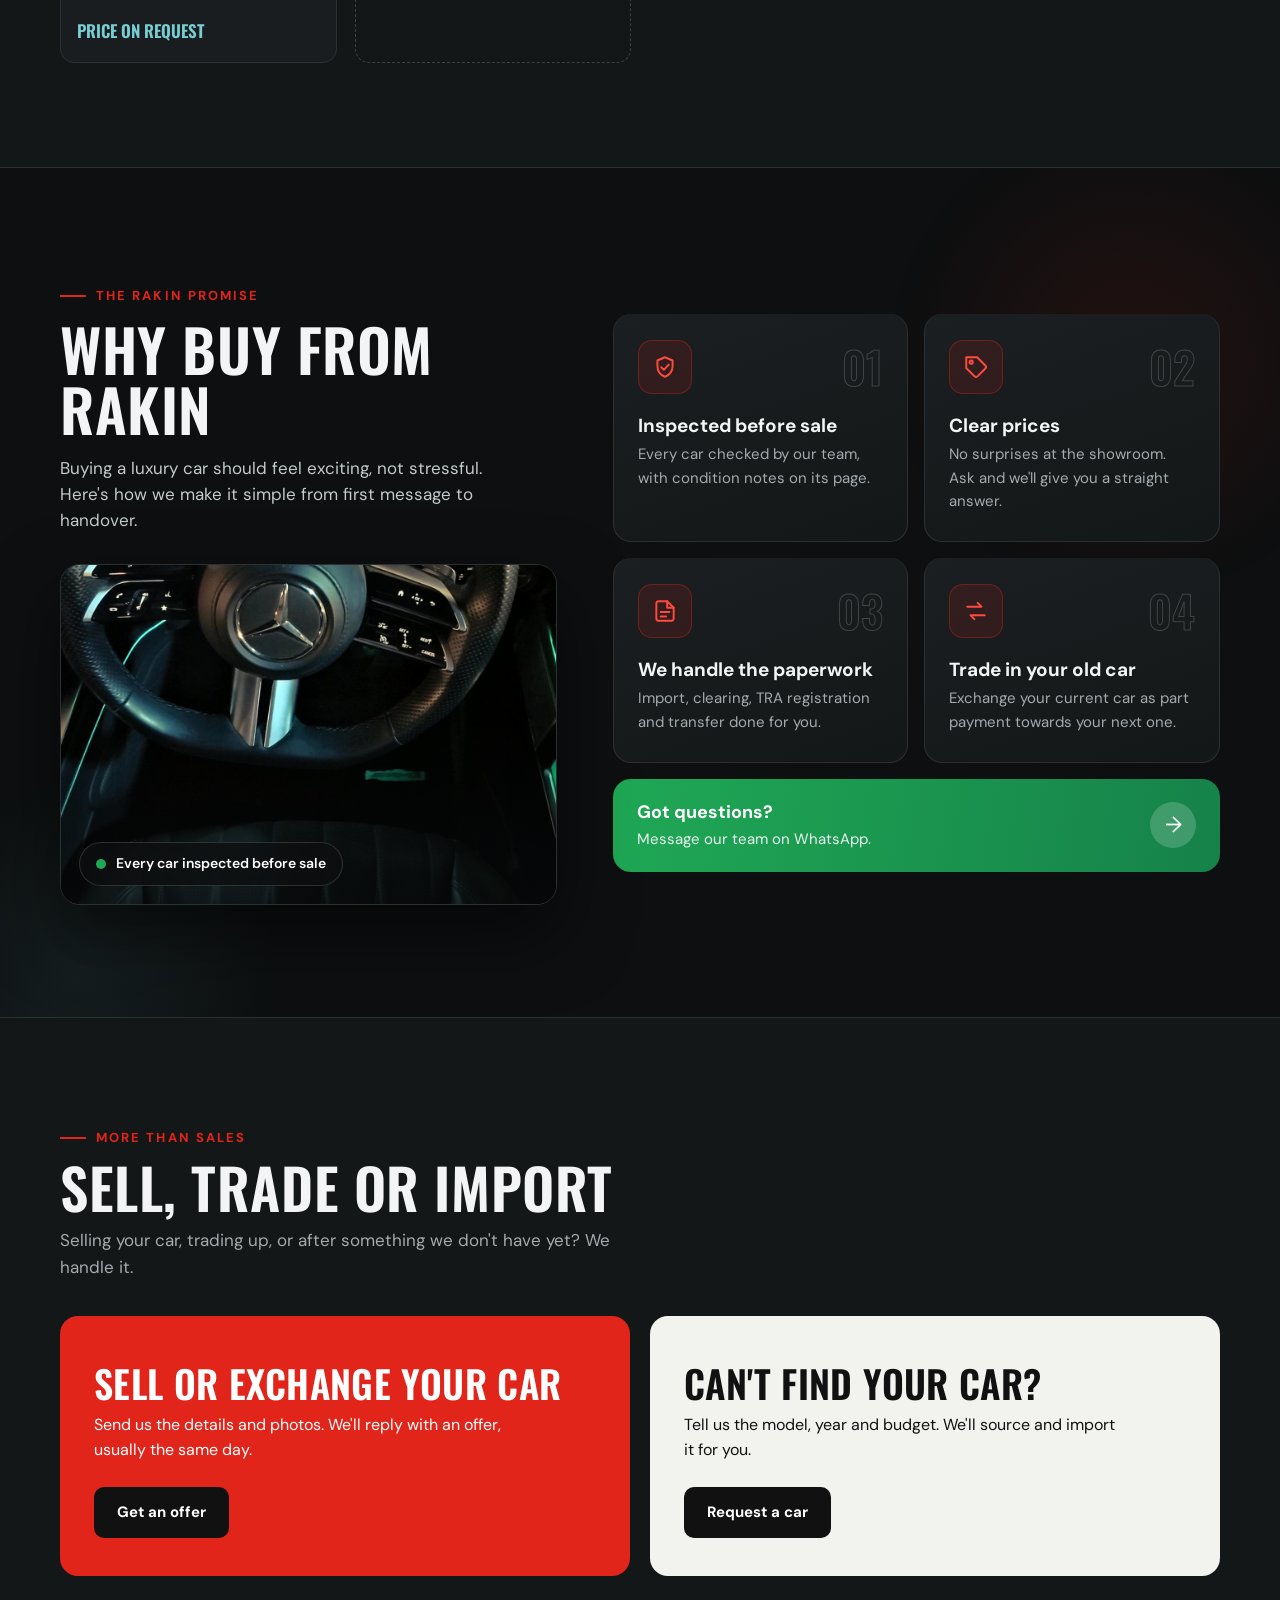
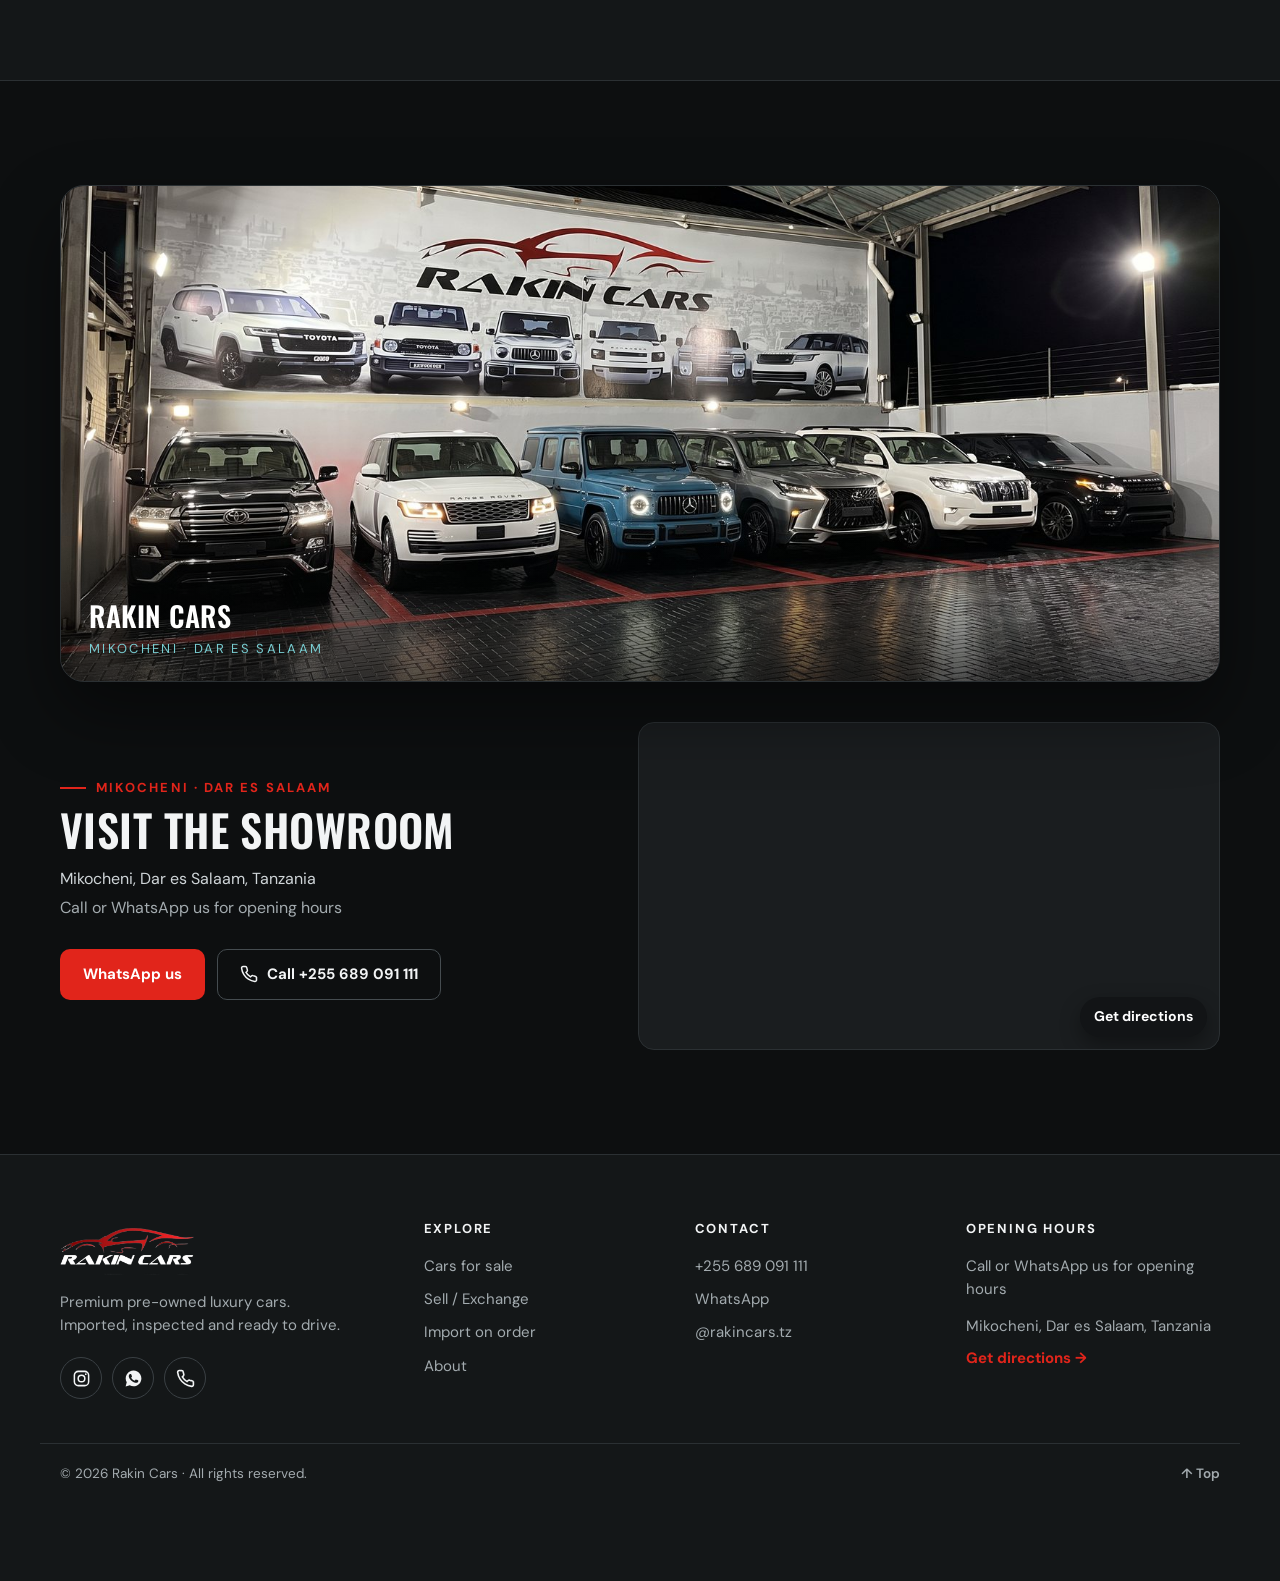
==== commit 0b0ab0d3: "Add files via upload" ====
--- a/index.html
+++ b/index.html
@@ -157,6 +157,7 @@
     <section class="showroom sec" id="visit">
       <div class="wrap showroom-grid">
         <div class="showroom-info">
+          <div class="showroom-text">
           <div class="kicker" data-t="hero_kicker">Mikocheni · Dar es Salaam</div>
           <h2 data-t="visit_t">Visit the showroom</h2>
           <p id="visit-addr">Mikocheni, Dar es Salaam, Tanzania</p>
@@ -164,6 +165,7 @@
           <div class="hero-ctas">
             <a class="btn btn-red" id="visit-wa" href="#" target="_blank" rel="noopener" data-t="wa_us">WhatsApp us</a>
             <a class="btn btn-ghost" id="visit-call" href="tel:+255689091111"><svg class="ico" viewBox="0 0 24 24" fill="none" stroke="currentColor" stroke-width="2" aria-hidden="true"><path d="M22 16.9v3a2 2 0 0 1-2.2 2 19.8 19.8 0 0 1-8.6-3.1 19.5 19.5 0 0 1-6-6A19.8 19.8 0 0 1 2.1 4.2 2 2 0 0 1 4.1 2h3a2 2 0 0 1 2 1.7c.1 1 .4 1.9.7 2.8a2 2 0 0 1-.5 2.1L8 9.9a16 16 0 0 0 6 6l1.3-1.3a2 2 0 0 1 2.1-.4c.9.3 1.8.6 2.8.7a2 2 0 0 1 1.7 2z"/></svg> Call +255 689 091 111</a>
+          </div>
           </div>
           <div class="map">
             <!-- To show the exact pin: Google Maps → search Rakin Cars → Share → Embed a map → paste its src here -->
--- a/assets/css/style.css
+++ b/assets/css/style.css
@@ -945,3 +945,23 @@
 #intro.hit .intro-glow { animation: hitGlow .6s ease-out forwards; }
 @keyframes hit { 0% { transform: scale(1); } 30% { transform: scale(1.08); filter: drop-shadow(0 0 24px rgba(225,37,27,.8)); } 100% { transform: scale(1.02); } }
 @keyframes hitGlow { 0% { opacity: 1; transform: scale(1); } 40% { opacity: 1; transform: scale(1.4); } 100% { opacity: .6; transform: scale(1.2); } }
+
+/* showroom placeholder photo is a wide shot: keep it landscape */
+.showroom-grid { align-items: center; }
+.showroom-photo { aspect-ratio: 4 / 3; min-height: 0; align-self: center; }
+.showroom-photo img { object-position: 50% 60%; }
+@media (max-width: 860px) { .showroom-photo { aspect-ratio: 4 / 3; } }
+
+/* showroom: wide photo banner on top, details + map below */
+.showroom-grid { grid-template-columns: 1fr; gap: 40px; }
+.showroom-photo { order: -1; aspect-ratio: 21 / 9; border-radius: 24px; }
+.showroom-photo img { object-position: 50% 62%; }
+.showroom-photo::after { background: linear-gradient(180deg, transparent 70%, rgba(6,8,9,.7)); }
+.showroom-photo figcaption { left: 28px; bottom: 22px; }
+.showroom-info { display: grid; grid-template-columns: 1fr 1.1fr; gap: 48px; align-items: center; }
+.showroom-info .map { margin-top: 0; }
+@media (max-width: 860px) {
+  .showroom-photo { aspect-ratio: 4 / 3; border-radius: 18px; }
+  .showroom-info { grid-template-columns: 1fr; gap: 26px; }
+  .showroom-photo figcaption { left: 18px; bottom: 16px; }
+}
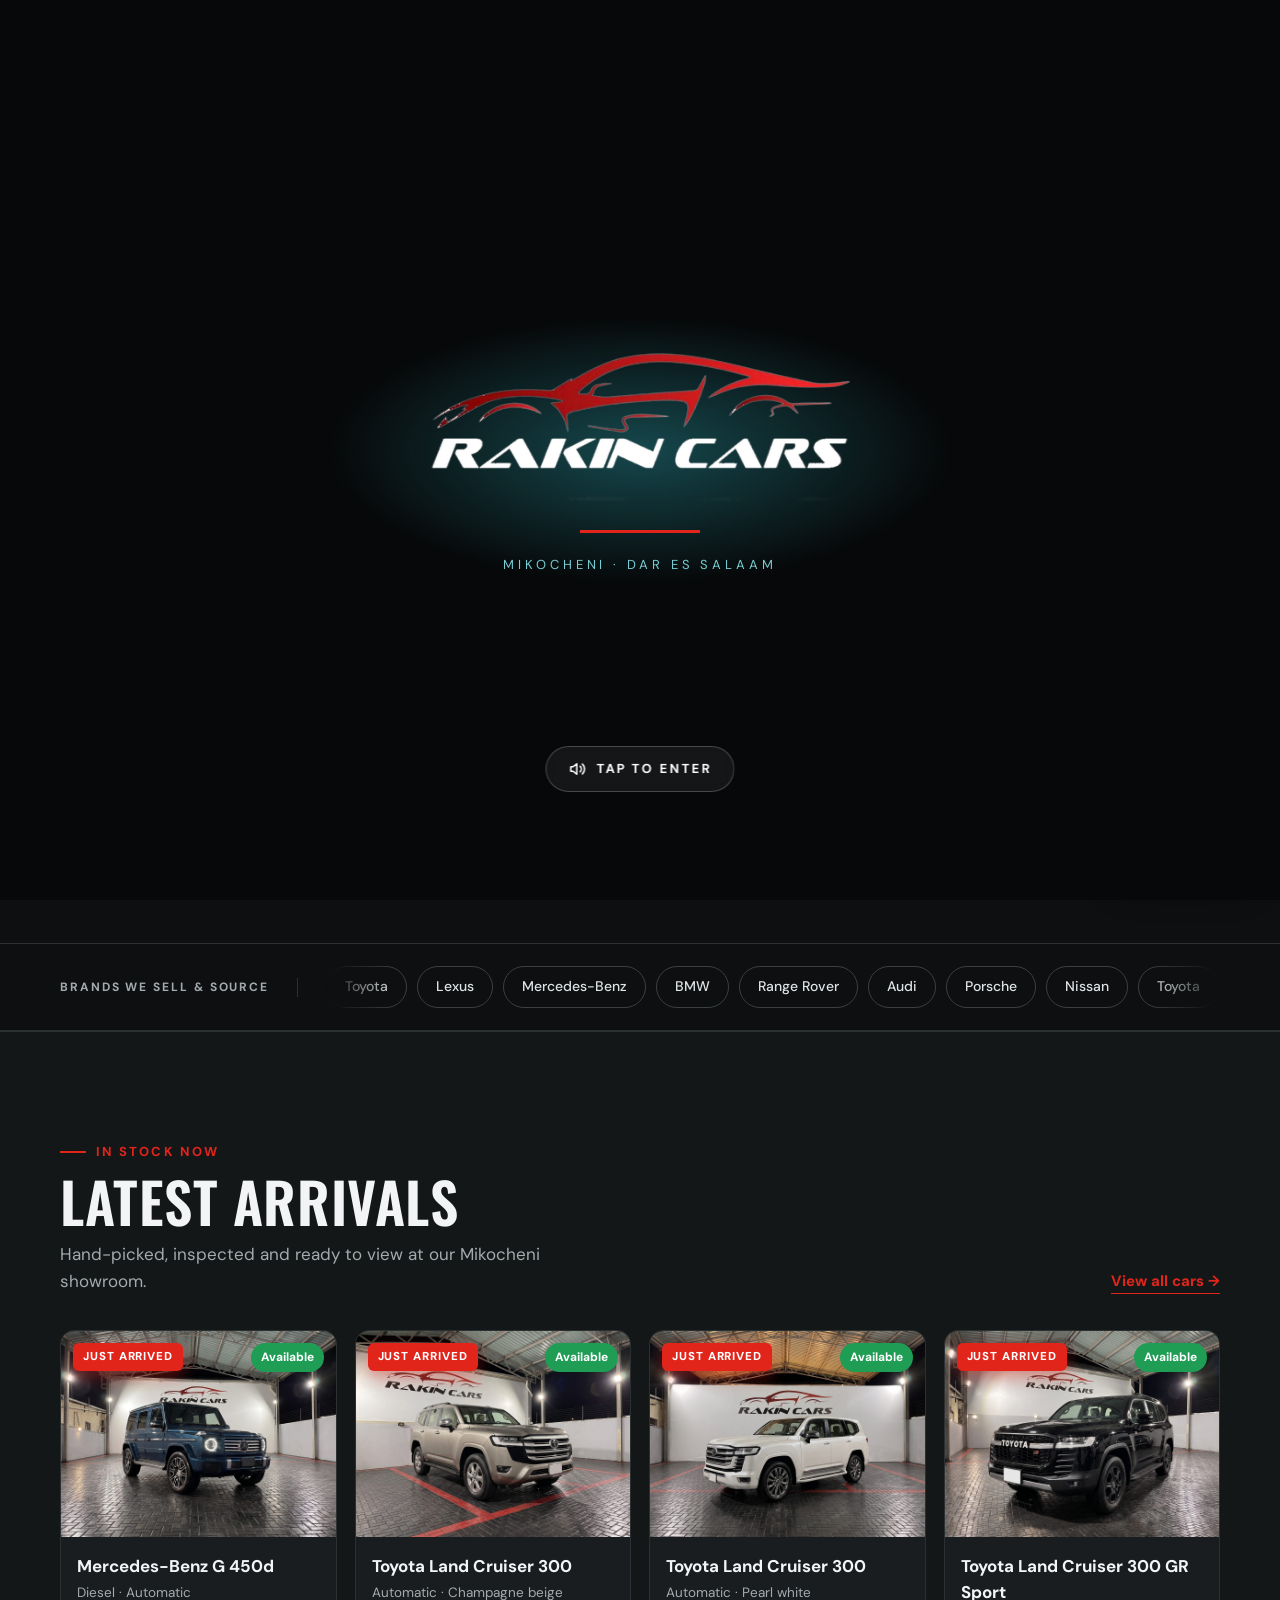
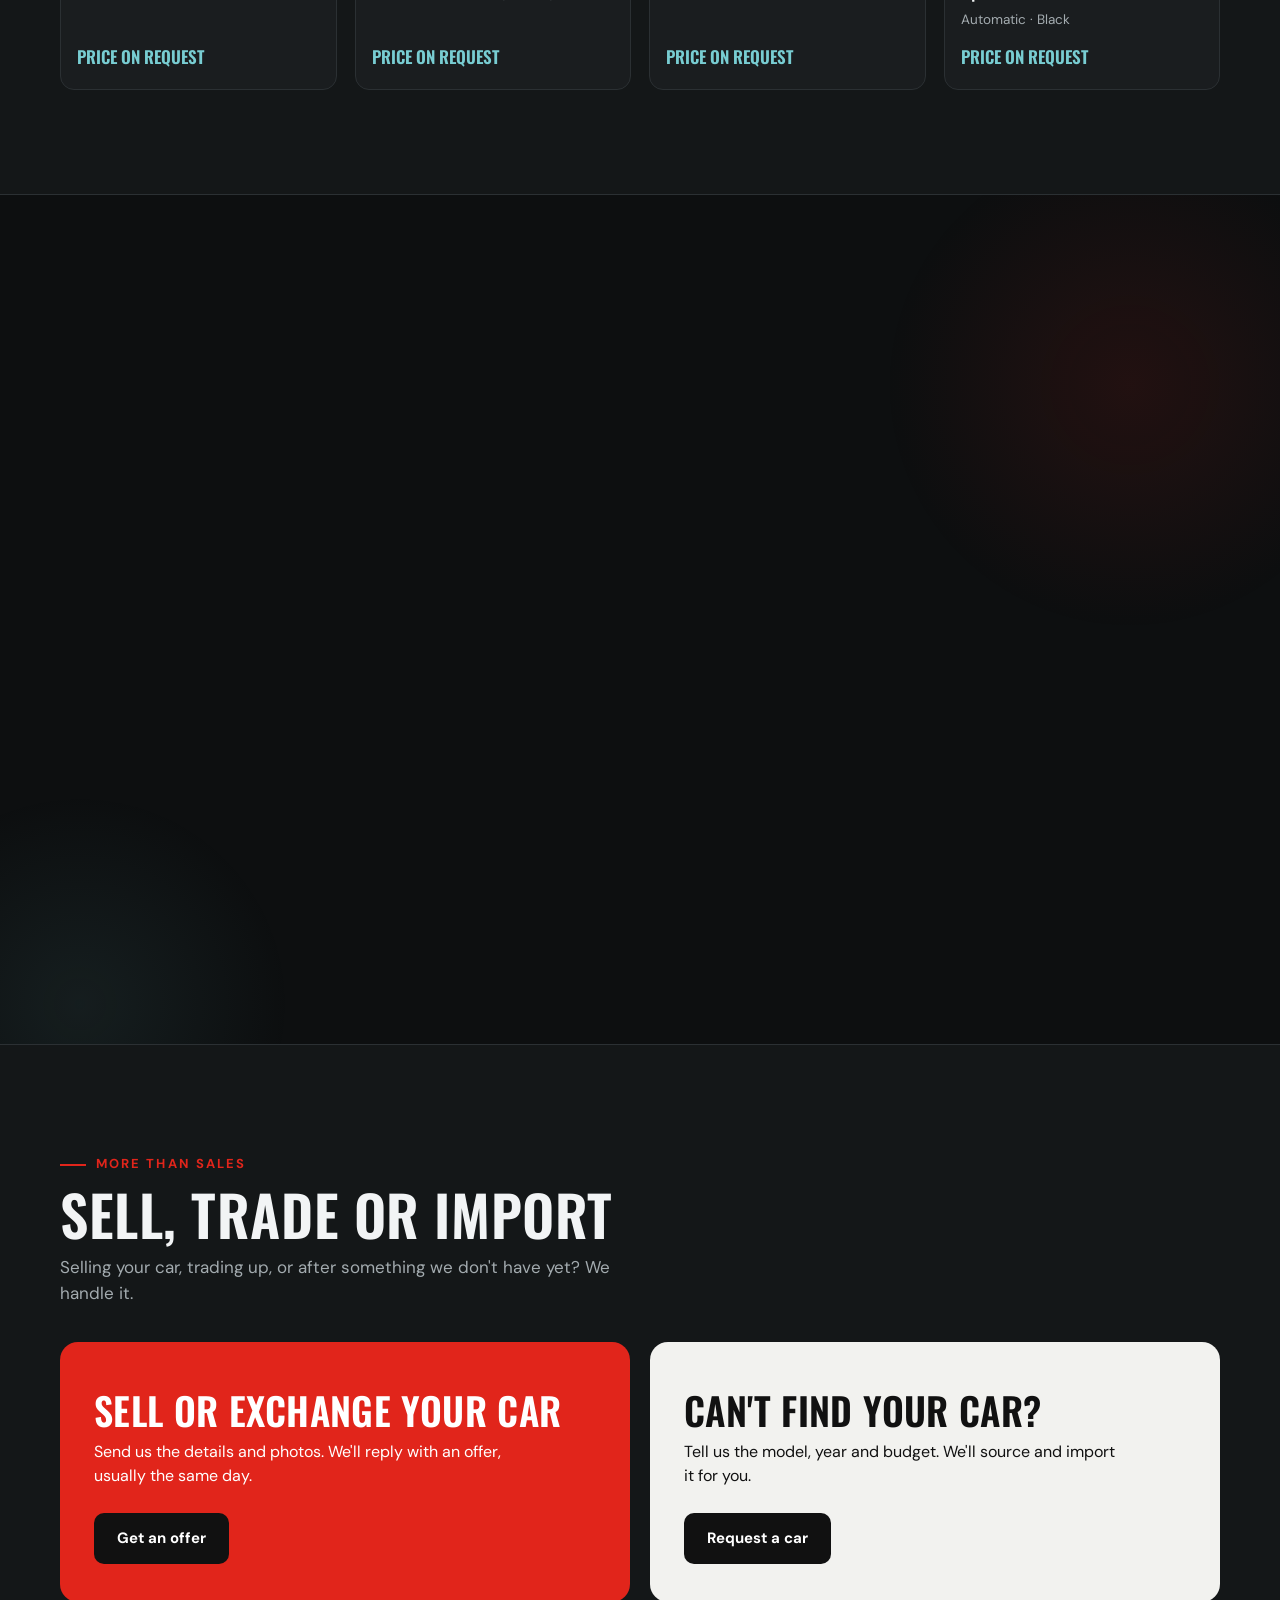
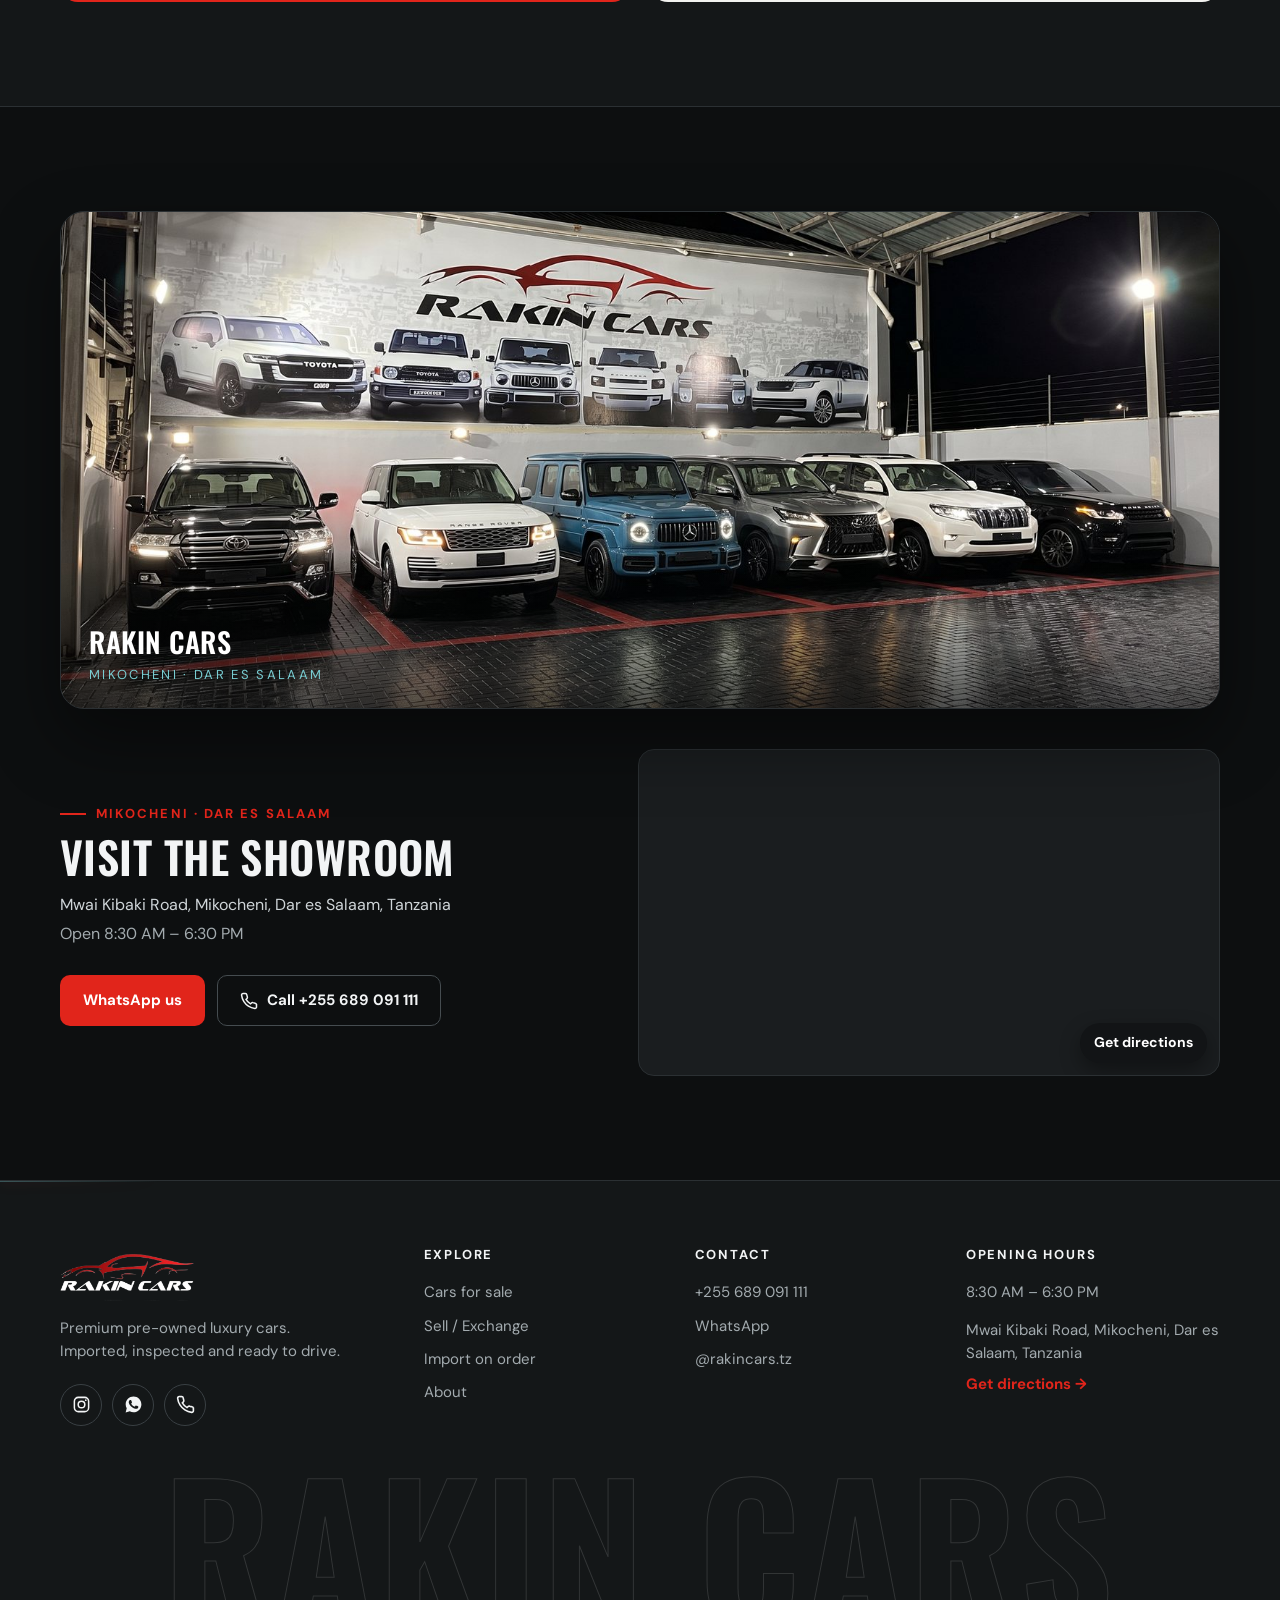
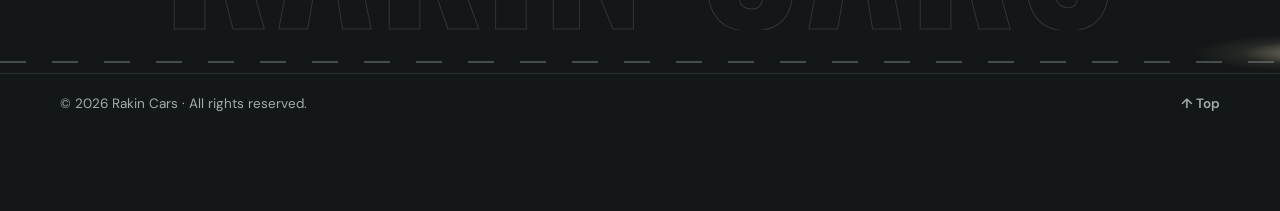
==== commit 9b9f619f: "Add files via upload" ====
--- a/index.html
+++ b/index.html
@@ -4,7 +4,7 @@
   <meta charset="utf-8">
   <meta name="viewport" content="width=device-width, initial-scale=1">
   <title>Rakin Cars · Premium Pre-Owned Luxury Cars in Dar es Salaam</title>
-  <meta name="description" content="Rakin Cars, Mikocheni, Dar es Salaam. We import, buy, sell and exchange quality used luxury vehicles. Every car inspected, every price clear.">
+  <meta name="description" content="Rakin Cars, Mwai Kibaki Road, Mikocheni, Dar es Salaam. We import, buy, sell and exchange quality used luxury vehicles. Every car inspected, every price clear.">
   <meta property="og:title" content="Rakin Cars · Premium Pre-Owned Luxury Cars">
   <meta property="og:description" content="Mikocheni, Dar es Salaam. Import, buy, sell and exchange quality used vehicles.">
   <meta property="og:image" content="assets/img/og-image.jpg">
@@ -17,6 +17,7 @@
   <link href="https://fonts.googleapis.com/css2?family=DM+Sans:opsz,wght@9..40,400;9..40,500;9..40,700&family=Oswald:wght@500;600&display=swap" rel="stylesheet">
   <script>try{var t=localStorage.getItem("rc_theme");if(t==="light")document.documentElement.setAttribute("data-theme","light");}catch(e){}</script>
   <link rel="stylesheet" href="assets/css/style.css">
+  <script src="assets/js/gate.js"></script>
 </head>
 <body data-page="home">
   <header id="site-header"></header>
@@ -160,7 +161,7 @@
           <div class="showroom-text">
           <div class="kicker" data-t="hero_kicker">Mikocheni · Dar es Salaam</div>
           <h2 data-t="visit_t">Visit the showroom</h2>
-          <p id="visit-addr">Mikocheni, Dar es Salaam, Tanzania</p>
+          <p id="visit-addr">Mwai Kibaki Road, Mikocheni, Dar es Salaam, Tanzania</p>
           <p id="hours" style="color:var(--muted);margin-top:4px"></p>
           <div class="hero-ctas">
             <a class="btn btn-red" id="visit-wa" href="#" target="_blank" rel="noopener" data-t="wa_us">WhatsApp us</a>
@@ -170,7 +171,7 @@
           <div class="map">
             <!-- To show the exact pin: Google Maps → search Rakin Cars → Share → Embed a map → paste its src here -->
             <iframe title="Rakin Cars on the map" loading="lazy" referrerpolicy="no-referrer-when-downgrade"
-              src="https://www.google.com/maps?q=Mikocheni,+Dar+es+Salaam,+Tanzania&output=embed"></iframe>
+              src="https://www.google.com/maps?q=Mwai+Kibaki+Road,+Mikocheni,+Dar+es+Salaam&output=embed"></iframe>
             <a class="map-dir" id="visit-dir" href="#" target="_blank" rel="noopener" data-t="directions">Get directions</a>
           </div>
         </div>
--- a/assets/css/style.css
+++ b/assets/css/style.css
@@ -965,3 +965,248 @@
   .showroom-info { grid-template-columns: 1fr; gap: 26px; }
   .showroom-photo figcaption { left: 18px; bottom: 16px; }
 }
+
+/* =========================================================
+   FOOTER ANIMATIONS
+   ========================================================= */
+.site-footer { position: relative; overflow: hidden; }
+
+/* glowing light sweeping along the top edge */
+.site-footer::before {
+  content: ""; position: absolute; top: -1px; left: 0; right: 0; height: 2px;
+  background: linear-gradient(90deg, transparent 0%, transparent 35%, rgba(225,37,27,.95) 48%, rgba(120,205,210,.9) 52%, transparent 65%, transparent 100%);
+  background-size: 250% 100%; background-position: 100% 0;
+  filter: drop-shadow(0 0 6px rgba(225,37,27,.7));
+}
+.site-footer.live::before { animation: edgeSweep 5s ease-in-out infinite; }
+@keyframes edgeSweep { 0% { background-position: 100% 0; } 60%, 100% { background-position: -50% 0; } }
+
+/* columns slide up one after another */
+.foot-grid > * { opacity: 0; transform: translateY(24px); transition: opacity .7s ease, transform .7s cubic-bezier(.2,.8,.2,1); }
+.site-footer.live .foot-grid > * { opacity: 1; transform: none; }
+.site-footer.live .foot-grid > *:nth-child(2) { transition-delay: .1s; }
+.site-footer.live .foot-grid > *:nth-child(3) { transition-delay: .2s; }
+.site-footer.live .foot-grid > *:nth-child(4) { transition-delay: .3s; }
+
+/* link hover: red underline slides in */
+.foot-col ul a { position: relative; display: inline-block; transition: color .2s ease, transform .2s ease; }
+.foot-col ul a::after {
+  content: ""; position: absolute; left: 0; right: 0; bottom: -2px; height: 2px; background: var(--red);
+  transform: scaleX(0); transform-origin: left; transition: transform .3s ease;
+}
+.foot-col ul a:hover { transform: translateX(3px); }
+.foot-col ul a:hover::after { transform: scaleX(1); }
+
+/* giant outlined wordmark with a red shine */
+.foot-word { text-align: center; line-height: .78; margin-top: 4px; user-select: none; pointer-events: none; }
+.foot-word span {
+  display: inline-block;
+  font-family: var(--head); font-weight: 600; text-transform: uppercase; letter-spacing: .02em;
+  font-size: clamp(64px, 16.5vw, 250px);
+  color: transparent; -webkit-text-stroke: 1px rgba(255,255,255,.13);
+  background: linear-gradient(100deg, transparent 42%, rgba(225,37,27,.55) 50%, transparent 58%);
+  background-size: 300% 100%; background-position: 100% 0;
+  -webkit-background-clip: text; background-clip: text;
+  opacity: 0; transform: translateY(40px);
+  transition: opacity 1s ease .2s, transform 1.1s cubic-bezier(.2,.8,.2,1) .2s;
+}
+.site-footer.live .foot-word span { opacity: 1; transform: none; animation: wordShine 7s ease-in-out 1.2s infinite; }
+@keyframes wordShine { 0% { background-position: 100% 0; } 45%, 100% { background-position: 0% 0; } }
+[data-theme="light"] .foot-word span { -webkit-text-stroke-color: rgba(0,0,0,.12); }
+
+/* road with moving lane marks and the Rakin car driving across */
+.foot-road {
+  position: relative; height: 54px; margin-top: -10px;
+  border-bottom: 1px solid var(--line);
+}
+.foot-road::before {
+  content: ""; position: absolute; left: 0; right: 0; bottom: 10px; height: 2px; opacity: .35;
+  background: repeating-linear-gradient(90deg, var(--muted) 0 26px, transparent 26px 52px);
+}
+.site-footer.live .foot-road::before { animation: lanes 1.2s linear infinite; }
+@keyframes lanes { to { background-position: -52px 0; } }
+.foot-car {
+  position: absolute; bottom: 12px; left: 0; width: 120px; height: 24px;
+  transform: translateX(-160px);
+}
+.foot-car img { width: 100%; height: auto; display: block; filter: drop-shadow(0 4px 6px rgba(0,0,0,.4)); }
+.foot-beam {
+  position: absolute; left: 92%; top: 50%; width: 140px; height: 40px; transform: translateY(-40%);
+  background: radial-gradient(ellipse at left center, rgba(255,240,200,.55), rgba(255,240,200,.08) 45%, transparent 70%);
+  pointer-events: none; mix-blend-mode: screen;
+}
+.site-footer.live .foot-car { animation: drive 9s cubic-bezier(.45,.05,.55,.95) .6s infinite; }
+@keyframes drive {
+  0%   { transform: translateX(-160px); }
+  55%  { transform: translateX(calc(100vw + 40px)); }
+  100% { transform: translateX(calc(100vw + 40px)); }
+}
+[data-theme="light"] .foot-beam { background: radial-gradient(ellipse at left center, rgba(255,200,120,.45), transparent 65%); mix-blend-mode: multiply; }
+.foot-bottom { border-top: 0; }
+
+/* social icons bob gently, one after another, when the footer appears */
+.site-footer.live .socials .social { animation: bob .6s cubic-bezier(.3,1.6,.5,1) both; }
+.site-footer.live .socials .social:nth-child(2) { animation-delay: .1s; }
+.site-footer.live .socials .social:nth-child(3) { animation-delay: .2s; }
+@keyframes bob { from { transform: translateY(14px) scale(.7); opacity: 0; } to { transform: none; opacity: 1; } }
+
+@media (max-width: 520px) {
+  .foot-car { width: 84px; }
+  .foot-road { height: 44px; }
+}
+@media (prefers-reduced-motion: reduce) {
+  .foot-grid > *, .foot-word span { opacity: 1 !important; transform: none !important; }
+  .foot-car { display: none; }
+}
+.foot-word { white-space: nowrap; overflow: hidden; }
+.foot-word span { font-size: clamp(56px, 14.5vw, 230px); }
+@media (max-width: 520px) {
+  .foot-word span { font-size: 15vw; }
+  .foot-road { margin-top: 0; }
+}
+
+/* =========================================================
+   CAR GALLERY: autoplay + zoom
+   ========================================================= */
+.g-progress { position: absolute; left: 0; right: 0; bottom: 0; height: 3px; background: rgba(255,255,255,.12); z-index: 2; }
+.g-progress i { display: block; height: 100%; width: 0; background: linear-gradient(90deg, var(--red), #ff7a52); }
+.gallery-main.single .g-progress, .gallery-main.single .g-play { display: none; }
+.g-zoom, .g-play {
+  position: absolute; z-index: 2; top: 14px; color: #fff; border: 0;
+  background: rgba(0,0,0,.55); backdrop-filter: blur(6px); -webkit-backdrop-filter: blur(6px);
+  display: inline-flex; align-items: center; gap: 7px; border-radius: 999px;
+  transition: background .2s ease, transform .2s ease;
+}
+.g-zoom { right: 14px; padding: 8px 14px 8px 11px; font-size: 13px; font-weight: 700; }
+.g-play { right: 14px; top: auto; bottom: 16px; width: 36px; height: 36px; justify-content: center; }
+.g-zoom:hover, .g-play:hover { background: rgba(0,0,0,.8); transform: scale(1.05); }
+.g-zoom svg { width: 17px; height: 17px; }
+.g-play svg { width: 15px; height: 15px; }
+.g-play .i-play { display: none; }
+.gallery-main.is-paused .g-play .i-play { display: block; }
+.gallery-main.is-paused .g-play .i-pause { display: none; }
+.gallery-main .counter { bottom: 16px; }
+
+/* full-screen zoom viewer */
+.zoomer {
+  position: fixed; inset: 0; z-index: 300; background: rgba(5,6,7,.96);
+  display: grid; grid-template-rows: auto 1fr auto; opacity: 0; transition: opacity .25s ease;
+  color: #fff; touch-action: none;
+}
+.zoomer.open { opacity: 1; }
+.z-top { display: flex; align-items: center; gap: 14px; padding: 14px 18px; font-size: 14px; }
+.z-count { font-weight: 700; }
+.z-label { color: rgba(255,255,255,.65); flex: 1; }
+.z-close { width: 42px; height: 42px; border-radius: 50%; border: 1px solid rgba(255,255,255,.25); background: transparent; color: #fff; font-size: 18px; }
+.z-close:hover { background: rgba(255,255,255,.12); }
+.z-stage { position: relative; overflow: hidden; display: grid; place-items: center; cursor: zoom-in; }
+.zoomer.zoomed .z-stage { cursor: grab; }
+.zoomer.zoomed .z-stage:active { cursor: grabbing; }
+.z-img { max-width: 100%; max-height: 100%; object-fit: contain; user-select: none; -webkit-user-drag: none; transform-origin: center center; transition: opacity .14s ease; will-change: transform; }
+.z-img.swap { opacity: 0; }
+.z-nav {
+  position: fixed; top: 50%; transform: translateY(-50%); z-index: 2;
+  width: 52px; height: 52px; border-radius: 50%; border: 0; display: grid; place-items: center;
+  background: rgba(255,255,255,.1); color: #fff; transition: background .2s ease, opacity .2s ease;
+}
+.z-nav:hover { background: rgba(255,255,255,.22); }
+.z-nav svg { width: 24px; height: 24px; }
+.z-prev { left: 18px; } .z-next { right: 18px; }
+.zoomer.zoomed .z-nav, .zoomer.zoomed .z-hint { opacity: 0; pointer-events: none; }
+.z-hint { position: fixed; left: 50%; bottom: 96px; transform: translateX(-50%); font-size: 13px; color: rgba(255,255,255,.7); background: rgba(0,0,0,.5); padding: 7px 14px; border-radius: 999px; white-space: nowrap; transition: opacity .3s ease; animation: hintOut .5s ease 3s forwards; }
+@keyframes hintOut { to { opacity: 0; } }
+.z-thumbs { display: flex; gap: 8px; padding: 12px 18px 18px; overflow-x: auto; justify-content: safe center; scrollbar-width: none; }
+.z-thumbs::-webkit-scrollbar { display: none; }
+.z-thumbs button { flex: none; width: 64px; height: 64px; padding: 0; border-radius: 10px; overflow: hidden; border: 2px solid transparent; background: #111; opacity: .55; transition: opacity .2s ease, border-color .2s ease; }
+.z-thumbs button.on { border-color: var(--red); opacity: 1; }
+.z-thumbs img { width: 100%; height: 100%; object-fit: cover; }
+@media (max-width: 600px) {
+  .z-nav { display: none; }
+  .z-thumbs button { width: 52px; height: 52px; }
+  .z-hint { bottom: 84px; font-size: 12px; }
+  .g-zoom span { display: none; }
+  .g-zoom { padding: 9px; }
+}
+/* keep the photo fully inside the viewer */
+.zoomer { grid-template-rows: auto minmax(0, 1fr) auto; height: 100vh; height: 100dvh; }
+.z-stage { min-height: 0; }
+.z-img { position: absolute; inset: 0; width: 100%; height: 100%; max-width: none; max-height: none; object-fit: contain; }
+.zoomer { background: #050607; }
+
+/* footer car: the logo car faces left, so it drives right → left with its headlights in front */
+.foot-car { left: auto; right: 0; transform: translateX(160px); }
+.foot-beam {
+  left: auto; right: 92%;
+  background: radial-gradient(ellipse at right center, rgba(255,240,200,.55), rgba(255,240,200,.08) 45%, transparent 70%);
+}
+[data-theme="light"] .foot-beam { background: radial-gradient(ellipse at right center, rgba(255,200,120,.45), transparent 65%); }
+.site-footer.live .foot-car { animation: driveLeft 9s cubic-bezier(.45,.05,.55,.95) .6s infinite; }
+@keyframes driveLeft {
+  0%   { transform: translateX(160px); }
+  55%  { transform: translateX(calc(-100vw - 40px)); }
+  100% { transform: translateX(calc(-100vw - 40px)); }
+}
+.site-footer.live .foot-road::before { animation: lanesRight 1.2s linear infinite; }
+@keyframes lanesRight { to { background-position: 52px 0; } }
+
+/* =========================================================
+   CARS PAGE: search, sort, load more
+   ========================================================= */
+.toolbar { display: flex; align-items: center; gap: 16px; margin-top: 22px; flex-wrap: wrap; }
+.tb-search {
+  flex: 1 1 340px; display: flex; align-items: center; gap: 10px; height: 50px; padding: 0 8px 0 16px;
+  background: var(--card); border: 1px solid var(--line); border-radius: 12px;
+  transition: border-color .2s ease, box-shadow .2s ease;
+}
+.tb-search:focus-within { border-color: var(--red); box-shadow: 0 0 0 4px rgba(225,37,27,.15); }
+.tb-search svg { width: 19px; height: 19px; color: var(--muted); flex: none; }
+.tb-search input { flex: 1; min-width: 0; height: 100%; border: 0; outline: 0; background: transparent; color: var(--text); font: inherit; font-size: 15.5px; }
+.tb-search input::placeholder { color: var(--muted); opacity: .8; }
+.tb-search input::-webkit-search-cancel-button { display: none; }
+.tb-search button { width: 32px; height: 32px; border-radius: 50%; border: 0; background: var(--card-2); color: var(--text); display: none; }
+.tb-search.has-q button { display: block; }
+.tb-right { display: flex; align-items: center; gap: 14px; flex-wrap: wrap; }
+.tb-check { display: inline-flex; align-items: center; gap: 8px; font-size: 14.5px; color: var(--muted); cursor: pointer; user-select: none; }
+.tb-check input { width: 18px; height: 18px; accent-color: var(--red); }
+.tb-sort { display: inline-flex; align-items: center; gap: 10px; font-size: 14.5px; color: var(--muted); }
+.tb-sort select {
+  height: 50px; border-radius: 12px; border: 1px solid var(--line); background: var(--card); color: var(--text);
+  font: inherit; font-size: 15px; padding: 0 38px 0 14px; appearance: none; -webkit-appearance: none; cursor: pointer;
+  background-image: url("data:image/svg+xml,%3Csvg xmlns='http://www.w3.org/2000/svg' viewBox='0 0 24 24' fill='none' stroke='%23a3abaf' stroke-width='2'%3E%3Cpath d='m6 9 6 6 6-6'/%3E%3C/svg%3E");
+  background-repeat: no-repeat; background-position: right 12px center; background-size: 16px;
+}
+.tb-sort select:focus { outline: 0; border-color: var(--red); }
+.more-wrap { margin-top: 40px; display: flex; flex-direction: column; align-items: center; gap: 12px; }
+.more-note { color: var(--muted); font-size: 14px; }
+.more-bar { width: 220px; height: 3px; border-radius: 3px; background: var(--line); overflow: hidden; }
+.more-bar i { display: block; height: 100%; background: var(--red); transition: width .4s ease; }
+#more { min-width: 220px; }
+[data-theme="light"] .tb-search, [data-theme="light"] .tb-sort select { background: #fff; }
+@media (max-width: 600px) {
+  .toolbar { gap: 12px; }
+  .tb-search { flex-basis: 100%; }
+  .tb-right { width: 100%; justify-content: space-between; }
+  .tb-sort select { height: 46px; }
+}
+
+/* cars page: filters update live, so drop the button and keep things compact */
+body[data-page="all"] .filters .btn { display: none; }
+body[data-page="all"] .filters { grid-template-columns: repeat(3, 1fr); }
+@media (max-width: 860px) {
+  body[data-page="all"] .filters { grid-template-columns: 1fr 1fr; gap: 10px; padding: 12px; }
+  body[data-page="all"] .filters .field-price { grid-column: auto; }
+  body[data-page="all"] .filters select { height: 42px; font-size: 14px; }
+  body[data-page="all"] .filters label { font-size: 12px; margin-bottom: 4px; }
+  body[data-page="all"] .chips { flex-wrap: nowrap; overflow-x: auto; scrollbar-width: none; margin-left: -20px; margin-right: -20px; padding: 0 20px; }
+  body[data-page="all"] .chips::-webkit-scrollbar { display: none; }
+  body[data-page="all"] .chip { flex: none; }
+  body[data-page="all"] .page-head h1 { font-size: 36px; }
+}
+
+/* car with no photo yet */
+.no-photo {
+  position: absolute; inset: 0; display: flex; flex-direction: column; align-items: center; justify-content: center; gap: 12px;
+  background: radial-gradient(circle at 50% 40%, rgba(225,37,27,.12), transparent 60%), var(--card-2);
+  color: var(--muted); font-size: 13px; font-weight: 600; letter-spacing: .08em; text-transform: uppercase;
+}
+.no-photo img { width: 46%; max-width: 180px; height: auto; opacity: .85; transform: none !important; }
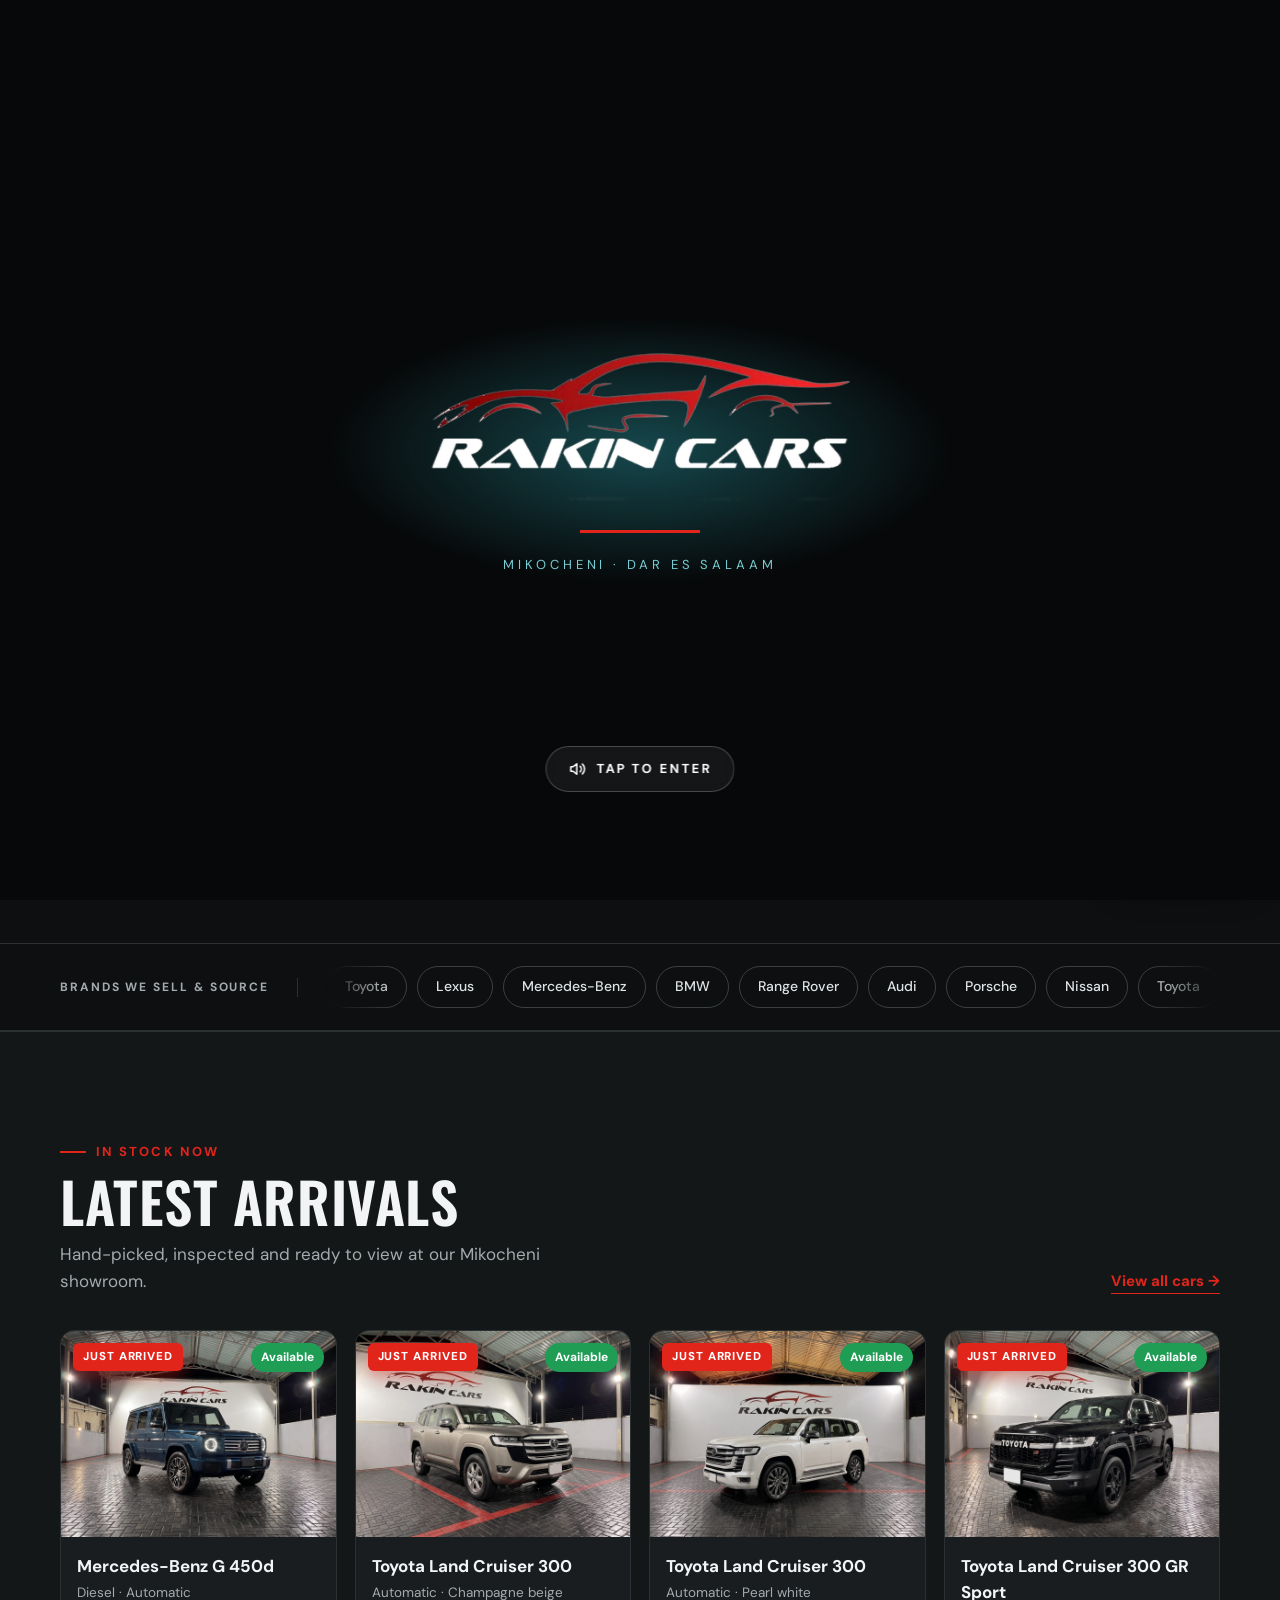
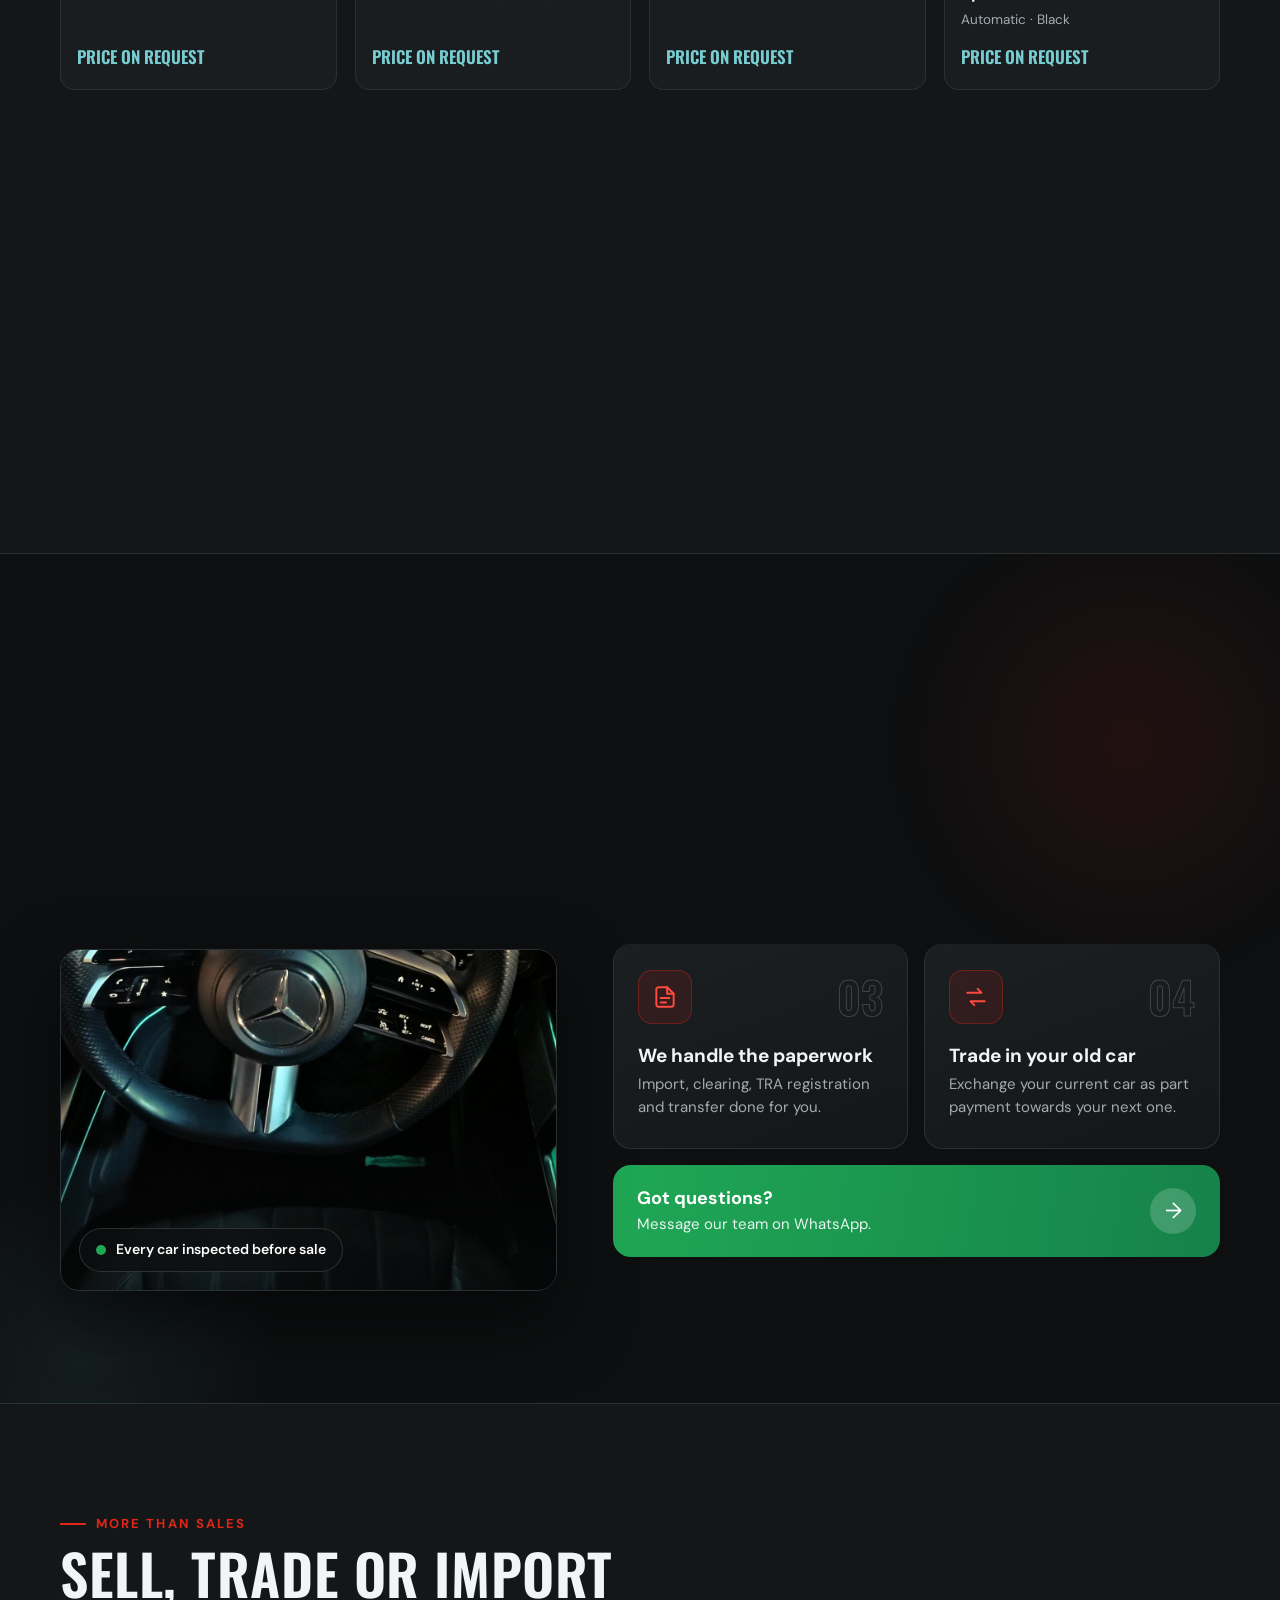
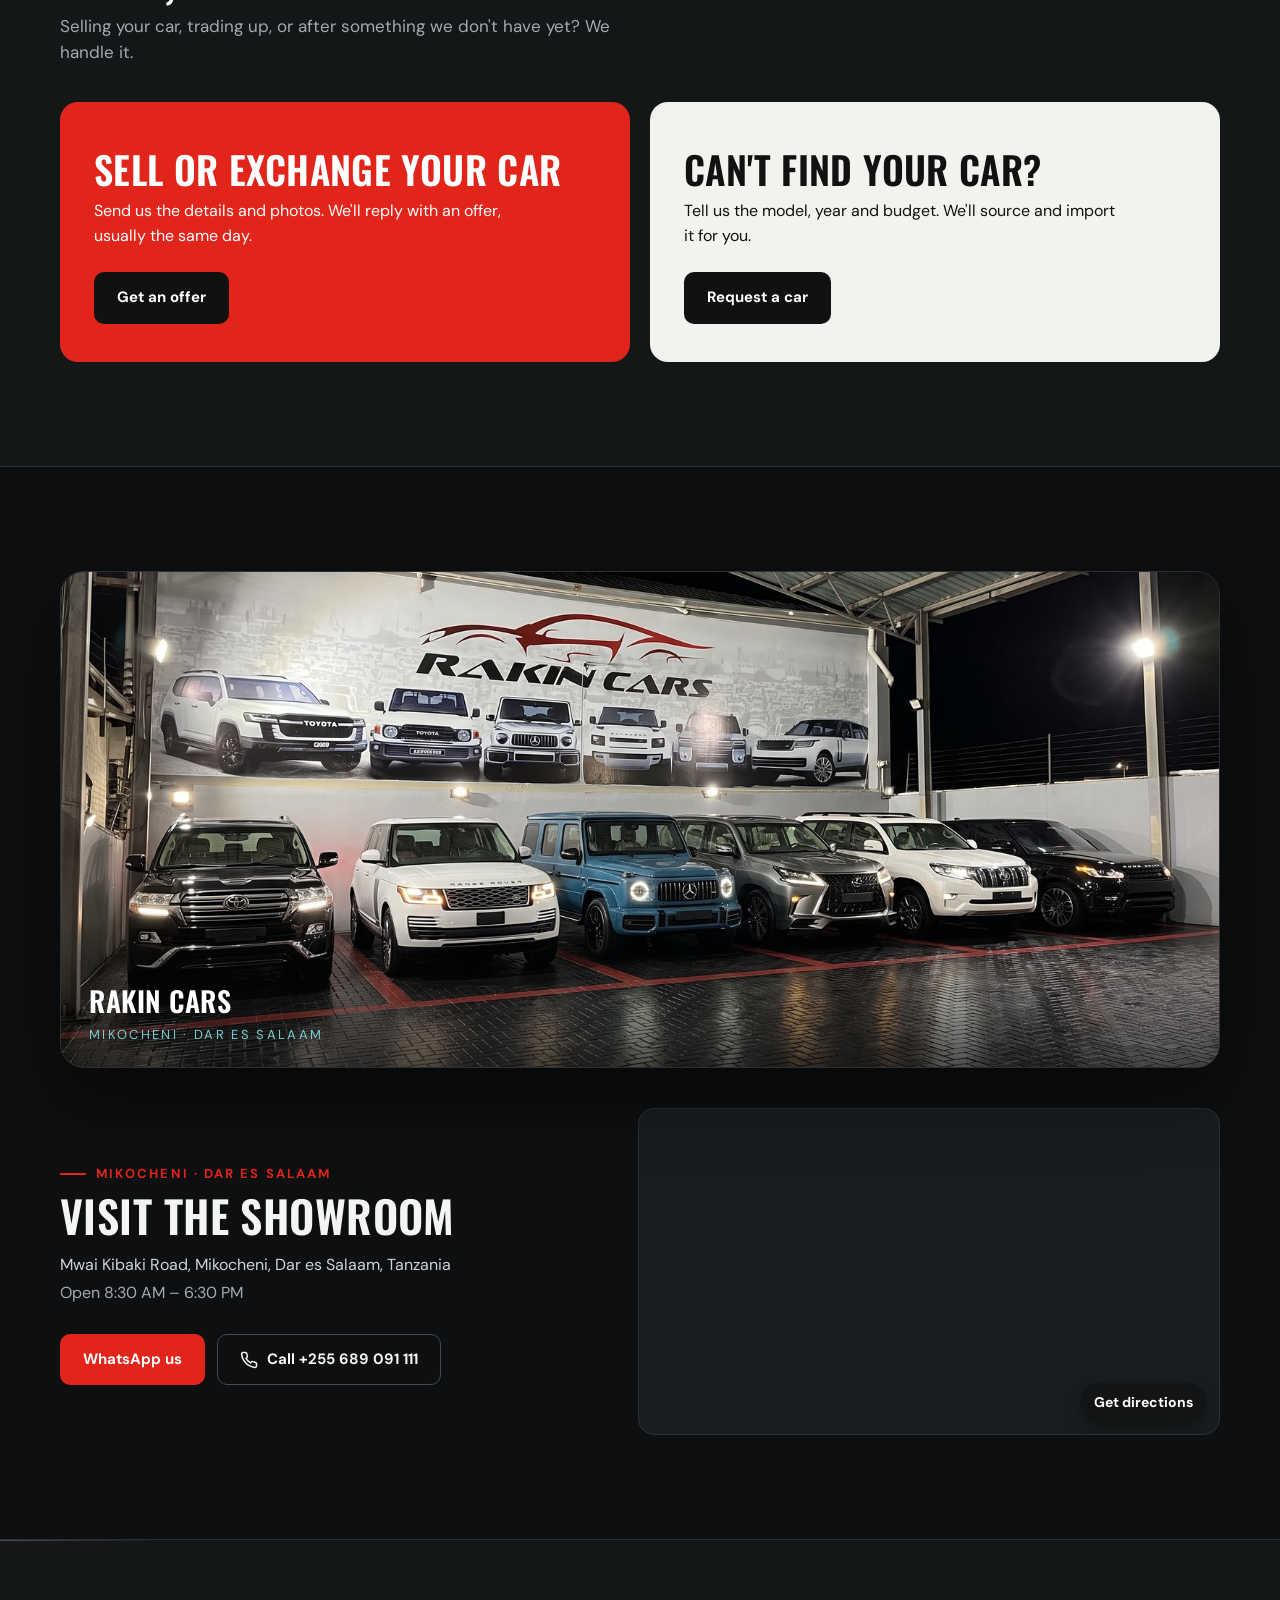
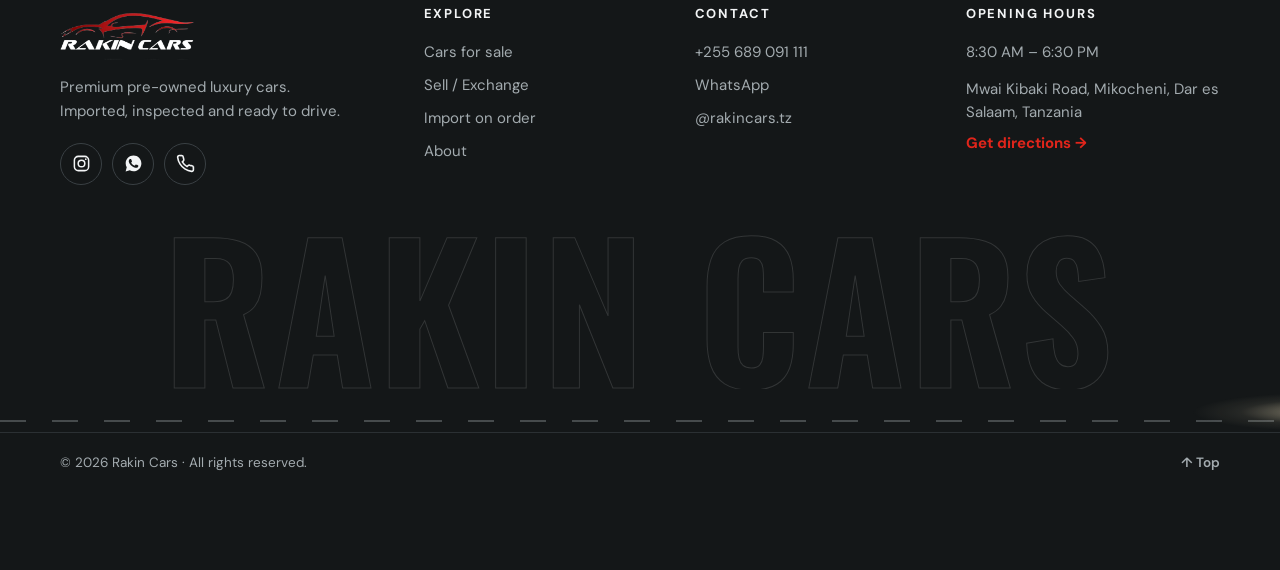
==== commit 75405e2f: "Clean page addresses without .html Co-Authored-By: Claude Opus 5.5 <noreply@anthropic.com> Claude-Se" ====
--- a/index.html
+++ b/index.html
@@ -32,7 +32,7 @@
             <h1 class="hero-in" style="--hd:120ms" data-t="hero_title">Premium pre-owned luxury cars</h1>
             <p class="lead hero-in" style="--hd:260ms" data-t="hero_lead">We import, buy, sell and exchange quality used vehicles. Every car inspected, every price clear.</p>
             <div class="hero-ctas hero-in" style="--hd:380ms">
-              <a class="btn btn-red" href="cars.html" data-t="browse">Browse cars</a>
+              <a class="btn btn-red" href="cars" data-t="browse">Browse cars</a>
               <a class="btn btn-light" id="cta-wa" href="#" target="_blank" rel="noopener" data-t="chat_wa">Chat on WhatsApp</a>
             </div>
           </div>
@@ -44,7 +44,7 @@
           </div>
         </div>
 
-        <form class="search hero-in" style="--hd:520ms" id="search-form" action="cars.html" method="get">
+        <form class="search hero-in" style="--hd:520ms" id="search-form" action="cars" method="get">
           <div><label for="f-make" data-t="f_make">Make</label><select id="f-make" name="make"></select></div>
           <div><label for="f-body" data-t="f_body">Body type</label><select id="f-body" name="body"></select></div>
           <div class="field-price"><label for="f-max" data-t="f_price">Max price (TZS)</label><select id="f-max" name="max"></select></div>
@@ -70,7 +70,7 @@
             <h2 data-t="latest">Latest arrivals</h2>
             <p class="sec-sub" data-t="latest_sub"></p>
           </div>
-          <a class="link-red" href="cars.html" data-t="view_all">View all cars →</a>
+          <a class="link-red" href="cars" data-t="view_all">View all cars →</a>
         </div>
         <div class="cards" id="latest"></div>
       </div>
--- a/assets/css/style.css
+++ b/assets/css/style.css
@@ -1210,3 +1210,20 @@
   color: var(--muted); font-size: 13px; font-weight: 600; letter-spacing: .08em; text-transform: uppercase;
 }
 .no-photo img { width: 46%; max-width: 180px; height: auto; opacity: .85; transform: none !important; }
+
+/* ---- On sale ---- */
+.badge-sale { background: var(--red); overflow: hidden; }
+.badge-sale::after { content: ""; position: absolute; inset: 0; border-radius: inherit;
+  background: linear-gradient(105deg, transparent 30%, rgba(255,255,255,.55) 50%, transparent 70%) -120% 0 / 220% 100% no-repeat;
+  animation: saleShine 3.2s 1s ease-in-out infinite; }
+@keyframes saleShine { 0% { background-position: -120% 0; } 50%, 100% { background-position: 220% 0; } }
+.card-price.on-sale, .buy-box .price.on-sale { color: var(--red); }
+.card-price.on-sale { padding-top: 2px; }
+.was-price { color: var(--muted); font-size: 14px; margin-top: auto; padding-top: 10px; }
+.buy-box .was-price { margin-top: 22px; padding-top: 0; font-size: 16px; }
+.buy-box .was-price + .price { margin-top: 2px; }
+.was-price s { text-decoration-thickness: 1.5px; text-decoration-color: var(--red); }
+.save-note { display: inline-block; margin-top: 8px; padding: 4px 10px; border-radius: 999px; font-size: 13px; font-weight: 700;
+  color: #fff; background: rgba(225, 37, 27, .9); }
+.status-pill .badge-sale { position: relative; }
+.was-price + .card-price { margin-top: 0; }
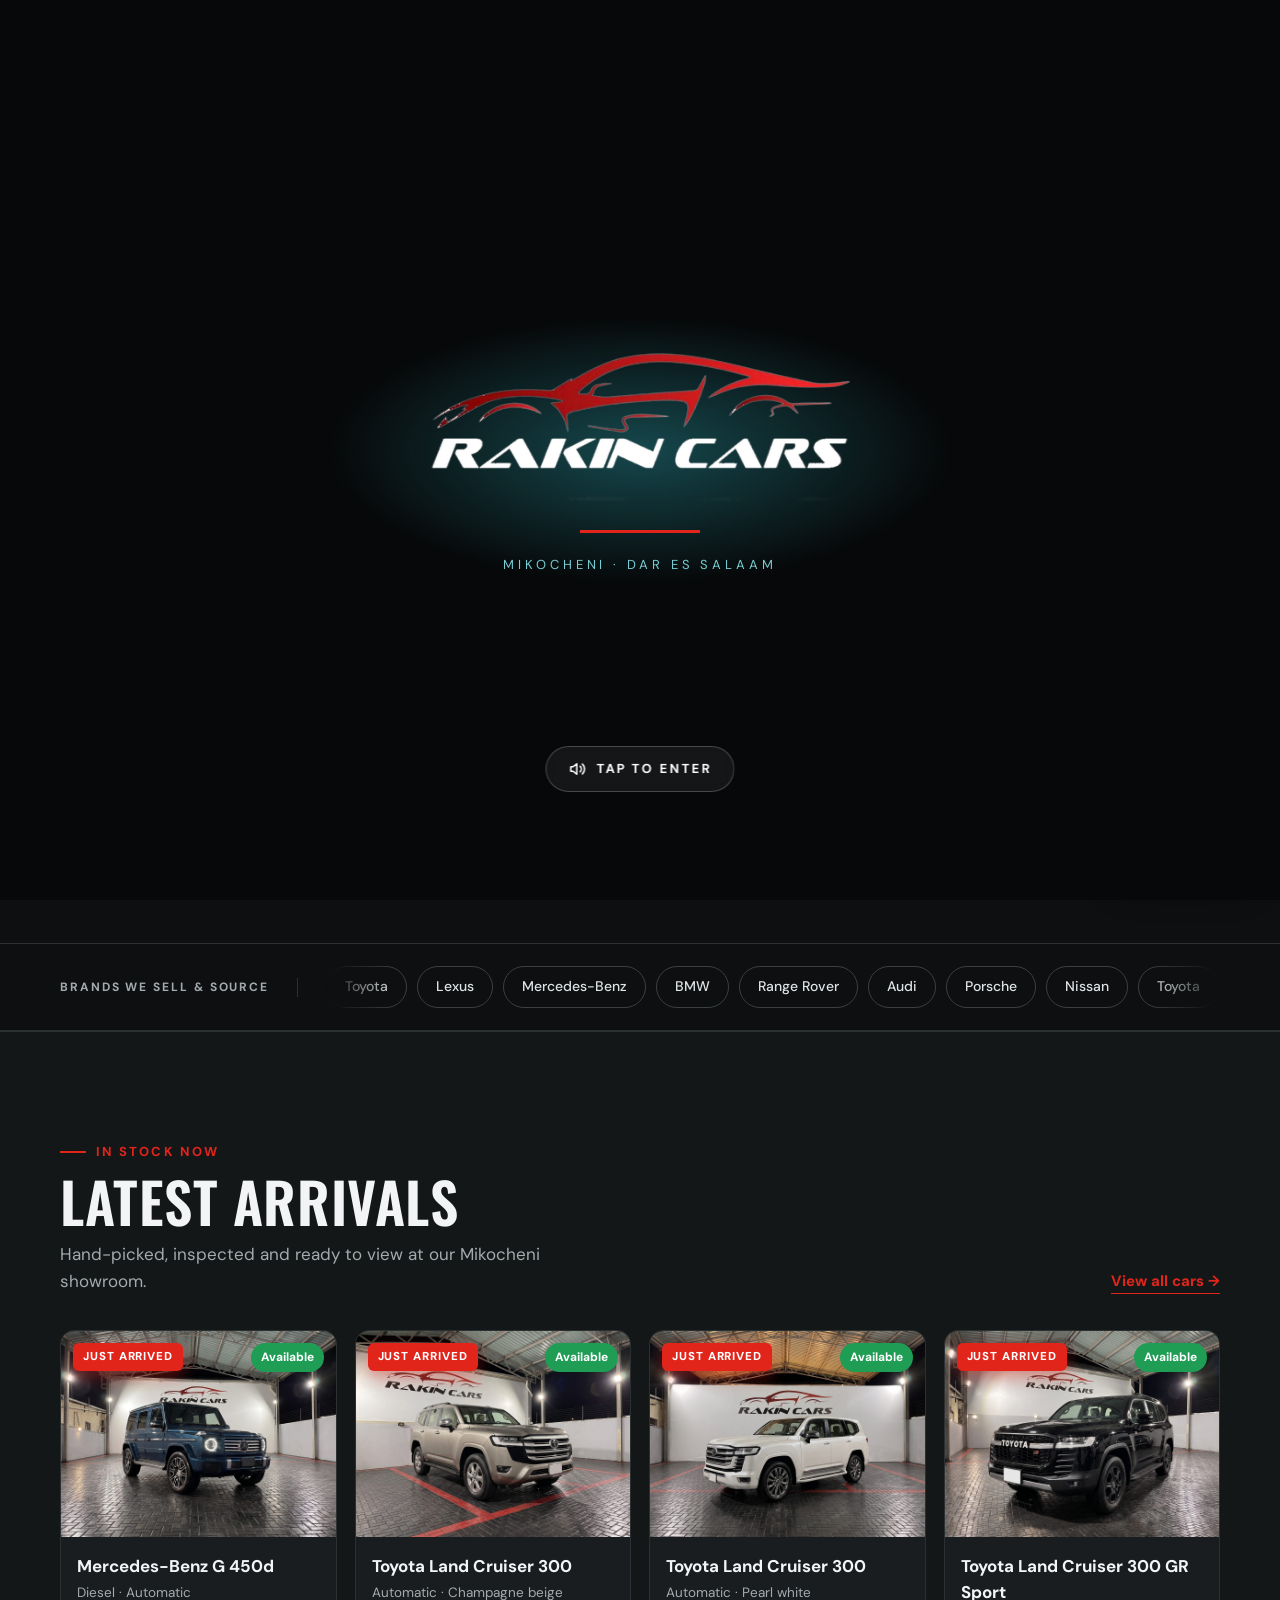
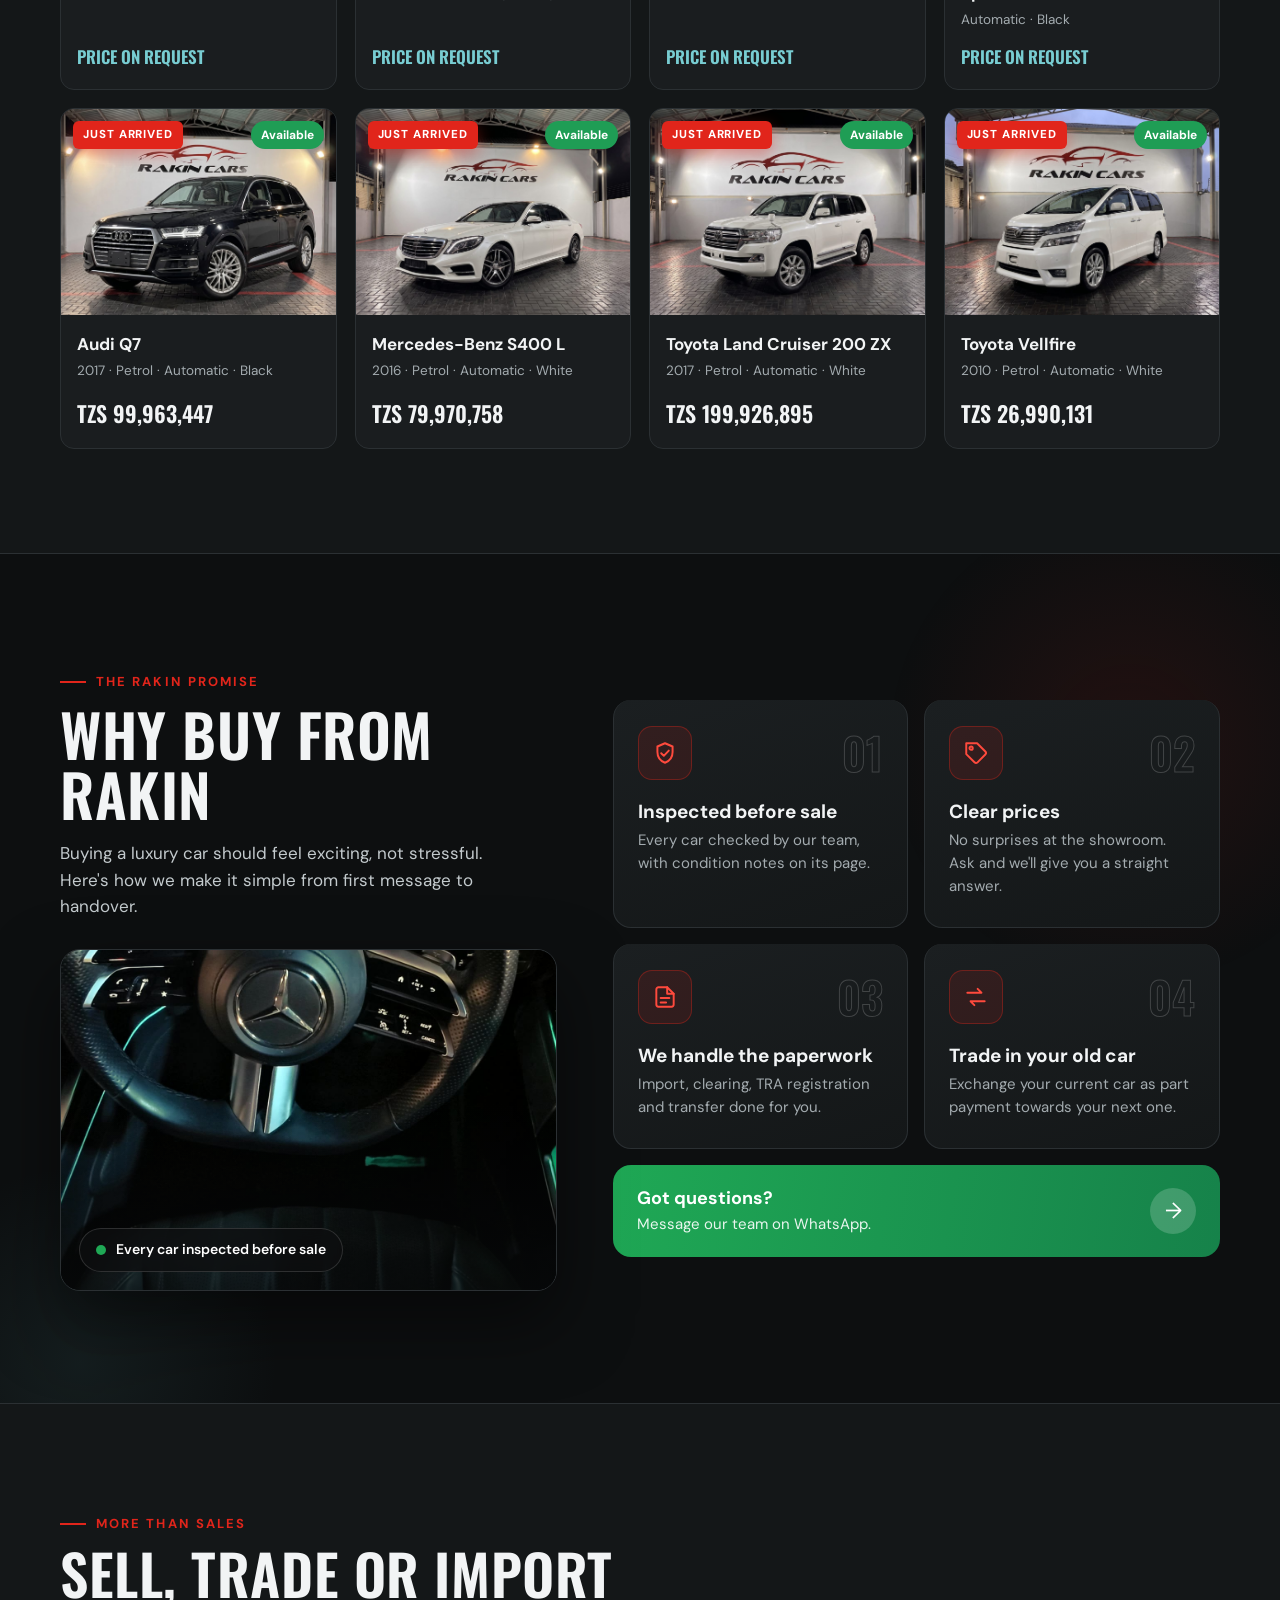
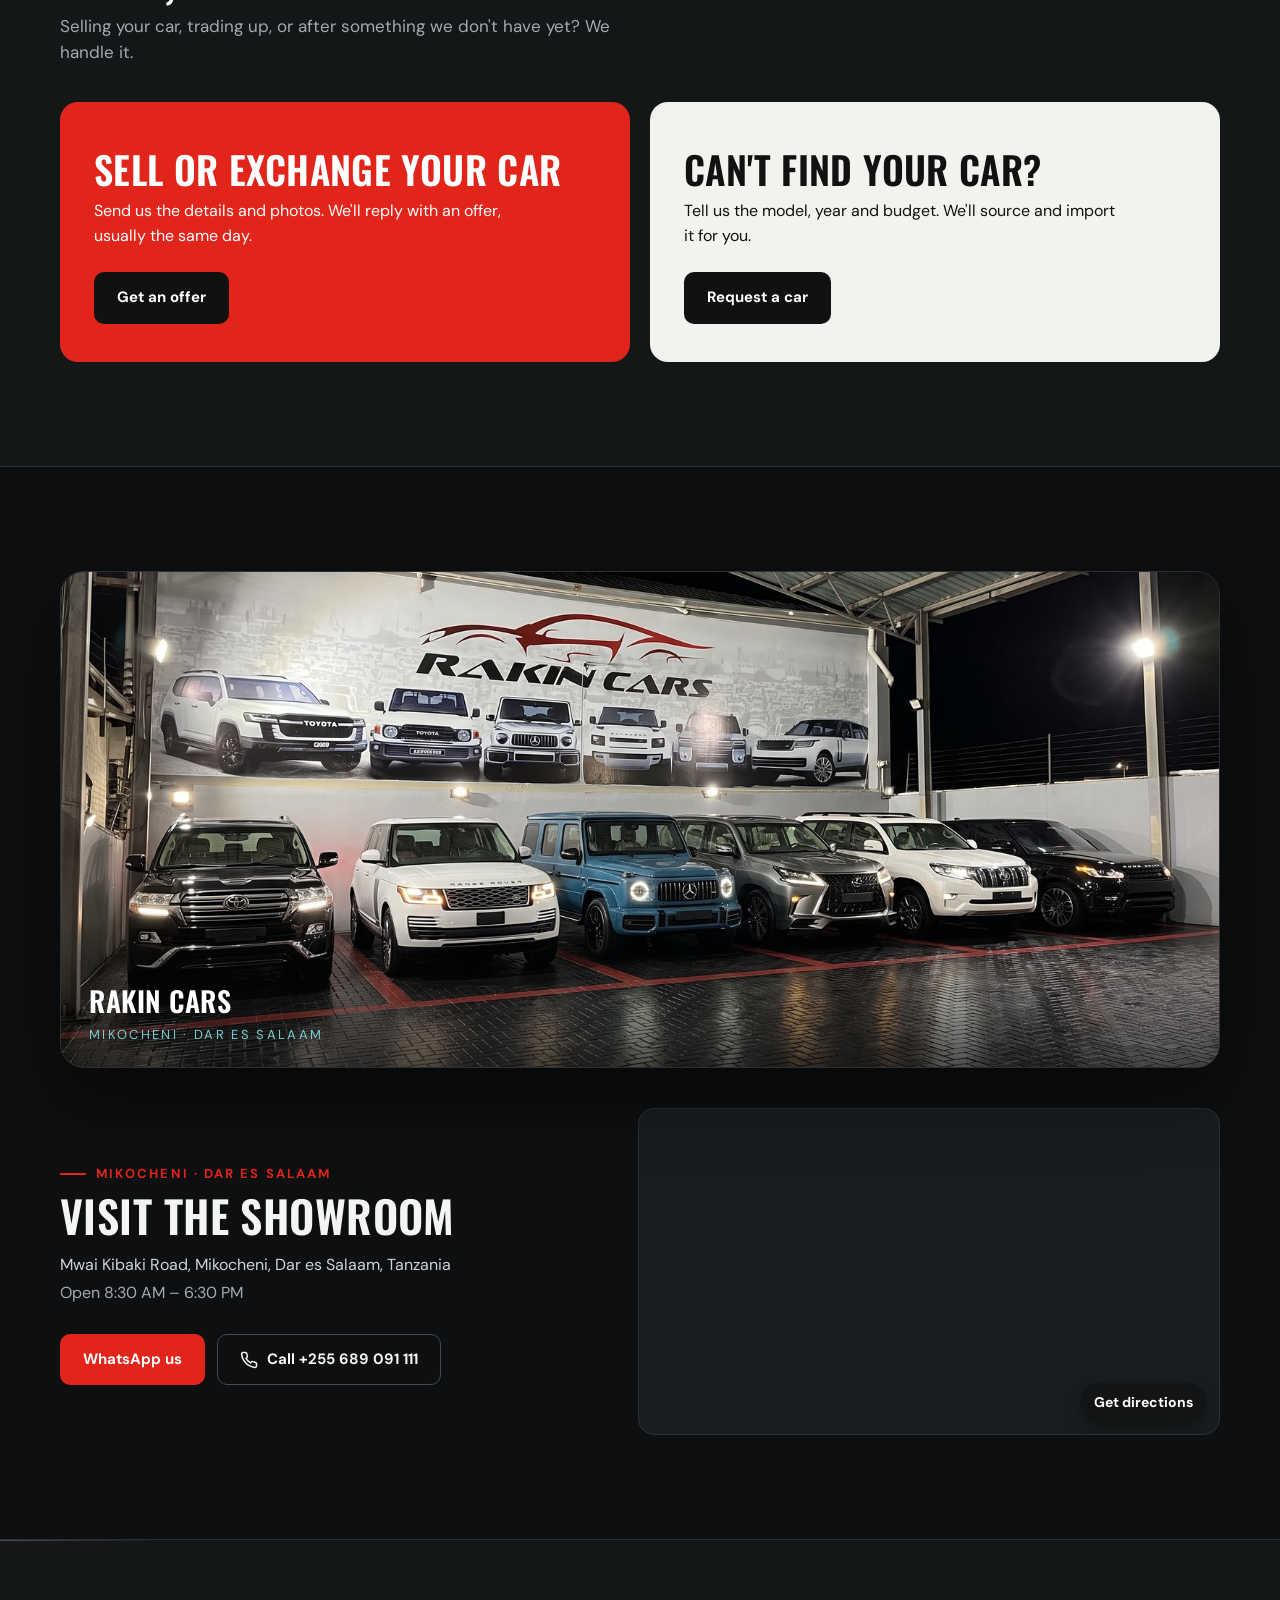
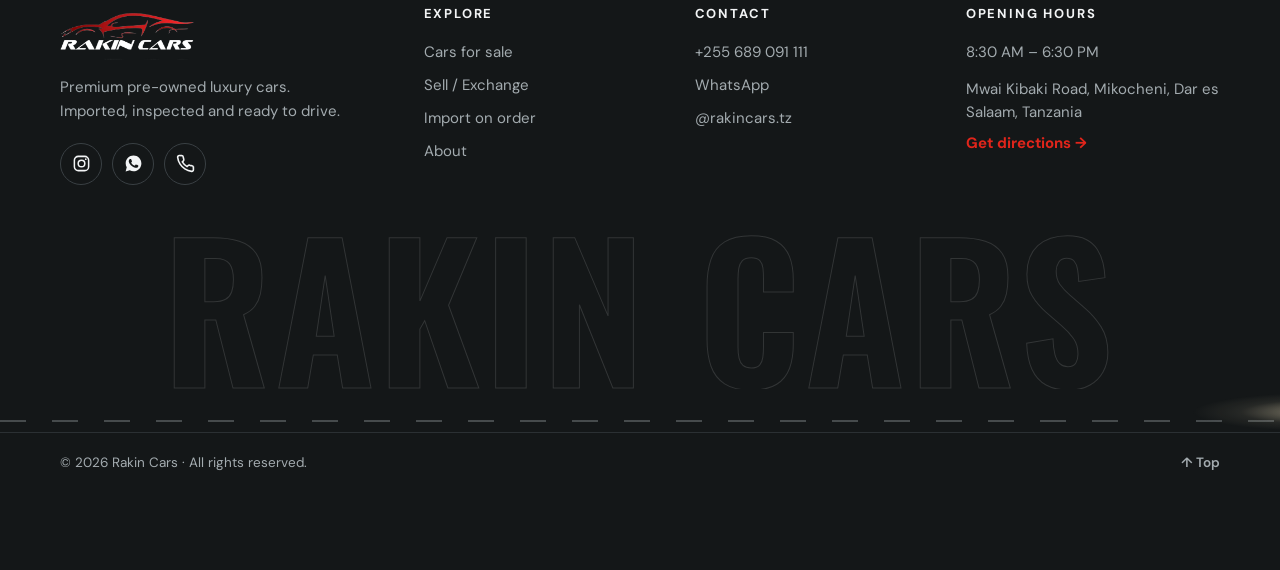
==== commit dc211b3e: "Hide sold cars from the website Co-Authored-By: Claude Opus 5.5 <noreply@anthropic.com> Claude-Sessi" ====
--- a/index.html
+++ b/index.html
@@ -16,8 +16,8 @@
   <link rel="preconnect" href="https://fonts.gstatic.com" crossorigin>
   <link href="https://fonts.googleapis.com/css2?family=DM+Sans:opsz,wght@9..40,400;9..40,500;9..40,700&family=Oswald:wght@500;600&display=swap" rel="stylesheet">
   <script>try{var t=localStorage.getItem("rc_theme");if(t==="light")document.documentElement.setAttribute("data-theme","light");}catch(e){}</script>
-  <link rel="stylesheet" href="assets/css/style.css">
-  <script src="assets/js/gate.js"></script>
+  <link rel="stylesheet" href="assets/css/style.css?v=1794842386">
+  <script src="assets/js/gate.js?v=1794842386"></script>
 </head>
 <body data-page="home">
   <header id="site-header"></header>
@@ -185,8 +185,8 @@
 
   <footer id="site-footer"></footer>
 
-  <script src="assets/js/cars-data.js"></script>
-  <script src="assets/js/sheet.js"></script>
-  <script src="assets/js/app.js"></script>
+  <script src="assets/js/cars-data.js?v=1794842386"></script>
+  <script src="assets/js/sheet.js?v=1794842386"></script>
+  <script src="assets/js/app.js?v=1794842386"></script>
 </body>
 </html>
